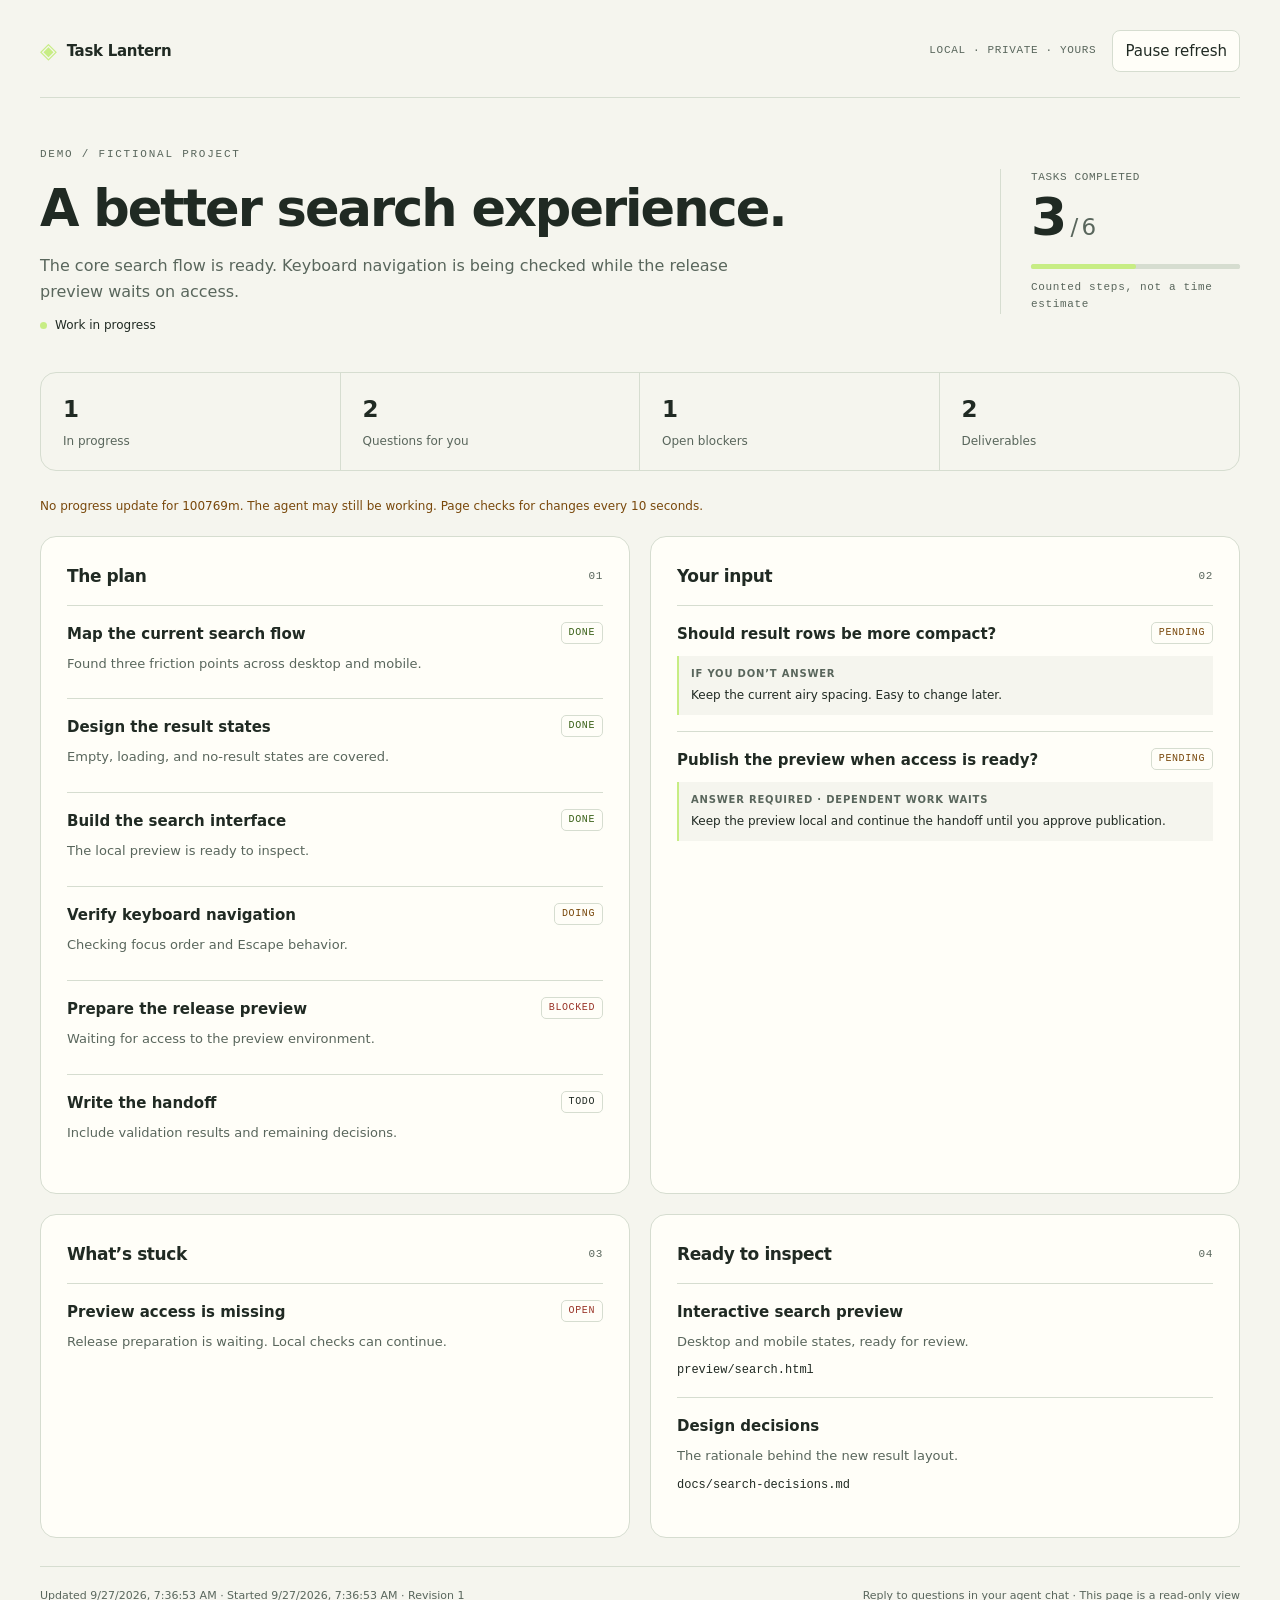
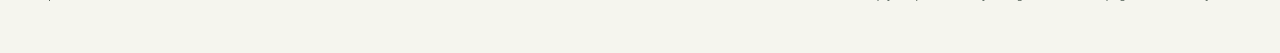
==== examples/demo-light.html @ 05ed86a5 "Initial Task Lantern release" ====
<!doctype html>
<html lang="en">
<head>
<meta charset="utf-8">
<meta name="viewport" content="width=device-width, initial-scale=1">
<meta http-equiv="Content-Security-Policy" content="default-src 'none'; script-src 'unsafe-inline'; style-src 'unsafe-inline'; base-uri 'none'; form-action 'none'">
<title>A better search experience. · Task Lantern</title>
<style>
:root{color-scheme:dark;--bg:#141916;--surface:#1d2420;--fg:#eef2e9;--muted:#a6b3a9;--line:#354039;--accent:#c7ed84;--pad:26px;--radius:16px;--warn:#ffd298;--good:#c7ed84;--bad:#ffb3a7}
*{box-sizing:border-box}body{margin:0;background:var(--bg);color:var(--fg);font:15px/1.6 ui-sans-serif,system-ui,-apple-system,BlinkMacSystemFont,"Segoe UI",sans-serif}body.light{color-scheme:light;--bg:#f5f5ee;--surface:#fffef8;--fg:#202a23;--muted:#59665c;--line:#d6ddd0;--warn:#79480b;--good:#3a6118;--bad:#9a3529}body.dense{--pad:17px;font-size:14px}button{font:inherit;color:var(--fg);background:var(--surface);border:1px solid var(--line);border-radius:8px;padding:8px 12px;cursor:pointer}button:focus-visible{outline:3px solid var(--accent);outline-offset:3px}main{max-width:1280px;margin:auto;padding:30px 40px 48px}.topbar{display:flex;align-items:center;justify-content:space-between;gap:20px;padding-bottom:25px;border-bottom:1px solid var(--line)}.brand{display:flex;align-items:center;gap:10px;font-weight:650;letter-spacing:-.3px}.mark{color:var(--accent);font-size:22px}.top-actions{display:flex;align-items:center;gap:16px}.small,.eyebrow,.badge,.index{font:11px/1.6 ui-monospace,SFMono-Regular,Consolas,monospace;letter-spacing:.06em}.small{color:var(--muted)}.hero{display:grid;grid-template-columns:1fr 240px;gap:48px;padding:48px 0 36px}.eyebrow{color:var(--muted);letter-spacing:.16em}h1{font-size:clamp(30px,4vw,51px);font-weight:550;letter-spacing:-2px;line-height:1.13;max-width:800px;margin:16px 0}p{margin:8px 0;color:var(--muted);overflow-wrap:anywhere}.summary{max-width:700px;font-size:16px}.phase{display:inline-flex;align-items:center;gap:8px;color:var(--fg);font-size:12px}.dot{width:7px;height:7px;border-radius:50%;background:var(--accent)}.progress-card{align-self:center;border-left:1px solid var(--line);padding-left:30px}.progress-value{font-size:52px;line-height:1.2;letter-spacing:-2px;font-weight:450}.progress-value span{font-size:23px;color:var(--muted)}progress{appearance:none;border:none;width:100%;height:5px;background:var(--line);border-radius:5px;margin:15px 0 6px}progress::-webkit-progress-bar{background:var(--line);border-radius:5px}progress::-webkit-progress-value{background:var(--accent);border-radius:5px}progress::-moz-progress-bar{background:var(--accent)}.metrics{display:grid;grid-template-columns:repeat(4,1fr);border:1px solid var(--line);border-radius:var(--radius);margin:0 0 26px;overflow:hidden}.metric{padding:18px 22px;border-right:1px solid var(--line)}.metric:last-child{border:0}.metric b{font-size:23px;font-weight:550;display:block}.metric span{color:var(--muted);font-size:12px}.panels{display:grid;grid-template-columns:1fr 1fr;gap:20px}.panels.brief{grid-template-columns:1fr}.panel{padding:var(--pad);border:1px solid var(--line);border-radius:var(--radius);background:var(--surface);min-width:0}.panel-head{display:flex;justify-content:space-between;align-items:center;gap:12px;margin-bottom:14px}h2{font-size:17px;font-weight:600;letter-spacing:-.4px;margin:0}.index{color:var(--muted)}.row{padding:16px 0;border-top:1px solid var(--line)}.row-top{display:flex;align-items:flex-start;justify-content:space-between;gap:16px}.row-title{font-weight:550;overflow-wrap:anywhere;min-width:0}.row p{font-size:13px}.badge{border:1px solid var(--line);border-radius:5px;padding:2px 7px;white-space:nowrap;flex-shrink:0;text-transform:uppercase;font-size:10px}.done,.resolved,.answered{color:var(--good)}.doing,.pending{color:var(--warn)}.blocked,.open,.required{color:var(--bad)}.default{padding:10px 12px;margin-top:10px;border-left:2px solid var(--accent);background:var(--bg);font-size:12px;overflow-wrap:anywhere}.default strong{display:block;font-size:10px;text-transform:uppercase;letter-spacing:.08em;color:var(--muted);margin-bottom:4px}.path{font:12px/1.7 ui-monospace,SFMono-Regular,Consolas,monospace;overflow-wrap:anywhere;color:var(--fg)}.empty{font-size:13px;padding:14px 0;color:var(--muted)}footer{display:flex;justify-content:space-between;gap:20px;flex-wrap:wrap;margin-top:28px;padding-top:20px;border-top:1px solid var(--line);font-size:11px;color:var(--muted)}#freshness{margin-bottom:20px;font-size:12px;color:var(--muted)}#freshness.stale{color:var(--warn)}noscript{display:block;padding:20px;color:var(--warn)}
@media(max-width:760px){main{padding:20px}.hero{grid-template-columns:1fr;gap:24px;padding:32px 0}.progress-card{border:0;padding:0}.progress-value{font-size:38px}.panels{grid-template-columns:1fr}.metrics{grid-template-columns:repeat(2,1fr)}.metric:nth-child(2){border-right:0}.metric:nth-child(-n+2){border-bottom:1px solid var(--line)}.top-actions .small{display:none}h1{letter-spacing:-1px}.row-top{flex-wrap:wrap;gap:8px}}
@media(prefers-reduced-motion:reduce){*{scroll-behavior:auto!important}}
@media print{button{display:none}.panels{display:block}.panel{break-inside:avoid;margin-bottom:15px}main{padding:0}}

</style>
</head>
<body>
<noscript>Enable JavaScript to view this offline dashboard. The original data is in state.json beside this file.</noscript>
<main>
  <header class="topbar"><div class="brand"><span class="mark" aria-hidden="true">◈</span> Task Lantern</div><div class="top-actions"><span class="small">LOCAL · PRIVATE · YOURS</span><button id="refresh" type="button" aria-pressed="false">Pause refresh</button></div></header>
  <section class="hero" aria-label="Task overview"><div><div class="eyebrow" id="eyebrow"></div><h1 id="title"></h1><p class="summary" id="summary"></p><div class="phase"><span class="dot" aria-hidden="true"></span><span id="phase"></span></div></div><div class="progress-card"><div class="small">TASKS COMPLETED</div><div class="progress-value" id="completion"></div><progress id="progress" aria-label="Tasks completed"></progress><div class="small" id="progress-note"></div></div></section>
  <div class="metrics" id="metrics"></div>
  <div id="freshness" role="status"></div>
  <div class="panels" id="panels"></div>
  <footer><span id="updated"></span><span>Reply to questions in your agent chat · This page is a read-only view</span></footer>
</main>
<script id="state" type="application/json">{"version": 1, "run": "20260927-073653-86ef0066", "revision": 1, "started_at": "2026-09-27T07:36:53+00:00", "updated_at": "2026-09-27T07:36:53+00:00", "style": {"theme": "light", "density": "airy", "accent": "#c7ed84"}, "snapshot": {"title": "A better search experience.", "summary": "The core search flow is ready. Keyboard navigation is being checked while the release preview waits on access.", "phase": "active", "tasks": [{"id": "audit", "title": "Map the current search flow", "status": "done", "detail": "Found three friction points across desktop and mobile."}, {"id": "design", "title": "Design the result states", "status": "done", "detail": "Empty, loading, and no-result states are covered."}, {"id": "build", "title": "Build the search interface", "status": "done", "detail": "The local preview is ready to inspect."}, {"id": "keyboard", "title": "Verify keyboard navigation", "status": "doing", "detail": "Checking focus order and Escape behavior."}, {"id": "release", "title": "Prepare the release preview", "status": "blocked", "detail": "Waiting for access to the preview environment."}, {"id": "handoff", "title": "Write the handoff", "status": "todo", "detail": "Include validation results and remaining decisions."}], "questions": [{"id": "density", "question": "Should result rows be more compact?", "status": "pending", "requires_answer": false, "default": "Keep the current airy spacing. Easy to change later.", "answer": ""}, {"id": "publish", "question": "Publish the preview when access is ready?", "status": "pending", "requires_answer": true, "default": "Keep the preview local and continue the handoff until you approve publication.", "answer": ""}], "blockers": [{"id": "access", "title": "Preview access is missing", "status": "open", "detail": "Release preparation is waiting. Local checks can continue."}], "deliverables": [{"id": "preview", "title": "Interactive search preview", "path": "preview/search.html", "detail": "Desktop and mobile states, ready for review."}, {"id": "notes", "title": "Design decisions", "path": "docs/search-decisions.md", "detail": "The rationale behind the new result layout."}]}, "presentation": {"eyebrow": "DEMO / FICTIONAL PROJECT", "order": ["tasks", "questions", "blockers", "deliverables"], "layout": "board"}}</script>
<script>
'use strict';
const state = JSON.parse(document.getElementById('state').textContent);
const data = state.snapshot;
const $ = id => document.getElementById(id);
const node = (tag, content, cls) => {const el=document.createElement(tag);if(content!==undefined)el.textContent=content;if(cls)el.className=cls;return el;};
document.body.classList.add(state.style.theme,state.style.density);
document.documentElement.style.setProperty('--accent',state.style.accent);
$('title').textContent=data.title;
$('summary').textContent=data.summary;
$('eyebrow').textContent=state.presentation.eyebrow;
$('phase').textContent={active:'Work in progress',blocked:'Waiting on a blocker',paused:'Work paused',complete:'Work complete'}[data.phase];
const done=data.tasks.filter(t=>t.status==='done').length;
const skipped=data.tasks.filter(t=>t.status==='skipped').length;
$('completion').append(node('strong',String(done)),node('span',' / '+data.tasks.length));
$('progress').max=Math.max(1,data.tasks.length);$('progress').value=done;
$('progress-note').textContent=skipped ? skipped+' skipped · counts, not a time estimate' : 'Counted steps, not a time estimate';
const pending=data.questions.filter(q=>q.status==='pending').length;
const blocked=data.blockers.filter(b=>b.status==='open').length;
for(const [number,label] of [[data.tasks.filter(t=>t.status==='doing').length,'In progress'],[pending,'Questions for you'],[blocked,'Open blockers'],[data.deliverables.length,'Deliverables']]){const el=node('div',undefined,'metric');el.append(node('b',String(number)),node('span',label));$('metrics').append(el);}
const labels={tasks:'The plan',questions:'Your input',blockers:'What’s stuck',deliverables:'Ready to inspect'};
const empty={tasks:'The agent has not recorded a plan yet.',questions:'No questions waiting on you.',blockers:'No blockers reported.',deliverables:'Deliverables will appear here as they are ready.'};
$('panels').classList.add(state.presentation.layout);
for(const [index,key] of state.presentation.order.entries()){
  const panel=node('section',undefined,'panel');panel.id=key;panel.setAttribute('aria-labelledby',key+'-title');
  const head=node('div',undefined,'panel-head');const heading=node('h2',labels[key]);heading.id=key+'-title';head.append(heading,node('span',String(index+1).padStart(2,'0'),'index'));panel.append(head);
  if(!data[key].length)panel.append(node('p',empty[key],'empty'));
  for(const item of data[key]){
    const row=node('article',undefined,'row'),top=node('div',undefined,'row-top');
    top.append(node('div',item.title||item.question,'row-title'));
    if(item.status)top.append(node('span',item.status,'badge '+item.status));
    row.append(top);
    if(item.detail)row.append(node('p',item.detail));
    if(key==='questions'){
      const box=node('div',undefined,'default');
      if(item.status==='answered'){box.append(node('strong','Your answer'),node('span',item.answer));}
      else{box.append(node('strong',item.requires_answer?'Answer required · dependent work waits':item.status==='defaulted'?'Default applied':'If you don’t answer'),node('span',item.default));}
      row.append(box);
    }
    if(key==='deliverables')row.append(node('div',item.path,'path'));
    panel.append(row);
  }
  $('panels').append(panel);
}
const updated=new Date(state.updated_at),started=new Date(state.started_at);
$('updated').textContent='Updated '+updated.toLocaleString()+' · Started '+started.toLocaleString()+' · Revision '+state.revision;
let paused=false;
try{paused=sessionStorage.getItem('lantern-paused:'+state.run)==='true';}catch{}
const terminal=['complete','paused'].includes(data.phase);
function refreshLabel(){const button=$('refresh');button.textContent=terminal?'Refresh now':paused?'Resume refresh':'Pause refresh';button.setAttribute('aria-pressed',String(paused));}
$('refresh').addEventListener('click',()=>{if(terminal){location.reload();return;}paused=!paused;try{sessionStorage.setItem('lantern-paused:'+state.run,String(paused));}catch{}refreshLabel();freshness();});
function freshness(){const seconds=Math.max(0,Math.floor((Date.now()-updated.getTime())/1000));const age=seconds<60?seconds+'s':Math.floor(seconds/60)+'m';const stale=seconds>120&&!terminal;$('freshness').classList.toggle('stale',stale);$('freshness').textContent=(stale?'No progress update for '+age+'. The agent may still be working.':'Last progress update '+age+' ago.')+(terminal?' Automatic refresh stopped.':paused?' Refresh paused.':' Page checks for changes every 10 seconds.');}
refreshLabel();freshness();setInterval(freshness,1000);
setInterval(()=>{if(!paused&&!terminal)location.reload();},10000);
</script>
</body>
</html>
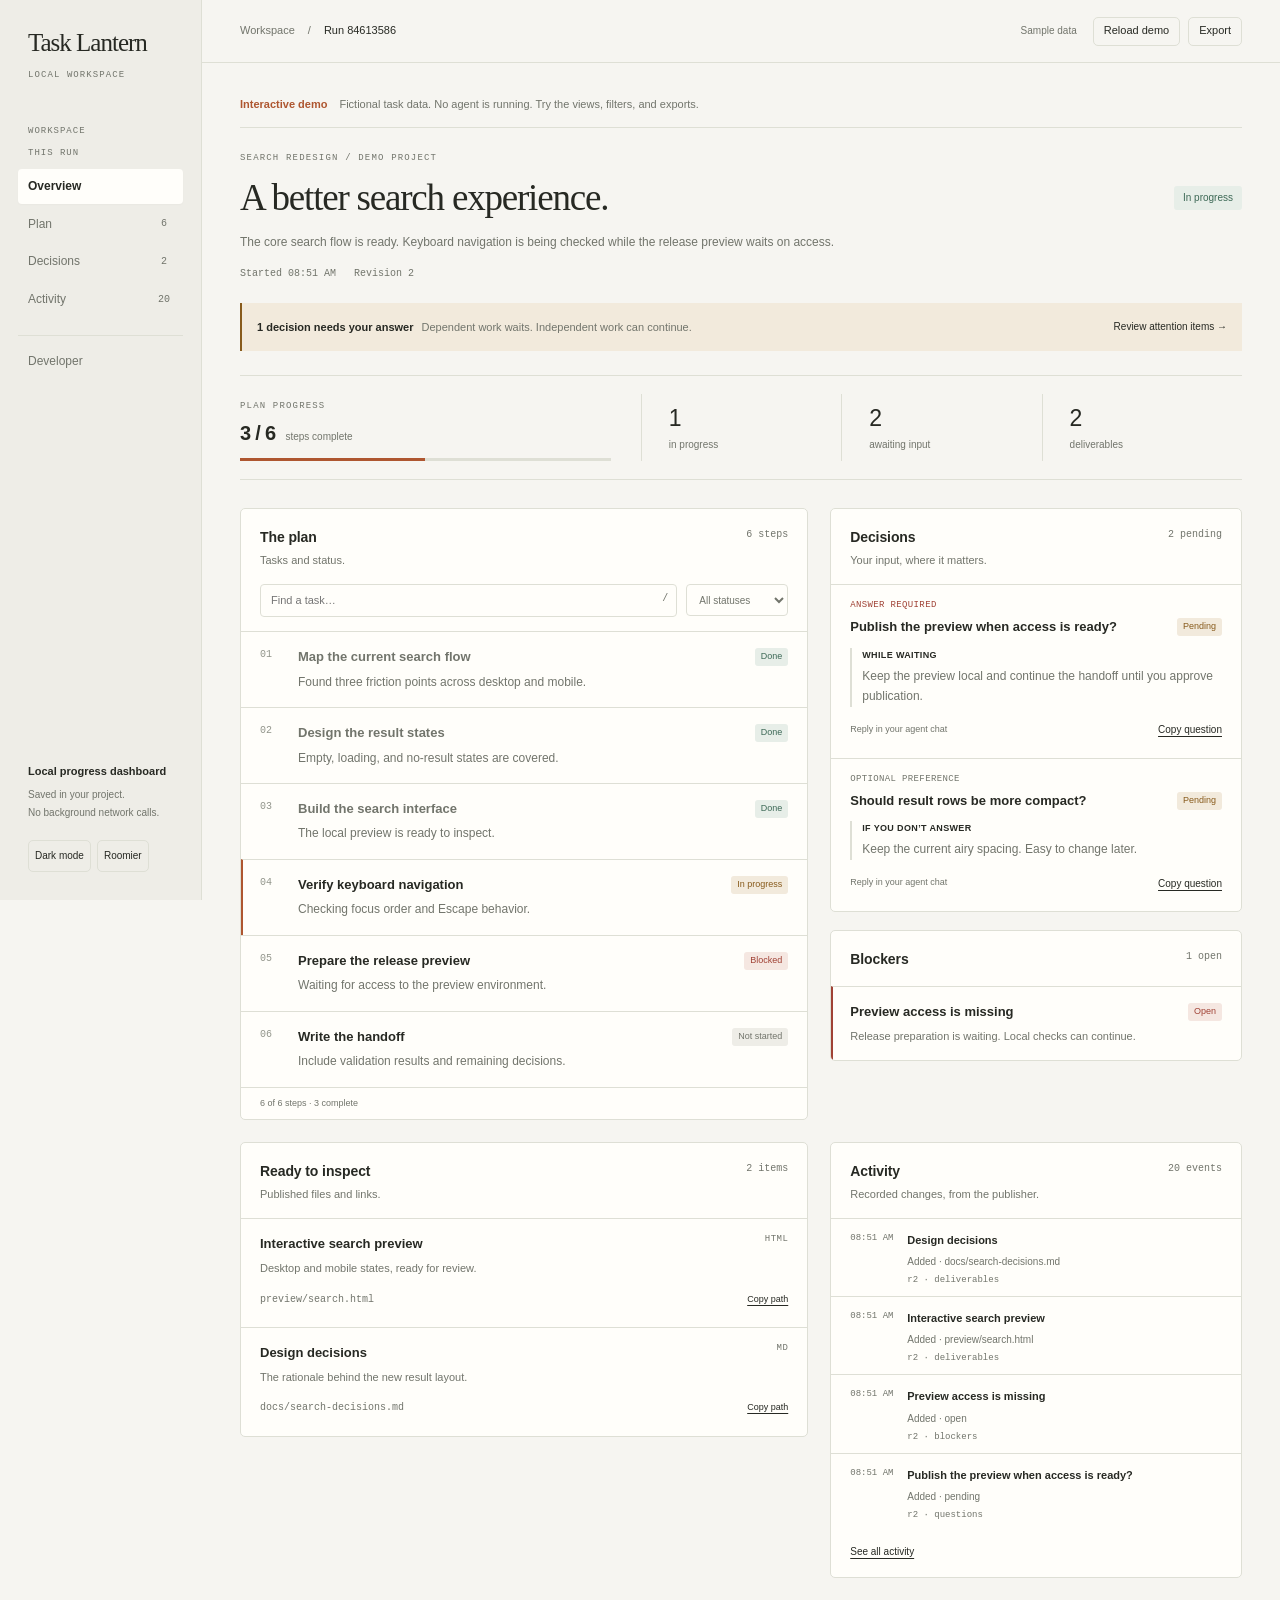
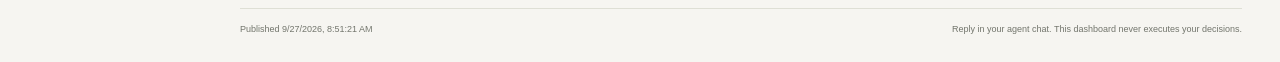
==== commit c4d6b33d: "Polish branding, demo onboarding, and install verification" ====
--- a/examples/demo-light.html
+++ b/examples/demo-light.html
@@ -1,84 +1,2270 @@
 <!doctype html>
 <html lang="en">
-<head>
-<meta charset="utf-8">
-<meta name="viewport" content="width=device-width, initial-scale=1">
-<meta http-equiv="Content-Security-Policy" content="default-src 'none'; script-src 'unsafe-inline'; style-src 'unsafe-inline'; base-uri 'none'; form-action 'none'">
-<title>A better search experience. · Task Lantern</title>
-<style>
-:root{color-scheme:dark;--bg:#141916;--surface:#1d2420;--fg:#eef2e9;--muted:#a6b3a9;--line:#354039;--accent:#c7ed84;--pad:26px;--radius:16px;--warn:#ffd298;--good:#c7ed84;--bad:#ffb3a7}
-*{box-sizing:border-box}body{margin:0;background:var(--bg);color:var(--fg);font:15px/1.6 ui-sans-serif,system-ui,-apple-system,BlinkMacSystemFont,"Segoe UI",sans-serif}body.light{color-scheme:light;--bg:#f5f5ee;--surface:#fffef8;--fg:#202a23;--muted:#59665c;--line:#d6ddd0;--warn:#79480b;--good:#3a6118;--bad:#9a3529}body.dense{--pad:17px;font-size:14px}button{font:inherit;color:var(--fg);background:var(--surface);border:1px solid var(--line);border-radius:8px;padding:8px 12px;cursor:pointer}button:focus-visible{outline:3px solid var(--accent);outline-offset:3px}main{max-width:1280px;margin:auto;padding:30px 40px 48px}.topbar{display:flex;align-items:center;justify-content:space-between;gap:20px;padding-bottom:25px;border-bottom:1px solid var(--line)}.brand{display:flex;align-items:center;gap:10px;font-weight:650;letter-spacing:-.3px}.mark{color:var(--accent);font-size:22px}.top-actions{display:flex;align-items:center;gap:16px}.small,.eyebrow,.badge,.index{font:11px/1.6 ui-monospace,SFMono-Regular,Consolas,monospace;letter-spacing:.06em}.small{color:var(--muted)}.hero{display:grid;grid-template-columns:1fr 240px;gap:48px;padding:48px 0 36px}.eyebrow{color:var(--muted);letter-spacing:.16em}h1{font-size:clamp(30px,4vw,51px);font-weight:550;letter-spacing:-2px;line-height:1.13;max-width:800px;margin:16px 0}p{margin:8px 0;color:var(--muted);overflow-wrap:anywhere}.summary{max-width:700px;font-size:16px}.phase{display:inline-flex;align-items:center;gap:8px;color:var(--fg);font-size:12px}.dot{width:7px;height:7px;border-radius:50%;background:var(--accent)}.progress-card{align-self:center;border-left:1px solid var(--line);padding-left:30px}.progress-value{font-size:52px;line-height:1.2;letter-spacing:-2px;font-weight:450}.progress-value span{font-size:23px;color:var(--muted)}progress{appearance:none;border:none;width:100%;height:5px;background:var(--line);border-radius:5px;margin:15px 0 6px}progress::-webkit-progress-bar{background:var(--line);border-radius:5px}progress::-webkit-progress-value{background:var(--accent);border-radius:5px}progress::-moz-progress-bar{background:var(--accent)}.metrics{display:grid;grid-template-columns:repeat(4,1fr);border:1px solid var(--line);border-radius:var(--radius);margin:0 0 26px;overflow:hidden}.metric{padding:18px 22px;border-right:1px solid var(--line)}.metric:last-child{border:0}.metric b{font-size:23px;font-weight:550;display:block}.metric span{color:var(--muted);font-size:12px}.panels{display:grid;grid-template-columns:1fr 1fr;gap:20px}.panels.brief{grid-template-columns:1fr}.panel{padding:var(--pad);border:1px solid var(--line);border-radius:var(--radius);background:var(--surface);min-width:0}.panel-head{display:flex;justify-content:space-between;align-items:center;gap:12px;margin-bottom:14px}h2{font-size:17px;font-weight:600;letter-spacing:-.4px;margin:0}.index{color:var(--muted)}.row{padding:16px 0;border-top:1px solid var(--line)}.row-top{display:flex;align-items:flex-start;justify-content:space-between;gap:16px}.row-title{font-weight:550;overflow-wrap:anywhere;min-width:0}.row p{font-size:13px}.badge{border:1px solid var(--line);border-radius:5px;padding:2px 7px;white-space:nowrap;flex-shrink:0;text-transform:uppercase;font-size:10px}.done,.resolved,.answered{color:var(--good)}.doing,.pending{color:var(--warn)}.blocked,.open,.required{color:var(--bad)}.default{padding:10px 12px;margin-top:10px;border-left:2px solid var(--accent);background:var(--bg);font-size:12px;overflow-wrap:anywhere}.default strong{display:block;font-size:10px;text-transform:uppercase;letter-spacing:.08em;color:var(--muted);margin-bottom:4px}.path{font:12px/1.7 ui-monospace,SFMono-Regular,Consolas,monospace;overflow-wrap:anywhere;color:var(--fg)}.empty{font-size:13px;padding:14px 0;color:var(--muted)}footer{display:flex;justify-content:space-between;gap:20px;flex-wrap:wrap;margin-top:28px;padding-top:20px;border-top:1px solid var(--line);font-size:11px;color:var(--muted)}#freshness{margin-bottom:20px;font-size:12px;color:var(--muted)}#freshness.stale{color:var(--warn)}noscript{display:block;padding:20px;color:var(--warn)}
-@media(max-width:760px){main{padding:20px}.hero{grid-template-columns:1fr;gap:24px;padding:32px 0}.progress-card{border:0;padding:0}.progress-value{font-size:38px}.panels{grid-template-columns:1fr}.metrics{grid-template-columns:repeat(2,1fr)}.metric:nth-child(2){border-right:0}.metric:nth-child(-n+2){border-bottom:1px solid var(--line)}.top-actions .small{display:none}h1{letter-spacing:-1px}.row-top{flex-wrap:wrap;gap:8px}}
-@media(prefers-reduced-motion:reduce){*{scroll-behavior:auto!important}}
-@media print{button{display:none}.panels{display:block}.panel{break-inside:avoid;margin-bottom:15px}main{padding:0}}
+  <head>
+    <meta charset="utf-8" />
+    <meta name="viewport" content="width=device-width, initial-scale=1" />
+    <meta
+      http-equiv="Content-Security-Policy"
+      content="default-src 'none'; script-src 'unsafe-inline'; style-src 'unsafe-inline'; base-uri 'none'; form-action 'none'"
+    />
+    <title>A better search experience. · Task Lantern</title>
+    <style>
+      :root {
+  color-scheme: light;
+  --bg: #f6f5f1;
+  --surface: #fffefa;
+  --sidebar: #eeede7;
+  --text: #272923;
+  --muted: #72756c;
+  --faint: #92958b;
+  --line: #dedfd5;
+  --accent: #ae5630;
+  --accent-bg: #eee0d7;
+  --green: #3d6956;
+  --green-bg: #e7eee8;
+  --amber: #885b1c;
+  --amber-bg: #f2eadc;
+  --red: #a04235;
+  --red-bg: #f5e7e1;
+  --code: #eeeee8;
+  --row: 15px;
+  --radius: 5px;
+}
+* {
+  box-sizing: border-box;
+}
+body {
+  margin: 0;
+  background: var(--bg);
+  color: var(--text);
+  font:
+    13px/1.55 -apple-system,
+    BlinkMacSystemFont,
+    "Segoe UI",
+    sans-serif;
+  -webkit-font-smoothing: antialiased;
+}
+body.dark {
+  color-scheme: dark;
+  --bg: #1c1e1b;
+  --surface: #232620;
+  --sidebar: #171a16;
+  --text: #e8eadf;
+  --muted: #a4a99b;
+  --faint: #858d7b;
+  --line: #383e31;
+  --accent-bg: #3b3026;
+  --green: #a7c2aa;
+  --green-bg: #29372b;
+  --amber: #dabc83;
+  --amber-bg: #393324;
+  --red: #dcaa99;
+  --red-bg: #3c2e28;
+  --code: #1b2019;
+}
+body.airy {
+  --row: 22px;
+}
+button,
+input,
+select,
+textarea {
+  font: inherit;
+}
+button,
+a,
+input,
+select,
+textarea {
+  -webkit-tap-highlight-color: transparent;
+}
+button {
+  color: var(--text);
+  border: 1px solid var(--line);
+  border-radius: var(--radius);
+  background: transparent;
+  padding: 6px 11px;
+  cursor: pointer;
+}
+button:hover {
+  background: var(--sidebar);
+}
+button:focus-visible,
+a:focus-visible,
+input:focus-visible,
+select:focus-visible,
+textarea:focus-visible,
+pre:focus-visible {
+  outline: 2px solid var(--accent);
+  outline-offset: 3px;
+}
+a {
+  color: inherit;
+  text-underline-offset: 3px;
+}
+button,
+select {
+  min-height: 32px;
+}
+p {
+  margin: 0;
+  color: var(--muted);
+}
+[hidden] {
+  display: none !important;
+}
+h1,
+h2,
+h3 {
+  margin: 0;
+}
+h2 {
+  font-size: 14px;
+  font-weight: 650;
+  letter-spacing: -0.1px;
+}
+h3 {
+  font-size: 13px;
+  font-weight: 600;
+}
+pre,
+code,
+kbd,
+.mono,
+.overline,
+.eyebrow,
+.count-label,
+.side-label {
+  font-family: ui-monospace, SFMono-Regular, Consolas, monospace;
+}
+pre {
+  margin: 0;
+  font-size: 11px;
+  line-height: 1.8;
+  white-space: pre-wrap;
+  overflow-wrap: anywhere;
+  color: var(--text);
+}
+.shell {
+  display: grid;
+  grid-template-columns: 202px minmax(0, 1fr);
+  min-height: 100vh;
+}
+.sidebar {
+  background: var(--sidebar);
+  border-right: 1px solid var(--line);
+  padding: 28px 18px;
+  position: sticky;
+  top: 0;
+  height: 100vh;
+  display: flex;
+  flex-direction: column;
+}
+.brand {
+  font:
+    25px/1.2 Georgia,
+    "Times New Roman",
+    serif;
+  letter-spacing: -1px;
+  margin-bottom: 42px;
+  padding-left: 10px;
+}
+.brand span {
+  display: block;
+  font:
+    9px/1.8 ui-monospace,
+    monospace;
+  letter-spacing: 0.12em;
+  color: var(--muted);
+  margin-top: 9px;
+}
+.side-label {
+  font-size: 9px;
+  letter-spacing: 0.11em;
+  color: var(--muted);
+  padding-left: 10px;
+  margin: 0 0 8px;
+}
+.all-runs {
+  display: flex;
+  justify-content: space-between;
+  text-decoration: none;
+  padding: 7px 10px;
+  margin-bottom: 26px;
+  font-size: 12px;
+}
+.all-runs:hover {
+  text-decoration: underline;
+}
+nav {
+  display: flex;
+  flex-direction: column;
+  gap: 3px;
+}
+nav button {
+  display: flex;
+  justify-content: space-between;
+  align-items: center;
+  text-align: left;
+  border: 0;
+  padding: 8px 10px;
+  font-size: 12px;
+  color: var(--muted);
+  border-radius: 4px;
+}
+nav button[aria-current="page"] {
+  background: var(--surface);
+  color: var(--text);
+  box-shadow: 0 1px 2px #00000006;
+  font-weight: 600;
+}
+nav button span {
+  font:
+    10px ui-monospace,
+    monospace;
+  min-width: 18px;
+  text-align: center;
+  color: var(--muted);
+}
+nav .dev-nav {
+  margin-top: 16px;
+  border-top: 1px solid var(--line);
+  border-radius: 0;
+  padding-top: 16px;
+}
+.side-bottom {
+  margin-top: auto;
+  padding: 32px 10px 0;
+}
+.local-label {
+  font-size: 11px;
+  font-weight: 600;
+  margin-bottom: 6px;
+}
+.side-bottom p {
+  font-size: 10px;
+  line-height: 1.8;
+}
+.side-controls {
+  display: flex;
+  gap: 6px;
+  margin-top: 18px;
+}
+.side-controls button {
+  font-size: 10px;
+  padding: 5px 6px;
+  white-space: nowrap;
+}
+.topbar {
+  height: 63px;
+  display: flex;
+  justify-content: space-between;
+  align-items: center;
+  border-bottom: 1px solid var(--line);
+  padding: 0 38px;
+  gap: 15px;
+  background: var(--bg);
+}
+.breadcrumb,
+.top-actions {
+  display: flex;
+  align-items: center;
+  gap: 13px;
+}
+.breadcrumb {
+  font-size: 11px;
+  color: var(--muted);
+  min-width: 0;
+}
+.breadcrumb span:last-child {
+  color: var(--text);
+  overflow: hidden;
+  text-overflow: ellipsis;
+  white-space: nowrap;
+}
+.top-actions {
+  gap: 8px;
+  flex-shrink: 0;
+}
+.top-actions button {
+  font-size: 11px;
+  min-height: 29px;
+  padding: 4px 10px;
+}
+#freshness {
+  font-size: 10px;
+  color: var(--muted);
+  margin-right: 8px;
+}
+#freshness.stale {
+  color: var(--amber);
+}
+.page {
+  max-width: 1370px;
+  padding: 33px 38px 25px;
+  margin: auto;
+}
+.run-heading {
+  margin-bottom: 24px;
+}
+.eyebrow,
+.overline {
+  font-size: 9px;
+  letter-spacing: 0.13em;
+  color: var(--muted);
+}
+.eyebrow {
+  margin-bottom: 10px;
+}
+.title-row {
+  display: flex;
+  align-items: center;
+  justify-content: space-between;
+  gap: 20px;
+}
+h1 {
+  font:
+    37px/1.18 Georgia,
+    "Times New Roman",
+    serif;
+  letter-spacing: -1.2px;
+}
+.summary {
+  margin-top: 12px;
+  max-width: 850px;
+  font-size: 12px;
+  line-height: 1.8;
+}
+.run-meta {
+  display: flex;
+  gap: 18px;
+  flex-wrap: wrap;
+  margin-top: 15px;
+  font:
+    10px ui-monospace,
+    monospace;
+  color: var(--muted);
+}
+.phase {
+  font-size: 10px;
+  padding: 4px 9px;
+  background: var(--green-bg);
+  color: var(--green);
+  border-radius: 3px;
+  white-space: nowrap;
+}
+.phase.blocked {
+  background: var(--red-bg);
+  color: var(--red);
+}
+.phase.paused {
+  background: var(--amber-bg);
+  color: var(--amber);
+}
+.attention {
+  display: flex;
+  align-items: center;
+  gap: 20px;
+  justify-content: space-between;
+  padding: 11px 15px;
+  margin-bottom: 24px;
+  background: var(--amber-bg);
+  border-left: 2px solid var(--amber);
+  font-size: 11px;
+  color: var(--text);
+}
+.attention strong {
+  font-weight: 600;
+}
+.attention .attention-meta {
+  margin-left: 8px;
+  color: var(--muted);
+}
+.attention button {
+  border: 0;
+  font-size: 10px;
+  color: var(--text);
+  white-space: nowrap;
+  min-height: 26px;
+  padding: 3px 0;
+}
+.overview-strip {
+  display: grid;
+  grid-template-columns: minmax(200px, 2fr) repeat(3, 1fr);
+  border-top: 1px solid var(--line);
+  border-bottom: 1px solid var(--line);
+  padding: 18px 0;
+  margin-bottom: 28px;
+}
+.progress-group {
+  padding-right: 30px;
+}
+.progress-line {
+  display: flex;
+  align-items: baseline;
+  gap: 10px;
+  margin: 4px 0;
+}
+.progress-line strong {
+  font-size: 20px;
+  font-weight: 550;
+  letter-spacing: -0.7px;
+}
+.progress-line span {
+  font-size: 10px;
+  color: var(--muted);
+}
+progress {
+  appearance: none;
+  border: 0;
+  display: block;
+  width: 100%;
+  height: 3px;
+  background: var(--line);
+  margin-top: 9px;
+}
+progress::-webkit-progress-bar {
+  background: var(--line);
+}
+progress::-webkit-progress-value {
+  background: var(--accent);
+}
+progress::-moz-progress-bar {
+  background: var(--accent);
+}
+.strip-metric {
+  display: flex;
+  flex-direction: column;
+  justify-content: center;
+  border-left: 1px solid var(--line);
+  padding-left: 27px;
+}
+.strip-metric strong {
+  font-size: 23px;
+  line-height: 1.3;
+  font-weight: 450;
+}
+.strip-metric span {
+  font-size: 10px;
+  color: var(--muted);
+  margin-top: 3px;
+}
+.workspace-grid {
+  display: grid;
+  grid-template-columns: minmax(0, 1.38fr) minmax(0, 1fr);
+  gap: 22px;
+  align-items: start;
+}
+.workspace-grid.brief {
+  grid-template-columns: 1fr;
+}
+.panel {
+  border: 1px solid var(--line);
+  background: var(--surface);
+  border-radius: var(--radius);
+  min-width: 0;
+  overflow: hidden;
+}
+.section-head {
+  padding: 18px 19px 15px;
+  display: flex;
+  align-items: flex-start;
+  justify-content: space-between;
+  gap: 12px;
+}
+.section-caption {
+  font-size: 11px;
+  color: var(--muted);
+  display: block;
+  margin-top: 3px;
+}
+.count-label {
+  font-size: 10px;
+  color: var(--muted);
+  white-space: nowrap;
+}
+.task-tools {
+  padding: 0 19px 14px;
+  display: flex;
+  gap: 9px;
+}
+.search-box {
+  display: flex;
+  position: relative;
+  min-width: 0;
+  flex: 1;
+}
+.search-box input {
+  width: 100%;
+  border: 1px solid var(--line);
+  border-radius: 4px;
+  padding: 7px 29px 7px 10px;
+  background: transparent;
+  color: var(--text);
+  font-size: 11px;
+  min-width: 0;
+}
+.search-box kbd {
+  position: absolute;
+  right: 9px;
+  top: 7px;
+  color: var(--muted);
+  font-size: 10px;
+}
+.task-tools select {
+  border: 1px solid var(--line);
+  border-radius: 4px;
+  padding: 4px 20px 4px 8px;
+  background: var(--surface);
+  color: var(--muted);
+  font-size: 10px;
+  max-width: 132px;
+}
+.task-row {
+  display: grid;
+  grid-template-columns: 28px minmax(0, 1fr) auto;
+  gap: 10px;
+  padding: var(--row) 19px;
+  border-top: 1px solid var(--line);
+  align-items: start;
+}
+.task-number {
+  font:
+    10px ui-monospace,
+    monospace;
+  color: var(--faint);
+  padding-top: 2px;
+}
+.task-title {
+  font-size: 13px;
+  line-height: 1.5;
+  font-weight: 550;
+}
+.task-row.done .task-title {
+  color: var(--muted);
+}
+.task-row.doing {
+  border-left: 2px solid var(--accent);
+  padding-left: 17px;
+}
+.task-row p {
+  font-size: 12px;
+  line-height: 1.7;
+  margin-top: 5px;
+}
+.badge {
+  font-size: 9px;
+  font-weight: 500;
+  white-space: nowrap;
+  border-radius: 3px;
+  padding: 2px 6px;
+  background: var(--sidebar);
+  color: var(--muted);
+  margin-top: 1px;
+}
+.badge.done,
+.badge.resolved,
+.badge.answered {
+  color: var(--green);
+  background: var(--green-bg);
+}
+.badge.doing,
+.badge.pending {
+  color: var(--amber);
+  background: var(--amber-bg);
+}
+.badge.blocked,
+.badge.open {
+  color: var(--red);
+  background: var(--red-bg);
+}
+.section-foot {
+  padding: 9px 19px;
+  font-size: 9px;
+  color: var(--muted);
+  border-top: 1px solid var(--line);
+}
+.right-column {
+  display: flex;
+  flex-direction: column;
+  gap: 18px;
+}
+.decision-row,
+.blocker-row,
+.deliverable-row {
+  padding: var(--row) 19px;
+  border-top: 1px solid var(--line);
+}
+.decision-top,
+.artifact-top,
+.row-top {
+  display: flex;
+  gap: 10px;
+  justify-content: space-between;
+  align-items: flex-start;
+}
+.decision-row h3 {
+  font-size: 13px;
+  line-height: 1.5;
+}
+.decision-row .decision-kind {
+  display: block;
+  font:
+    9px ui-monospace,
+    monospace;
+  color: var(--muted);
+  margin-bottom: 7px;
+  letter-spacing: 0.04em;
+}
+.decision-row.required .decision-kind {
+  color: var(--red);
+}
+.decision-default {
+  margin-top: 11px;
+  border-left: 2px solid var(--line);
+  padding-left: 10px;
+  font-size: 12px;
+  color: var(--muted);
+  line-height: 1.7;
+}
+.decision-default strong {
+  display: block;
+  font-size: 9px;
+  text-transform: uppercase;
+  letter-spacing: 0.04em;
+  color: var(--text);
+  font-weight: 600;
+  margin-bottom: 3px;
+}
+.decision-action {
+  display: flex;
+  justify-content: space-between;
+  align-items: center;
+  margin-top: 11px;
+}
+.decision-action span {
+  font-size: 9px;
+  color: var(--muted);
+}
+.text-button {
+  border: 0;
+  background: none;
+  border-radius: 0;
+  min-height: 25px;
+  padding: 3px 0;
+  font-size: 10px;
+  color: var(--text);
+  text-decoration: underline;
+  text-underline-offset: 3px;
+}
+.text-button:hover {
+  background: none;
+  color: var(--accent);
+}
+.blocker-row p,
+.deliverable-row p {
+  font-size: 11px;
+  line-height: 1.7;
+  margin-top: 5px;
+}
+.blocker-row.open {
+  border-left: 2px solid var(--red);
+  padding-left: 17px;
+}
+.path-line {
+  display: flex;
+  align-items: center;
+  gap: 10px;
+  margin-top: 9px;
+}
+.path {
+  font:
+    10px/1.6 ui-monospace,
+    monospace;
+  overflow-wrap: anywhere;
+  min-width: 0;
+  color: var(--muted);
+  flex: 1;
+}
+.path-line button,
+.path-line a {
+  font-size: 9px;
+  flex-shrink: 0;
+}
+.artifact-label {
+  font:
+    9px ui-monospace,
+    monospace;
+  color: var(--muted);
+  text-transform: uppercase;
+  letter-spacing: 0.05em;
+}
+.activity-row {
+  display: grid;
+  grid-template-columns: 45px minmax(0, 1fr);
+  gap: 12px;
+  padding: 11px 19px;
+  border-top: 1px solid var(--line);
+}
+.activity-time {
+  font:
+    9px ui-monospace,
+    monospace;
+  color: var(--muted);
+  padding-top: 3px;
+}
+.activity-row strong {
+  font-size: 11px;
+  font-weight: 550;
+}
+.activity-row p {
+  font-size: 10px;
+  line-height: 1.7;
+  margin-top: 3px;
+}
+.activity-row .event-meta {
+  font:
+    9px ui-monospace,
+    monospace;
+  color: var(--muted);
+  margin-top: 5px;
+}
+.activity-panel > button {
+  margin: 9px 19px 12px;
+}
+.empty {
+  padding: 22px 19px;
+  font-size: 11px;
+  color: var(--muted);
+  line-height: 1.8;
+}
+.empty strong {
+  display: block;
+  color: var(--text);
+  font-size: 12px;
+  font-weight: 500;
+  margin-bottom: 3px;
+}
+.view-heading {
+  margin: 28px 0 18px;
+}
+.view-heading h2 {
+  font:
+    25px Georgia,
+    serif;
+}
+.view-heading p {
+  font-size: 11px;
+  margin-top: 6px;
+}
+.workspace-grid.single {
+  grid-template-columns: 1fr;
+}
+.dev-stats {
+  display: grid;
+  grid-template-columns: repeat(4, 1fr);
+  gap: 16px;
+  margin-bottom: 22px;
+}
+.dev-stat {
+  border-bottom: 1px solid var(--line);
+  padding: 0 0 12px;
+}
+.dev-stat span {
+  font-size: 9px;
+  color: var(--muted);
+  display: block;
+  text-transform: uppercase;
+  letter-spacing: 0.05em;
+}
+.dev-stat strong {
+  font:
+    13px ui-monospace,
+    monospace;
+  display: block;
+  margin-top: 7px;
+  overflow-wrap: anywhere;
+}
+.dev-grid {
+  display: grid;
+  grid-template-columns: 1.2fr 1fr;
+  gap: 22px;
+  margin-bottom: 22px;
+}
+.dev-intro {
+  padding: 0 19px 15px;
+  font-size: 11px;
+  line-height: 1.8;
+}
+.command {
+  padding: 13px 19px;
+  border-top: 1px solid var(--line);
+}
+.command-head {
+  display: flex;
+  justify-content: space-between;
+  align-items: center;
+  margin-bottom: 7px;
+  font-size: 10px;
+}
+.command code {
+  font-size: 10px;
+  line-height: 1.8;
+  overflow-wrap: anywhere;
+  display: block;
+  color: var(--muted);
+}
+.command-note {
+  padding: 12px 19px;
+  border-top: 1px solid var(--line);
+  font-size: 10px;
+}
+.dev-grid pre {
+  margin: 0 19px 18px;
+  background: var(--code);
+  padding: 14px;
+}
+.snapshot-panel pre {
+  padding: 20px;
+  border-top: 1px solid var(--line);
+  max-height: 520px;
+  overflow: auto;
+}
+footer {
+  display: flex;
+  flex-wrap: wrap;
+  gap: 12px;
+  justify-content: space-between;
+  margin-top: 30px;
+  border-top: 1px solid var(--line);
+  padding-top: 14px;
+  font-size: 9px;
+  color: var(--muted);
+}
+.skip {
+  position: fixed;
+  top: -100px;
+  left: 20px;
+  z-index: 10;
+  background: var(--surface);
+  padding: 10px;
+}
+.skip:focus {
+  top: 10px;
+}
+.sr-only {
+  position: absolute;
+  width: 1px;
+  height: 1px;
+  padding: 0;
+  overflow: hidden;
+  clip: rect(0, 0, 0, 0);
+  white-space: nowrap;
+  border: 0;
+}
+#toast {
+  position: fixed;
+  bottom: 24px;
+  left: 50%;
+  transform: translateX(-50%);
+  background: var(--text);
+  color: var(--bg);
+  padding: 10px 18px;
+  border-radius: 5px;
+  font-size: 12px;
+  z-index: 20;
+  max-width: 90vw;
+}
+dialog {
+  background: var(--surface);
+  color: var(--text);
+  border: 1px solid var(--line);
+  border-radius: 8px;
+  padding: 25px;
+  width: 470px;
+  max-width: calc(100vw - 32px);
+}
+dialog::backdrop {
+  background: #10181075;
+}
+.dialog-head {
+  display: flex;
+  align-items: center;
+  justify-content: space-between;
+  gap: 20px;
+  margin-bottom: 18px;
+}
+.dialog-head h2 {
+  font:
+    26px Georgia,
+    serif;
+  margin-top: 6px;
+}
+.dialog-head button {
+  font-size: 11px;
+}
+dialog > p {
+  font-size: 12px;
+  line-height: 1.8;
+  margin-bottom: 18px;
+}
+.export-choice {
+  display: block;
+  width: 100%;
+  text-align: left;
+  padding: 14px;
+  margin-top: 9px;
+}
+.export-choice strong {
+  font-size: 12px;
+  display: block;
+}
+.export-choice span {
+  font-size: 11px;
+  color: var(--muted);
+  display: block;
+  margin-top: 4px;
+}
+#copy-text {
+  width: 100%;
+  height: 180px;
+  border: 1px solid var(--line);
+  padding: 12px;
+  background: var(--code);
+  color: var(--text);
+  font:
+    11px/1.7 ui-monospace,
+    monospace;
+}
+@media (min-width: 1450px) {
+  .page {
+    padding-top: 42px;
+  }
+  .workspace-grid {
+    gap: 28px;
+  }
+  .section-head {
+    padding-top: 22px;
+  }
+}
+@media (max-width: 1150px) {
+  .shell {
+    grid-template-columns: 172px minmax(0, 1fr);
+  }
+  .sidebar {
+    padding: 25px 12px;
+  }
+  .brand {
+    font-size: 23px;
+  }
+  .page {
+    padding: 27px 25px;
+  }
+  .topbar {
+    padding: 0 25px;
+  }
+  .task-row {
+    grid-template-columns: 20px minmax(0, 1fr);
+  }
+  .task-row .badge {
+    grid-column: 2;
+    justify-self: start;
+  }
+  .workspace-grid {
+    grid-template-columns: 1.2fr 1fr;
+    gap: 16px;
+  }
+  .strip-metric {
+    padding-left: 18px;
+  }
+  .title-row {
+    align-items: flex-start;
+  }
+  h1 {
+    font-size: 33px;
+  }
+  .progress-line {
+    flex-wrap: wrap;
+    gap: 3px 8px;
+  }
+}
+@media (max-width: 850px) {
+  .shell {
+    display: block;
+  }
+  .sidebar {
+    position: static;
+    height: auto;
+    border-right: 0;
+    border-bottom: 1px solid var(--line);
+    padding: 16px 20px;
+  }
+  .brand {
+    font-size: 22px;
+    margin: 0;
+  }
+  .brand span,
+  .side-label,
+  .all-runs,
+  .side-bottom p,
+  .local-label {
+    display: none;
+  }
+  .sidebar nav {
+    flex-direction: row;
+    overflow: auto;
+    margin-top: 16px;
+    gap: 4px;
+    padding-bottom: 1px;
+  }
+  nav button {
+    white-space: nowrap;
+    gap: 8px;
+    padding: 7px 10px;
+  }
+  nav .dev-nav {
+    margin: 0;
+    border: 0;
+    padding: 7px 10px;
+    border-radius: 4px;
+  }
+  .side-bottom {
+    position: absolute;
+    right: 20px;
+    top: 15px;
+    padding: 0;
+  }
+  .side-controls {
+    margin: 0;
+  }
+  .side-controls button {
+    padding: 5px 8px;
+  }
+  .topbar {
+    height: 48px;
+    padding: 0 20px;
+  }
+  .page {
+    padding: 25px 20px;
+  }
+  .breadcrumb {
+    font-size: 10px;
+  }
+  .top-actions {
+    gap: 6px;
+  }
+  #freshness {
+    font-size: 9px;
+  }
+  .workspace-grid {
+    grid-template-columns: minmax(0, 1.2fr) minmax(0, 1fr);
+  }
+  .dev-grid {
+    grid-template-columns: 1fr;
+  }
+  .run-meta {
+    font-size: 9px;
+    gap: 12px;
+  }
+  .attention {
+    gap: 10px;
+  }
+  .attention .attention-meta {
+    display: none;
+  }
+}
+@media (max-width: 600px) {
+  .workspace-grid {
+    grid-template-columns: 1fr;
+  }
+  .sidebar {
+    padding-left: 16px;
+    padding-right: 16px;
+  }
+  .page {
+    padding: 22px 16px;
+  }
+  .topbar {
+    padding: 0 16px;
+  }
+  .breadcrumb {
+    max-width: 95px;
+  }
+  .breadcrumb span:first-child,
+  .breadcrumb span:nth-child(2) {
+    display: none;
+  }
+  h1 {
+    font-size: 31px;
+    letter-spacing: -0.8px;
+  }
+  .title-row {
+    display: block;
+  }
+  .phase {
+    display: inline-block;
+    margin-top: 13px;
+  }
+  .summary {
+    font-size: 12px;
+  }
+  .overview-strip {
+    grid-template-columns: repeat(3, 1fr);
+    gap: 18px 0;
+  }
+  .progress-group {
+    grid-column: 1/-1;
+    padding: 0;
+  }
+  .strip-metric {
+    padding: 0 14px;
+  }
+  .strip-metric:nth-child(2) {
+    border: 0;
+    padding-left: 0;
+  }
+  .strip-metric strong {
+    font-size: 20px;
+  }
+  .attention {
+    font-size: 10px;
+    padding: 10px 12px;
+  }
+  .attention button {
+    font-size: 10px;
+  }
+  .task-row {
+    grid-template-columns: 24px minmax(0, 1fr) auto;
+    gap: 8px;
+  }
+  .task-row .badge {
+    grid-column: auto;
+  }
+  .dev-stats {
+    grid-template-columns: repeat(2, 1fr);
+  }
+  .run-meta {
+    row-gap: 9px;
+  }
+  .top-actions button {
+    min-height: 30px;
+  }
+  footer {
+    line-height: 1.7;
+  }
+  .section-head {
+    padding: 16px;
+  }
+  .task-tools {
+    padding: 0 16px 12px;
+  }
+  .task-row,
+  .decision-row,
+  .blocker-row,
+  .deliverable-row {
+    padding: var(--row) 16px;
+  }
+  .task-row.doing,
+  .blocker-row.open {
+    padding-left: 14px;
+  }
+}
+@media (prefers-reduced-motion: reduce) {
+  * {
+    scroll-behavior: auto !important;
+  }
+}
+@media print {
+  .sidebar,
+  .topbar,
+  .task-tools,
+  .text-button,
+  .attention button {
+    display: none !important;
+  }
+  .shell {
+    display: block;
+  }
+  .page {
+    padding: 0;
+  }
+  .workspace-grid {
+    display: block;
+  }
+  .panel {
+    break-inside: avoid;
+    margin-bottom: 16px;
+  }
+  .right-column {
+    display: block;
+  }
+  body {
+    --bg: white;
+    --surface: white;
+    --text: black;
+    --muted: #555;
+    --line: #ddd;
+  }
+  .run-heading {
+    margin-top: 0;
+  }
+}
 
-</style>
-</head>
-<body>
-<noscript>Enable JavaScript to view this offline dashboard. The original data is in state.json beside this file.</noscript>
-<main>
-  <header class="topbar"><div class="brand"><span class="mark" aria-hidden="true">◈</span> Task Lantern</div><div class="top-actions"><span class="small">LOCAL · PRIVATE · YOURS</span><button id="refresh" type="button" aria-pressed="false">Pause refresh</button></div></header>
-  <section class="hero" aria-label="Task overview"><div><div class="eyebrow" id="eyebrow"></div><h1 id="title"></h1><p class="summary" id="summary"></p><div class="phase"><span class="dot" aria-hidden="true"></span><span id="phase"></span></div></div><div class="progress-card"><div class="small">TASKS COMPLETED</div><div class="progress-value" id="completion"></div><progress id="progress" aria-label="Tasks completed"></progress><div class="small" id="progress-note"></div></div></section>
-  <div class="metrics" id="metrics"></div>
-  <div id="freshness" role="status"></div>
-  <div class="panels" id="panels"></div>
-  <footer><span id="updated"></span><span>Reply to questions in your agent chat · This page is a read-only view</span></footer>
-</main>
-<script id="state" type="application/json">{"version": 1, "run": "20260927-073653-86ef0066", "revision": 1, "started_at": "2026-09-27T07:36:53+00:00", "updated_at": "2026-09-27T07:36:53+00:00", "style": {"theme": "light", "density": "airy", "accent": "#c7ed84"}, "snapshot": {"title": "A better search experience.", "summary": "The core search flow is ready. Keyboard navigation is being checked while the release preview waits on access.", "phase": "active", "tasks": [{"id": "audit", "title": "Map the current search flow", "status": "done", "detail": "Found three friction points across desktop and mobile."}, {"id": "design", "title": "Design the result states", "status": "done", "detail": "Empty, loading, and no-result states are covered."}, {"id": "build", "title": "Build the search interface", "status": "done", "detail": "The local preview is ready to inspect."}, {"id": "keyboard", "title": "Verify keyboard navigation", "status": "doing", "detail": "Checking focus order and Escape behavior."}, {"id": "release", "title": "Prepare the release preview", "status": "blocked", "detail": "Waiting for access to the preview environment."}, {"id": "handoff", "title": "Write the handoff", "status": "todo", "detail": "Include validation results and remaining decisions."}], "questions": [{"id": "density", "question": "Should result rows be more compact?", "status": "pending", "requires_answer": false, "default": "Keep the current airy spacing. Easy to change later.", "answer": ""}, {"id": "publish", "question": "Publish the preview when access is ready?", "status": "pending", "requires_answer": true, "default": "Keep the preview local and continue the handoff until you approve publication.", "answer": ""}], "blockers": [{"id": "access", "title": "Preview access is missing", "status": "open", "detail": "Release preparation is waiting. Local checks can continue."}], "deliverables": [{"id": "preview", "title": "Interactive search preview", "path": "preview/search.html", "detail": "Desktop and mobile states, ready for review."}, {"id": "notes", "title": "Design decisions", "path": "docs/search-decisions.md", "detail": "The rationale behind the new result layout."}]}, "presentation": {"eyebrow": "DEMO / FICTIONAL PROJECT", "order": ["tasks", "questions", "blockers", "deliverables"], "layout": "board"}}</script>
-<script>
-'use strict';
-const state = JSON.parse(document.getElementById('state').textContent);
-const data = state.snapshot;
-const $ = id => document.getElementById(id);
-const node = (tag, content, cls) => {const el=document.createElement(tag);if(content!==undefined)el.textContent=content;if(cls)el.className=cls;return el;};
-document.body.classList.add(state.style.theme,state.style.density);
-document.documentElement.style.setProperty('--accent',state.style.accent);
-$('title').textContent=data.title;
-$('summary').textContent=data.summary;
-$('eyebrow').textContent=state.presentation.eyebrow;
-$('phase').textContent={active:'Work in progress',blocked:'Waiting on a blocker',paused:'Work paused',complete:'Work complete'}[data.phase];
-const done=data.tasks.filter(t=>t.status==='done').length;
-const skipped=data.tasks.filter(t=>t.status==='skipped').length;
-$('completion').append(node('strong',String(done)),node('span',' / '+data.tasks.length));
-$('progress').max=Math.max(1,data.tasks.length);$('progress').value=done;
-$('progress-note').textContent=skipped ? skipped+' skipped · counts, not a time estimate' : 'Counted steps, not a time estimate';
-const pending=data.questions.filter(q=>q.status==='pending').length;
-const blocked=data.blockers.filter(b=>b.status==='open').length;
-for(const [number,label] of [[data.tasks.filter(t=>t.status==='doing').length,'In progress'],[pending,'Questions for you'],[blocked,'Open blockers'],[data.deliverables.length,'Deliverables']]){const el=node('div',undefined,'metric');el.append(node('b',String(number)),node('span',label));$('metrics').append(el);}
-const labels={tasks:'The plan',questions:'Your input',blockers:'What’s stuck',deliverables:'Ready to inspect'};
-const empty={tasks:'The agent has not recorded a plan yet.',questions:'No questions waiting on you.',blockers:'No blockers reported.',deliverables:'Deliverables will appear here as they are ready.'};
-$('panels').classList.add(state.presentation.layout);
-for(const [index,key] of state.presentation.order.entries()){
-  const panel=node('section',undefined,'panel');panel.id=key;panel.setAttribute('aria-labelledby',key+'-title');
-  const head=node('div',undefined,'panel-head');const heading=node('h2',labels[key]);heading.id=key+'-title';head.append(heading,node('span',String(index+1).padStart(2,'0'),'index'));panel.append(head);
-  if(!data[key].length)panel.append(node('p',empty[key],'empty'));
-  for(const item of data[key]){
-    const row=node('article',undefined,'row'),top=node('div',undefined,'row-top');
-    top.append(node('div',item.title||item.question,'row-title'));
-    if(item.status)top.append(node('span',item.status,'badge '+item.status));
-    row.append(top);
-    if(item.detail)row.append(node('p',item.detail));
-    if(key==='questions'){
-      const box=node('div',undefined,'default');
-      if(item.status==='answered'){box.append(node('strong','Your answer'),node('span',item.answer));}
-      else{box.append(node('strong',item.requires_answer?'Answer required · dependent work waits':item.status==='defaulted'?'Default applied':'If you don’t answer'),node('span',item.default));}
-      row.append(box);
-    }
-    if(key==='deliverables')row.append(node('div',item.path,'path'));
-    panel.append(row);
-  }
-  $('panels').append(panel);
-}
-const updated=new Date(state.updated_at),started=new Date(state.started_at);
-$('updated').textContent='Updated '+updated.toLocaleString()+' · Started '+started.toLocaleString()+' · Revision '+state.revision;
-let paused=false;
-try{paused=sessionStorage.getItem('lantern-paused:'+state.run)==='true';}catch{}
-const terminal=['complete','paused'].includes(data.phase);
-function refreshLabel(){const button=$('refresh');button.textContent=terminal?'Refresh now':paused?'Resume refresh':'Pause refresh';button.setAttribute('aria-pressed',String(paused));}
-$('refresh').addEventListener('click',()=>{if(terminal){location.reload();return;}paused=!paused;try{sessionStorage.setItem('lantern-paused:'+state.run,String(paused));}catch{}refreshLabel();freshness();});
-function freshness(){const seconds=Math.max(0,Math.floor((Date.now()-updated.getTime())/1000));const age=seconds<60?seconds+'s':Math.floor(seconds/60)+'m';const stale=seconds>120&&!terminal;$('freshness').classList.toggle('stale',stale);$('freshness').textContent=(stale?'No progress update for '+age+'. The agent may still be working.':'Last progress update '+age+' ago.')+(terminal?' Automatic refresh stopped.':paused?' Refresh paused.':' Page checks for changes every 10 seconds.');}
-refreshLabel();freshness();setInterval(freshness,1000);
-setInterval(()=>{if(!paused&&!terminal)location.reload();},10000);
-</script>
-</body>
+@media (max-width: 600px) {
+  .sidebar nav {
+    gap: 2px;
+  }
+  .sidebar nav button {
+    font-size: 11px;
+    padding: 7px 6px;
+    gap: 4px;
+  }
+  .sidebar nav button span {
+    display: none;
+  }
+  .sidebar nav {
+    justify-content: space-between;
+  }
+  .side-controls button {
+    font-size: 10px;
+  }
+  .brand {
+    font-size: 21px;
+  }
+}
+
+.demo-note {
+  display: flex;
+  flex-wrap: wrap;
+  align-items: baseline;
+  gap: 4px 12px;
+  margin-bottom: 24px;
+  padding-bottom: 14px;
+  border-bottom: 1px solid var(--line);
+  font-size: 11px;
+  color: var(--muted);
+}
+.demo-note strong {
+  color: var(--accent);
+  font-weight: 600;
+}
+
+
+    </style>
+  </head>
+  <body>
+    <a class="skip" href="#main">Skip to work</a>
+    <noscript
+      >Enable JavaScript to view this offline dashboard. The source data is in
+      state.json beside this file.</noscript
+    >
+    <div class="shell">
+      <aside class="sidebar">
+        <div class="brand">Task Lantern<span>LOCAL WORKSPACE</span></div>
+        <div class="side-label">WORKSPACE</div>
+        <a id="all-runs" class="all-runs" href="../index.html"
+          >All runs <span aria-hidden="true">↗</span></a
+        >
+        <div class="side-label">THIS RUN</div>
+        <nav id="navigation" aria-label="Run views">
+          <button data-view="overview" aria-current="page">Overview</button>
+          <button data-view="plan">Plan <span id="nav-tasks"></span></button>
+          <button data-view="decisions">
+            Decisions <span id="nav-decisions"></span>
+          </button>
+          <button data-view="activity">
+            Activity <span id="nav-activity"></span>
+          </button>
+          <button data-view="developer" class="dev-nav">Developer</button>
+        </nav>
+        <div class="side-bottom">
+          <div class="local-label">Local progress dashboard</div>
+          <p>Saved in your project.<br />No background network calls.</p>
+          <div class="side-controls">
+            <button id="theme" aria-label="Switch color theme">Dark mode</button
+            ><button id="density" aria-label="Toggle row density">
+              Roomier
+            </button>
+          </div>
+        </div>
+      </aside>
+      <main id="main" tabindex="-1">
+        <header class="topbar">
+          <div class="breadcrumb">
+            <span>Workspace</span><span aria-hidden="true">/</span
+            ><span id="run-short"></span>
+          </div>
+          <div class="top-actions">
+            <span id="freshness" role="status"></span
+            ><button id="refresh" aria-pressed="false">Pause</button
+            ><button id="export">Export</button>
+          </div>
+        </header>
+        <div class="page">
+          <aside
+            id="demo-note"
+            class="demo-note"
+            aria-label="About this demo"
+            hidden
+          >
+            <strong>Interactive demo</strong>
+            <span
+              >Fictional task data. No agent is running. Try the views, filters,
+              and exports.</span
+            >
+          </aside>
+          <section class="run-heading">
+            <div class="eyebrow" id="eyebrow"></div>
+            <div class="title-row">
+              <h1 id="title"></h1>
+              <span id="phase" class="phase"></span>
+            </div>
+            <p id="summary" class="summary"></p>
+            <div class="run-meta">
+              <span id="started"></span><span id="revision"></span
+              ><span id="duration"></span>
+            </div>
+          </section>
+          <section
+            class="attention"
+            id="attention"
+            aria-label="Attention needed"
+          ></section>
+          <div class="overview-strip" id="overview-strip">
+            <div class="progress-group">
+              <span class="overline">PLAN PROGRESS</span>
+              <div class="progress-line">
+                <strong id="completion"></strong
+                ><span id="progress-note"></span>
+              </div>
+              <progress id="progress" aria-label="Tasks completed"></progress>
+            </div>
+            <div class="strip-metric">
+              <strong id="doing-count"></strong><span>in progress</span>
+            </div>
+            <div class="strip-metric">
+              <strong id="question-count"></strong><span>awaiting input</span>
+            </div>
+            <div class="strip-metric">
+              <strong id="artifact-count"></strong><span>deliverables</span>
+            </div>
+          </div>
+          <div class="view-heading" id="view-heading" hidden>
+            <h2 id="view-title"></h2>
+            <p id="view-description"></p>
+          </div>
+          <div class="workspace-grid" id="workspace-grid">
+            <section
+              class="panel task-panel"
+              id="tasks"
+              aria-labelledby="tasks-title"
+            >
+              <div class="section-head">
+                <div>
+                  <h2 id="tasks-title">The plan</h2>
+                  <span class="section-caption">Tasks and status.</span>
+                </div>
+                <span id="task-total" class="count-label"></span>
+              </div>
+              <div class="task-tools">
+                <label class="search-box"
+                  ><span class="sr-only">Search tasks</span
+                  ><input
+                    id="task-search"
+                    type="search"
+                    placeholder="Find a task…"
+                    autocomplete="off"
+                  /><kbd>/</kbd></label
+                ><label
+                  ><span class="sr-only">Filter task status</span
+                  ><select id="task-filter">
+                    <option value="all">All statuses</option>
+                    <option value="open">Unfinished</option>
+                    <option value="doing">In progress</option>
+                    <option value="blocked">Blocked</option>
+                    <option value="done">Completed</option>
+                    <option value="todo">Not started</option>
+                    <option value="skipped">Skipped</option>
+                  </select></label
+                >
+              </div>
+              <div id="task-list"></div>
+              <div id="task-empty" class="empty" hidden>
+                No tasks match. Try another search or status.
+              </div>
+              <div
+                id="task-result"
+                class="section-foot"
+                aria-live="polite"
+              ></div>
+            </section>
+            <div class="right-column" id="right-column">
+              <section
+                class="panel decisions-panel"
+                id="questions"
+                aria-labelledby="questions-title"
+              >
+                <div class="section-head">
+                  <div>
+                    <h2 id="questions-title">Decisions</h2>
+                    <span class="section-caption"
+                      >Your input, where it matters.</span
+                    >
+                  </div>
+                  <span id="decision-total" class="count-label"></span>
+                </div>
+                <div id="question-list"></div>
+              </section>
+              <section
+                class="panel blocker-panel"
+                id="blockers"
+                aria-labelledby="blockers-title"
+              >
+                <div class="section-head">
+                  <h2 id="blockers-title">Blockers</h2>
+                  <span id="blocker-total" class="count-label"></span>
+                </div>
+                <div id="blocker-list"></div>
+              </section>
+            </div>
+            <section
+              class="panel deliverable-panel"
+              id="deliverables"
+              aria-labelledby="deliverables-title"
+            >
+              <div class="section-head">
+                <div>
+                  <h2 id="deliverables-title">Ready to inspect</h2>
+                  <span class="section-caption"
+                    >Published files and links.</span
+                  >
+                </div>
+                <span id="deliverable-total" class="count-label"></span>
+              </div>
+              <div id="deliverable-list"></div>
+            </section>
+            <section
+              class="panel activity-panel"
+              id="activity"
+              aria-labelledby="activity-title"
+            >
+              <div class="section-head">
+                <div>
+                  <h2 id="activity-title">Activity</h2>
+                  <span class="section-caption"
+                    >Recorded changes, from the publisher.</span
+                  >
+                </div>
+                <span class="count-label" id="activity-total"></span>
+              </div>
+              <div id="activity-list"></div>
+              <button class="text-button" id="all-activity">
+                See all activity
+              </button>
+            </section>
+          </div>
+          <section id="developer" hidden>
+            <div class="dev-stats" id="dev-stats"></div>
+            <div class="dev-grid">
+              <section class="panel">
+                <div class="section-head">
+                  <h2>Work with this run</h2>
+                  <span class="count-label">CLI</span>
+                </div>
+                <p class="dev-intro">
+                  Run these commands in your terminal. Publishing still requires
+                  the current revision.
+                </p>
+                <div id="commands"></div>
+                <p class="command-note">
+                  Commands use POSIX shell quoting. On Windows, use Git Bash or
+                  WSL. Patch accepts complete rows by ID; omitted rows stay
+                  intact.
+                </p>
+              </section>
+              <section class="panel">
+                <div class="section-head">
+                  <h2>Patch example</h2>
+                  <button id="copy-patch" class="text-button">Copy JSON</button>
+                </div>
+                <p class="dev-intro">
+                  Save as <code>patch.json</code>, edit the values, then use the
+                  patch command. Copying never changes the run.
+                </p>
+                <pre id="patch-example" tabindex="0"></pre>
+              </section>
+            </div>
+            <section class="panel snapshot-panel">
+              <div class="section-head">
+                <div>
+                  <h2>Current snapshot</h2>
+                  <span class="section-caption"
+                    >Exact published source. Read-only.</span
+                  >
+                </div>
+                <button id="copy-snapshot" class="text-button">
+                  Copy JSON
+                </button>
+              </div>
+              <pre id="snapshot-json" tabindex="0"></pre>
+            </section>
+          </section>
+          <footer>
+            <span id="updated"></span
+            ><span
+              >Reply in your agent chat. This dashboard never executes your
+              decisions.</span
+            >
+          </footer>
+        </div>
+      </main>
+    </div>
+    <div id="toast" role="status" aria-live="polite" hidden></div>
+    <dialog id="export-dialog" aria-labelledby="export-title">
+      <div class="dialog-head">
+        <div>
+          <div class="overline">TAKE THE WORK WITH YOU</div>
+          <h2 id="export-title">Export this run</h2>
+        </div>
+        <button id="close-export" aria-label="Close export dialog">
+          Close
+        </button>
+      </div>
+      <p>
+        A snapshot of the published state. Review task details before sharing.
+      </p>
+      <button id="export-markdown" class="export-choice">
+        <strong>Markdown handoff</strong
+        ><span>Plan, decisions, blockers, and deliverables.</span></button
+      ><button id="export-json" class="export-choice">
+        <strong>Full state · JSON</strong
+        ><span
+          >Current snapshot and the recorded activity journal.</span
+        ></button
+      ><button id="copy-summary" class="export-choice">
+        <strong>Copy a short update</strong
+        ><span>Paste a concise status into your own message.</span>
+      </button>
+    </dialog>
+    <dialog id="copy-dialog" aria-labelledby="copy-title">
+      <div class="dialog-head">
+        <h2 id="copy-title">Copy this text</h2>
+        <button id="close-copy">Close</button>
+      </div>
+      <p>
+        Your browser blocked automatic clipboard access. Select and copy the
+        text below.
+      </p>
+      <textarea id="copy-text" readonly aria-label="Text to copy"></textarea>
+    </dialog>
+    <script id="state" type="application/json">
+      {"version": 2, "run": "20260927-085121-84613586", "revision": 2, "started_at": "2026-09-27T08:51:21+00:00", "updated_at": "2026-09-27T08:51:21+00:00", "history": [{"revision": 1, "at": "2026-09-27T08:51:21+00:00", "panel": "run", "label": "title", "before": "Task Lantern demo", "after": "A better search experience.", "kind": "updated"}, {"revision": 1, "at": "2026-09-27T08:51:21+00:00", "panel": "run", "label": "summary", "before": "Preparing the plan.", "after": "Mapping the search flow and planning the implementation.", "kind": "updated"}, {"revision": 1, "at": "2026-09-27T08:51:21+00:00", "panel": "tasks", "label": "Map the current search flow", "before": "", "after": "todo", "kind": "added"}, {"revision": 1, "at": "2026-09-27T08:51:21+00:00", "panel": "tasks", "label": "Design the result states", "before": "", "after": "todo", "kind": "added"}, {"revision": 1, "at": "2026-09-27T08:51:21+00:00", "panel": "tasks", "label": "Build the search interface", "before": "", "after": "todo", "kind": "added"}, {"revision": 1, "at": "2026-09-27T08:51:21+00:00", "panel": "tasks", "label": "Verify keyboard navigation", "before": "", "after": "todo", "kind": "added"}, {"revision": 1, "at": "2026-09-27T08:51:21+00:00", "panel": "tasks", "label": "Prepare the release preview", "before": "", "after": "todo", "kind": "added"}, {"revision": 1, "at": "2026-09-27T08:51:21+00:00", "panel": "tasks", "label": "Write the handoff", "before": "", "after": "todo", "kind": "added"}, {"revision": 2, "at": "2026-09-27T08:51:21+00:00", "panel": "run", "label": "summary", "before": "Mapping the search flow and planning the implementation.", "after": "The core search flow is ready. Keyboard navigation is being checked while the release preview waits on access.", "kind": "updated"}, {"revision": 2, "at": "2026-09-27T08:51:21+00:00", "panel": "tasks", "label": "Map the current search flow", "before": "todo", "after": "done", "kind": "status"}, {"revision": 2, "at": "2026-09-27T08:51:21+00:00", "panel": "tasks", "label": "Design the result states", "before": "todo", "after": "done", "kind": "status"}, {"revision": 2, "at": "2026-09-27T08:51:21+00:00", "panel": "tasks", "label": "Build the search interface", "before": "todo", "after": "done", "kind": "status"}, {"revision": 2, "at": "2026-09-27T08:51:21+00:00", "panel": "tasks", "label": "Verify keyboard navigation", "before": "todo", "after": "doing", "kind": "status"}, {"revision": 2, "at": "2026-09-27T08:51:21+00:00", "panel": "tasks", "label": "Prepare the release preview", "before": "todo", "after": "blocked", "kind": "status"}, {"revision": 2, "at": "2026-09-27T08:51:21+00:00", "panel": "tasks", "label": "Write the handoff", "before": "", "after": "Details changed", "kind": "updated"}, {"revision": 2, "at": "2026-09-27T08:51:21+00:00", "panel": "questions", "label": "Should result rows be more compact?", "before": "", "after": "pending", "kind": "added"}, {"revision": 2, "at": "2026-09-27T08:51:21+00:00", "panel": "questions", "label": "Publish the preview when access is ready?", "before": "", "after": "pending", "kind": "added"}, {"revision": 2, "at": "2026-09-27T08:51:21+00:00", "panel": "blockers", "label": "Preview access is missing", "before": "", "after": "open", "kind": "added"}, {"revision": 2, "at": "2026-09-27T08:51:21+00:00", "panel": "deliverables", "label": "Interactive search preview", "before": "", "after": "preview/search.html", "kind": "added"}, {"revision": 2, "at": "2026-09-27T08:51:21+00:00", "panel": "deliverables", "label": "Design decisions", "before": "", "after": "docs/search-decisions.md", "kind": "added"}], "style": {"theme": "light", "density": "dense", "accent": "#ae5630"}, "snapshot": {"title": "A better search experience.", "summary": "The core search flow is ready. Keyboard navigation is being checked while the release preview waits on access.", "phase": "active", "tasks": [{"id": "audit", "title": "Map the current search flow", "status": "done", "detail": "Found three friction points across desktop and mobile."}, {"id": "design", "title": "Design the result states", "status": "done", "detail": "Empty, loading, and no-result states are covered."}, {"id": "build", "title": "Build the search interface", "status": "done", "detail": "The local preview is ready to inspect."}, {"id": "keyboard", "title": "Verify keyboard navigation", "status": "doing", "detail": "Checking focus order and Escape behavior."}, {"id": "release", "title": "Prepare the release preview", "status": "blocked", "detail": "Waiting for access to the preview environment."}, {"id": "handoff", "title": "Write the handoff", "status": "todo", "detail": "Include validation results and remaining decisions."}], "questions": [{"id": "density", "question": "Should result rows be more compact?", "status": "pending", "requires_answer": false, "default": "Keep the current airy spacing. Easy to change later.", "answer": ""}, {"id": "publish", "question": "Publish the preview when access is ready?", "status": "pending", "requires_answer": true, "default": "Keep the preview local and continue the handoff until you approve publication.", "answer": ""}], "blockers": [{"id": "access", "title": "Preview access is missing", "status": "open", "detail": "Release preparation is waiting. Local checks can continue."}], "deliverables": [{"id": "preview", "title": "Interactive search preview", "path": "preview/search.html", "detail": "Desktop and mobile states, ready for review."}, {"id": "notes", "title": "Design decisions", "path": "docs/search-decisions.md", "detail": "The rationale behind the new result layout."}]}, "home_href": "", "demo": true, "presentation": {"eyebrow": "SEARCH REDESIGN / DEMO PROJECT", "order": ["tasks", "questions", "blockers", "deliverables"], "layout": "board"}, "commands": {"status": "python3 /path/to/dashboard.py --project /path/to/project status 20260927-085121-84613586", "patch": "python3 /path/to/dashboard.py --project /path/to/project patch 20260927-085121-84613586 --input patch.json --expected-revision 2", "render": "python3 /path/to/dashboard.py --project /path/to/project render 20260927-085121-84613586"}}
+    </script>
+    <script>
+      "use strict";
+const state = JSON.parse(document.getElementById("state").textContent);
+const isDemo = state.demo === true;
+const data = state.snapshot,
+  history = state.history || [];
+const $ = (id) => document.getElementById(id);
+const el = (tag, content, cls) => {
+  const item = document.createElement(tag);
+  if (content !== undefined) item.textContent = content;
+  if (cls) item.className = cls;
+  return item;
+};
+const labels = {
+  todo: "Not started",
+  doing: "In progress",
+  done: "Done",
+  blocked: "Blocked",
+  skipped: "Skipped",
+  pending: "Pending",
+  answered: "Answered",
+  defaulted: "Default used",
+  open: "Open",
+  resolved: "Resolved",
+};
+const key = "lantern-ui:" + state.run;
+function browserStorage(name) {
+  try {
+    return window[name];
+  } catch {
+    return null;
+  }
+}
+const sessionStore = browserStorage("sessionStorage"),
+  localStore = browserStorage("localStorage");
+function readStore(storage, name, fallback) {
+  try {
+    return JSON.parse(storage.getItem(name)) || fallback;
+  } catch {
+    return fallback;
+  }
+}
+function writeStore(storage, name, value) {
+  try {
+    storage.setItem(name, JSON.stringify(value));
+  } catch {}
+}
+let ui = readStore(sessionStore, key, {});
+const views = ["overview", "plan", "decisions", "activity", "developer"];
+if (!views.includes(ui.view)) ui.view = "overview";
+let theme = readStore(localStore, "lantern-theme", state.style.theme),
+  density = readStore(localStore, "lantern-density", state.style.density);
+if (!["light", "dark"].includes(theme)) theme = state.style.theme;
+if (!["dense", "airy"].includes(density)) density = state.style.density;
+function save() {
+  writeStore(sessionStore, key, ui);
+}
+function appearance() {
+  document.body.classList.toggle("dark", theme === "dark");
+  document.body.classList.toggle("airy", density === "airy");
+  $("theme").textContent = theme === "dark" ? "Light mode" : "Dark mode";
+  $("density").textContent = density === "dense" ? "Roomier" : "Compact";
+}
+$("theme").addEventListener("click", () => {
+  theme = theme === "dark" ? "light" : "dark";
+  writeStore(localStore, "lantern-theme", theme);
+  appearance();
+});
+$("density").addEventListener("click", () => {
+  density = density === "dense" ? "airy" : "dense";
+  writeStore(localStore, "lantern-density", density);
+  appearance();
+});
+appearance();
+document.documentElement.style.setProperty("--accent", state.style.accent);
+$("demo-note").hidden = !isDemo;
+$("title").textContent = data.title;
+$("summary").textContent = data.summary;
+$("eyebrow").textContent = state.presentation.eyebrow;
+$("run-short").textContent = "Run " + state.run.slice(-8);
+$("revision").textContent = "Revision " + state.revision;
+$("phase").textContent = {
+  active: "In progress",
+  blocked: "Blocked",
+  paused: "Paused",
+  complete: "Complete",
+}[data.phase];
+$("phase").classList.add(data.phase);
+const started = new Date(state.started_at),
+  updated = new Date(state.updated_at);
+$("started").textContent =
+  "Started " +
+  started.toLocaleTimeString([], { hour: "2-digit", minute: "2-digit" });
+$("updated").textContent = "Published " + updated.toLocaleString();
+if (state.home_href) {
+  $("all-runs").href = state.home_href;
+} else {
+  $("all-runs").hidden = true;
+}
+const done = data.tasks.filter((t) => t.status === "done").length,
+  skipped = data.tasks.filter((t) => t.status === "skipped").length;
+const pending = data.questions.filter((q) => q.status === "pending"),
+  required = pending.filter((q) => q.requires_answer),
+  blockers = data.blockers.filter((b) => b.status === "open");
+$("completion").textContent = done + " / " + data.tasks.length;
+$("progress-note").textContent =
+  "steps complete" + (skipped ? " · " + skipped + " skipped" : "");
+$("progress").max = Math.max(1, data.tasks.length);
+$("progress").value = done;
+$("doing-count").textContent = data.tasks.filter(
+  (t) => t.status === "doing",
+).length;
+$("question-count").textContent = pending.length;
+$("artifact-count").textContent = data.deliverables.length;
+$("nav-tasks").textContent = data.tasks.length;
+$("nav-decisions").textContent = pending.length;
+$("nav-activity").textContent = history.length;
+$("task-total").textContent = data.tasks.length + " steps";
+$("decision-total").textContent = pending.length + " pending";
+$("blocker-total").textContent = blockers.length + " open";
+$("deliverable-total").textContent = data.deliverables.length + " items";
+if (required.length || blockers.length) {
+  const text = el("div");
+  text.append(
+    el(
+      "strong",
+      required.length
+        ? required.length +
+            " decision" +
+            (required.length === 1 ? " needs" : "s need") +
+            " your answer"
+        : blockers.length +
+            " blocker" +
+            (blockers.length === 1 ? " needs" : "s need") +
+            " attention",
+    ),
+  );
+  text.append(
+    el(
+      "span",
+      required.length
+        ? "Dependent work waits. Independent work can continue."
+        : "The rest of the plan can still move forward.",
+      "attention-meta",
+    ),
+  );
+  const button = el("button", "Review attention items →");
+  button.addEventListener("click", () => setView("decisions"));
+  $("attention").append(text, button);
+} else {
+  $("attention").hidden = true;
+}
+function badge(status) {
+  return el("span", labels[status] || status, "badge " + status);
+}
+function empty(container, title, description) {
+  const item = el("div", undefined, "empty");
+  item.append(el("strong", title), el("span", description));
+  container.append(item);
+}
+let toastTimer;
+function toast(message) {
+  $("toast").textContent = message;
+  $("toast").hidden = false;
+  clearTimeout(toastTimer);
+  toastTimer = setTimeout(() => {
+    $("toast").hidden = true;
+  }, 2600);
+}
+async function copy(text) {
+  try {
+    await navigator.clipboard.writeText(text);
+    toast("Copied to clipboard");
+  } catch {
+    $("copy-text").value = text;
+    $("copy-dialog").showModal();
+    $("copy-text").focus();
+    $("copy-text").select();
+  }
+}
+$("close-copy").addEventListener("click", () => $("copy-dialog").close());
+function copyButton(label, text) {
+  const button = el("button", label, "text-button");
+  button.addEventListener("click", () => copy(text));
+  return button;
+}
+const taskRows = [];
+for (const [index, task] of data.tasks.entries()) {
+  const row = el("article", undefined, "row task-row " + task.status);
+  row.dataset.status = task.status;
+  const content = el("div");
+  content.append(el("h3", task.title, "task-title"));
+  if (task.detail) content.append(el("p", task.detail));
+  row.append(
+    el("span", String(index + 1).padStart(2, "0"), "task-number"),
+    content,
+    badge(task.status),
+  );
+  $("task-list").append(row);
+  taskRows.push({ row, task });
+}
+if (!data.tasks.length)
+  empty(
+    $("task-list"),
+    "The plan is taking shape.",
+    "Steps appear when the agent publishes its first plan.",
+  );
+$("task-search").value = typeof ui.query === "string" ? ui.query : "";
+$("task-filter").value = [
+  "all",
+  "open",
+  "doing",
+  "blocked",
+  "done",
+  "todo",
+  "skipped",
+].includes(ui.filter)
+  ? ui.filter
+  : "all";
+function filterTasks() {
+  const query = $("task-search").value.toLowerCase().trim(),
+    filter = $("task-filter").value;
+  let visible = 0;
+  for (const { row, task } of taskRows) {
+    const status =
+      filter === "all" ||
+      (filter === "open"
+        ? !["done", "skipped"].includes(task.status)
+        : task.status === filter);
+    const match =
+      status &&
+      (task.title + " " + task.detail + " " + task.id)
+        .toLowerCase()
+        .includes(query);
+    row.hidden = !match;
+    if (match) visible++;
+  }
+  $("task-empty").hidden = visible > 0 || !data.tasks.length;
+  $("task-result").textContent =
+    visible + " of " + data.tasks.length + " steps · " + done + " complete";
+  ui.query = $("task-search").value;
+  ui.filter = filter;
+  save();
+}
+$("task-search").addEventListener("input", filterTasks);
+$("task-filter").addEventListener("change", filterTasks);
+filterTasks();
+const questions = [...data.questions].sort(
+  (a, b) =>
+    (a.status === "pending" ? 0 : 2) +
+    (a.requires_answer ? 0 : 1) -
+    ((b.status === "pending" ? 0 : 2) + (b.requires_answer ? 0 : 1)),
+);
+for (const question of questions) {
+  const row = el(
+    "article",
+    undefined,
+    "row decision-row" + (question.requires_answer ? " required" : ""),
+  );
+  row.append(
+    el(
+      "span",
+      question.requires_answer ? "ANSWER REQUIRED" : "OPTIONAL PREFERENCE",
+      "decision-kind",
+    ),
+  );
+  const top = el("div", undefined, "decision-top");
+  top.append(el("h3", question.question), badge(question.status));
+  row.append(top);
+  const box = el("div", undefined, "decision-default");
+  box.append(
+    el(
+      "strong",
+      question.status === "answered"
+        ? "Your answer"
+        : question.requires_answer
+          ? "While waiting"
+          : question.status === "defaulted"
+            ? "Default applied"
+            : "If you don’t answer",
+    ),
+    el(
+      "span",
+      question.status === "answered" ? question.answer : question.default,
+    ),
+  );
+  row.append(box);
+  const action = el("div", undefined, "decision-action");
+  action.append(
+    el(
+      "span",
+      question.status === "pending"
+        ? "Reply in your agent chat"
+        : "Recorded in this run",
+    ),
+    copyButton(
+      "Copy question",
+      "Question " + question.id + ": " + question.question + "\nMy answer: ",
+    ),
+  );
+  row.append(action);
+  $("question-list").append(row);
+}
+if (!questions.length)
+  empty(
+    $("question-list"),
+    "No decisions waiting.",
+    "The agent has what it needs to keep working.",
+  );
+for (const blocker of [...data.blockers].sort((a, b) =>
+  a.status === b.status ? 0 : a.status === "open" ? -1 : 1,
+)) {
+  const row = el("article", undefined, "row blocker-row " + blocker.status),
+    top = el("div", undefined, "row-top");
+  top.append(el("h3", blocker.title), badge(blocker.status));
+  row.append(top);
+  if (blocker.detail) row.append(el("p", blocker.detail));
+  $("blocker-list").append(row);
+}
+if (!data.blockers.length)
+  empty(
+    $("blocker-list"),
+    "Nothing is blocked.",
+    "No blockers have been reported for this run.",
+  );
+function safeWebLink(value) {
+  try {
+    const url = new URL(value);
+    return ["https:", "http:"].includes(url.protocol) &&
+      !url.username &&
+      !url.password
+      ? url.href
+      : null;
+  } catch {
+    return null;
+  }
+}
+for (const artifact of data.deliverables) {
+  const row = el("article", undefined, "row deliverable-row"),
+    top = el("div", undefined, "artifact-top");
+  const extension = artifact.path.split(".").pop().split(/[?#]/)[0];
+  top.append(
+    el("h3", artifact.title),
+    el("span", extension.length < 8 ? extension : "FILE", "artifact-label"),
+  );
+  row.append(top);
+  if (artifact.detail) row.append(el("p", artifact.detail));
+  const line = el("div", undefined, "path-line");
+  line.append(
+    el("code", artifact.path, "path"),
+    copyButton("Copy path", artifact.path),
+  );
+  const href = safeWebLink(artifact.path);
+  if (href) {
+    const link = el("a", "Open ↗");
+    link.href = href;
+    link.target = "_blank";
+    link.rel = "noopener noreferrer";
+    line.append(link);
+  }
+  row.append(line);
+  $("deliverable-list").append(row);
+}
+if (!data.deliverables.length)
+  empty(
+    $("deliverable-list"),
+    "The work will land here.",
+    "Files and links appear as the agent records deliverables.",
+  );
+function drawActivity(all) {
+  $("activity-list").replaceChildren();
+  const events = [...history].reverse();
+  $("activity-total").textContent = history.length + " events";
+  if (!events.length)
+    empty(
+      $("activity-list"),
+      "No changes recorded yet.",
+      "Activity is recorded on each publish. Older runs begin recording on their next update.",
+    );
+  for (const event of all ? events : events.slice(0, 4)) {
+    const row = el("article", undefined, "activity-row"),
+      time = new Date(event.at),
+      content = el("div");
+    const label =
+      {
+        added: "Added",
+        removed: "Removed",
+        status: "Status changed",
+        updated: "Updated",
+        confirmed: "Checked",
+      }[event.kind] || "Updated";
+    row.append(
+      el(
+        "time",
+        time.toLocaleTimeString([], { hour: "2-digit", minute: "2-digit" }),
+        "activity-time",
+      ),
+    );
+    content.append(
+      el("strong", event.label),
+      el(
+        "p",
+        event.kind === "status"
+          ? labels[event.before] + " → " + labels[event.after]
+          : label + (event.after ? " · " + event.after : ""),
+      ),
+      el("div", "r" + event.revision + " · " + event.panel, "event-meta"),
+    );
+    row.append(content);
+    $("activity-list").append(row);
+  }
+  $("all-activity").hidden = all || history.length <= 4;
+}
+$("all-activity").addEventListener("click", () => setView("activity"));
+for (const [label, value] of [
+  ["Schema", "v" + state.version],
+  ["Revision", String(state.revision)],
+  ["Journal", history.length + " / 100 events"],
+  ["Storage", "Local file"],
+]) {
+  const item = el("div", undefined, "dev-stat");
+  item.append(el("span", label), el("strong", value));
+  $("dev-stats").append(item);
+}
+for (const [name, command] of Object.entries(state.commands || {})) {
+  const row = el("div", undefined, "command"),
+    head = el("div", undefined, "command-head");
+  head.append(
+    el(
+      "strong",
+      {
+        status: "Inspect state",
+        patch: "Apply a patch",
+        render: "Rebuild this view",
+      }[name],
+    ),
+    copyButton("Copy", command),
+  );
+  row.append(head, el("code", command));
+  $("commands").append(row);
+}
+const patchExample = JSON.stringify(
+  data.tasks.length
+    ? {
+        tasks: [
+          {
+            ...(data.tasks.find((t) => t.status === "doing") || data.tasks[0]),
+            status: "done",
+          },
+        ],
+      }
+    : { summary: "Describe the latest verified progress." },
+  null,
+  2,
+);
+$("patch-example").textContent = patchExample;
+$("copy-patch").addEventListener("click", () => copy(patchExample));
+const snapshotJSON = JSON.stringify(data, null, 2);
+$("snapshot-json").textContent = snapshotJSON;
+$("copy-snapshot").addEventListener("click", () => copy(snapshotJSON));
+const viewMeta = {
+  plan: [
+    "The plan",
+    "Find the next step, check completed work, or isolate what is blocked.",
+  ],
+  decisions: [
+    "Decisions & blockers",
+    "What needs an answer, what can wait, and what happens next.",
+  ],
+  activity: [
+    "Activity journal",
+    "The latest 100 changes recorded at publication time.",
+  ],
+  developer: [
+    "Developer workspace",
+    "Inspect the source, make precise updates, and hand work between sessions.",
+  ],
+};
+function setView(view, initial = false) {
+  ui.view = views.includes(view) ? view : "overview";
+  save();
+  for (const button of document.querySelectorAll("[data-view]")) {
+    if (button.dataset.view === ui.view)
+      button.setAttribute("aria-current", "page");
+    else button.removeAttribute("aria-current");
+  }
+  const overview = ui.view === "overview";
+  $("overview-strip").hidden = !overview;
+  $("view-heading").hidden = overview;
+  if (!overview) {
+    $("view-title").textContent = viewMeta[ui.view][0];
+    $("view-description").textContent = viewMeta[ui.view][1];
+  }
+  $("workspace-grid").hidden = ui.view === "developer";
+  $("workspace-grid").classList.toggle("single", !overview);
+  $("tasks").hidden = !overview && ui.view !== "plan";
+  $("right-column").hidden = !overview && ui.view !== "decisions";
+  $("deliverables").hidden = !overview;
+  $("activity").hidden = !overview && ui.view !== "activity";
+  $("developer").hidden = ui.view !== "developer";
+  drawActivity(ui.view === "activity");
+  if (!initial) window.scrollTo({ top: 0, behavior: "instant" });
+}
+for (const button of document.querySelectorAll("[data-view]"))
+  button.addEventListener("click", () => setView(button.dataset.view));
+$("workspace-grid").classList.toggle(
+  "brief",
+  state.presentation.layout === "brief",
+);
+const order = state.presentation.order;
+$("tasks").style.order = order.indexOf("tasks");
+$("right-column").style.order = Math.min(
+  order.indexOf("questions"),
+  order.indexOf("blockers"),
+);
+$("questions").style.order = order.indexOf("questions");
+$("blockers").style.order = order.indexOf("blockers");
+$("deliverables").style.order = order.indexOf("deliverables");
+$("activity").style.order = 4;
+setView(ui.view, true);
+document.addEventListener("keydown", (event) => {
+  const input = ["INPUT", "TEXTAREA", "SELECT"].includes(
+    document.activeElement.tagName,
+  );
+  if (event.key === "/" && !input && !document.querySelector("dialog[open]")) {
+    event.preventDefault();
+    setView("plan");
+    $("task-search").focus();
+  }
+  if (event.key === "Escape" && document.activeElement === $("task-search")) {
+    $("task-search").value = "";
+    filterTasks();
+    $("task-search").blur();
+  }
+});
+function markdown() {
+  const lines = [
+    "# " + data.title,
+    "",
+    data.summary,
+    "",
+    "Status: " + data.phase + " · Revision " + state.revision,
+    "Published: " + state.updated_at,
+    "",
+    "## Plan",
+    "",
+  ];
+  for (const task of data.tasks)
+    lines.push(
+      "- [" +
+        (task.status === "done" ? "x" : " ") +
+        "] " +
+        task.title +
+        " (" +
+        task.status +
+        ")" +
+        (task.detail ? " — " + task.detail : ""),
+    );
+  lines.push("", "## Decisions", "");
+  for (const q of data.questions)
+    lines.push(
+      "- " + q.question + " [" + q.status + "]",
+      "  " +
+        (q.status === "answered"
+          ? "Answer: " + q.answer
+          : (q.requires_answer ? "While waiting: " : "Default: ") + q.default),
+    );
+  lines.push("", "## Blockers", "");
+  for (const b of data.blockers)
+    lines.push("- " + b.title + " [" + b.status + "] — " + b.detail);
+  lines.push("", "## Deliverables", "");
+  for (const a of data.deliverables)
+    lines.push(
+      "- " + a.title + ": " + a.path + (a.detail ? " — " + a.detail : ""),
+    );
+  if (isDemo)
+    lines.splice(2, 0, "_Demo: fictional task data. No agent is running._", "");
+  return lines.join("\n") + "\n";
+}
+function download(name, text, type) {
+  const url = URL.createObjectURL(new Blob([text], { type })),
+    link = el("a");
+  link.href = url;
+  link.download = name;
+  document.body.append(link);
+  link.click();
+  link.remove();
+  setTimeout(() => URL.revokeObjectURL(url), 1000);
+  toast("Export prepared");
+}
+$("export").addEventListener("click", () => $("export-dialog").showModal());
+$("close-export").addEventListener("click", () => $("export-dialog").close());
+$("export-markdown").addEventListener("click", () =>
+  download("task-lantern-" + state.run + ".md", markdown(), "text/markdown"),
+);
+$("export-json").addEventListener("click", () => {
+  const { presentation, commands, home_href, ...source } = state;
+  download(
+    "task-lantern-" + state.run + ".json",
+    JSON.stringify(source, null, 2),
+    "application/json",
+  );
+});
+$("copy-summary").addEventListener("click", () =>
+  copy(
+    (isDemo ? "Demo: fictional task data.\n" : "") +
+      data.title +
+      "\n" +
+      data.summary +
+      "\n" +
+      done +
+      "/" +
+      data.tasks.length +
+      " steps complete · " +
+      pending.length +
+      " pending decisions · " +
+      blockers.length +
+      " open blockers\nPublished " +
+      state.updated_at +
+      " (revision " +
+      state.revision +
+      ")",
+  ),
+);
+const terminal = ["complete", "paused"].includes(data.phase);
+function refreshLabel() {
+  $("refresh").textContent = isDemo
+    ? "Reload demo"
+    : terminal
+      ? "Refresh now"
+      : ui.paused
+        ? "Resume"
+        : "Pause";
+  $("refresh").setAttribute("aria-pressed", String(!!ui.paused));
+}
+$("refresh").addEventListener("click", () => {
+  if (terminal || isDemo) {
+    location.reload();
+    return;
+  }
+  ui.paused = !ui.paused;
+  save();
+  refreshLabel();
+  freshness();
+});
+function freshness() {
+  if (isDemo) {
+    $("freshness").textContent = "Sample data";
+    $("freshness").title =
+      "This fictional demo is static. Real runs refresh after the agent publishes updates.";
+    $("duration").hidden = true;
+    return;
+  }
+  const seconds = Math.max(
+    0,
+    Math.floor((Date.now() - updated.getTime()) / 1000),
+  );
+  const age = seconds < 60 ? seconds + "s" : Math.floor(seconds / 60) + "m";
+  const stale = seconds > 120 && !terminal;
+  $("freshness").classList.toggle("stale", stale);
+  $("freshness").textContent = terminal
+    ? "Saved " + age + " ago"
+    : ui.paused
+      ? "Refresh paused"
+      : stale
+        ? "No update for " + age
+        : "Updated " + age + " ago";
+  $("freshness").title =
+    "Last published " +
+    updated.toLocaleString() +
+    ". Refreshing does not prove the agent is still running.";
+  const elapsed = Math.max(
+    0,
+    Math.floor(
+      ((terminal ? updated.getTime() : Date.now()) - started.getTime()) / 60000,
+    ),
+  );
+  $("duration").textContent =
+    elapsed < 1 ? "Started just now" : elapsed + "m since start";
+}
+refreshLabel();
+freshness();
+setInterval(freshness, 1000);
+window.addEventListener(
+  "scroll",
+  () => {
+    ui.scroll = window.scrollY;
+    save();
+  },
+  { passive: true },
+);
+if (ui.scroll) requestAnimationFrame(() => window.scrollTo(0, ui.scroll));
+setInterval(() => {
+  if (
+    !ui.paused &&
+    !terminal &&
+    !isDemo &&
+    !document.querySelector("dialog[open]") &&
+    !["INPUT", "TEXTAREA", "SELECT"].includes(document.activeElement.tagName)
+  ) {
+    save();
+    location.reload();
+  }
+}, 10000);
+
+    </script>
+  </body>
 </html>
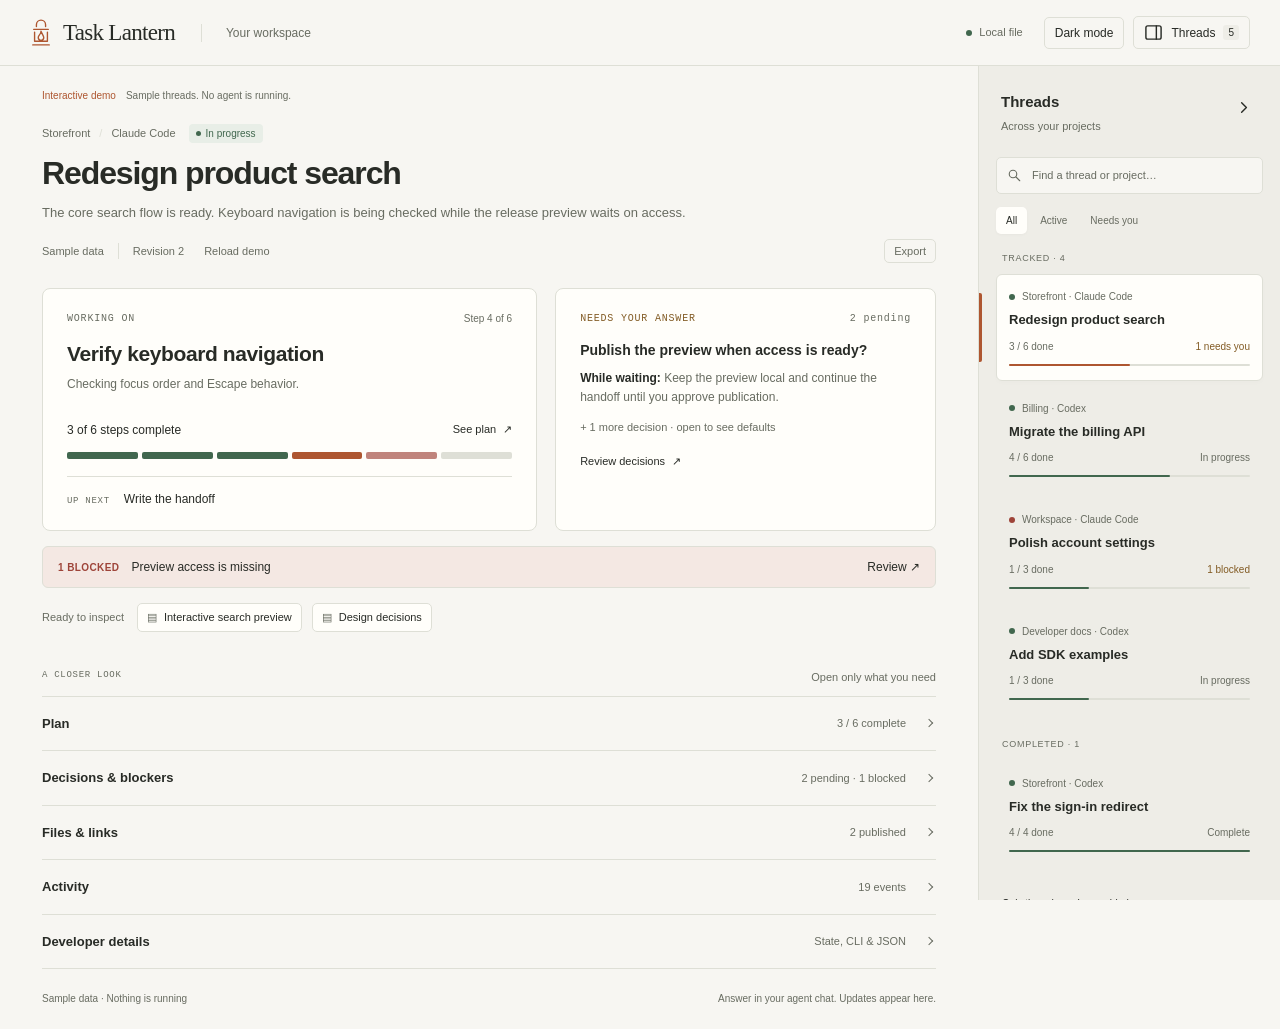
==== commit 8ab598ac: "Build one workspace across tracked threads with inline details" ====
--- a/examples/demo-light.html
+++ b/examples/demo-light.html
@@ -7,28 +7,27 @@
       http-equiv="Content-Security-Policy"
       content="default-src 'none'; script-src 'unsafe-inline'; style-src 'unsafe-inline'; base-uri 'none'; form-action 'none'"
     />
-    <title>A better search experience. · Task Lantern</title>
+    <title>Task Lantern · Workspace</title>
     <style>
       :root {
   color-scheme: light;
-  --bg: #f6f5f1;
+  --bg: #f7f6f2;
   --surface: #fffefa;
   --sidebar: #eeede7;
-  --text: #272923;
-  --muted: #72756c;
-  --faint: #92958b;
-  --line: #dedfd5;
+  --text: #282b26;
+  --muted: #686c61;
+  --line: #dedfd6;
   --accent: #ae5630;
-  --accent-bg: #eee0d7;
-  --green: #3d6956;
-  --green-bg: #e7eee8;
-  --amber: #885b1c;
-  --amber-bg: #f2eadc;
-  --red: #a04235;
-  --red-bg: #f5e7e1;
-  --code: #eeeee8;
+  --accent-bg: #f3e7de;
+  --green: #41674e;
+  --green-bg: #e8eee7;
+  --amber: #825b24;
+  --amber-bg: #f5eddd;
+  --red: #9e4439;
+  --red-bg: #f4e8e3;
+  --code: #f0f0e9;
   --row: 15px;
-  --radius: 5px;
+  --radius: 8px;
 }
 * {
   box-sizing: border-box;
@@ -38,7 +37,7 @@
   background: var(--bg);
   color: var(--text);
   font:
-    13px/1.55 -apple-system,
+    14px/1.5 -apple-system,
     BlinkMacSystemFont,
     "Segoe UI",
     sans-serif;
@@ -46,45 +45,65 @@
 }
 body.dark {
   color-scheme: dark;
-  --bg: #1c1e1b;
-  --surface: #232620;
-  --sidebar: #171a16;
-  --text: #e8eadf;
-  --muted: #a4a99b;
-  --faint: #858d7b;
-  --line: #383e31;
+  --bg: #1c1f1b;
+  --surface: #242821;
+  --sidebar: #191c17;
+  --text: #eceee5;
+  --muted: #aeb5a4;
+  --line: #3a4033;
   --accent-bg: #3b3026;
-  --green: #a7c2aa;
-  --green-bg: #29372b;
-  --amber: #dabc83;
-  --amber-bg: #393324;
-  --red: #dcaa99;
-  --red-bg: #3c2e28;
-  --code: #1b2019;
+  --green: #accbad;
+  --green-bg: #2c3b2d;
+  --amber: #e0c693;
+  --amber-bg: #3b3527;
+  --red: #edb3a3;
+  --red-bg: #402e28;
+  --code: #1a1e17;
 }
 body.airy {
   --row: 22px;
+}
+[hidden] {
+  display: none !important;
+}
+h1,
+h2,
+h3,
+p {
+  margin: 0;
+}
+h1 {
+  font-size: 32px;
+  line-height: 1.18;
+  font-weight: 620;
+  letter-spacing: -1.1px;
+  overflow-wrap: anywhere;
+}
+h2 {
+  font-size: 15px;
+  font-weight: 650;
+}
+h3 {
+  font-size: 14px;
+  font-weight: 600;
+}
+p {
+  color: var(--muted);
 }
 button,
 input,
 select,
 textarea {
   font: inherit;
-}
-button,
-a,
-input,
-select,
-textarea {
-  -webkit-tap-highlight-color: transparent;
+  color: inherit;
 }
 button {
-  color: var(--text);
+  cursor: pointer;
   border: 1px solid var(--line);
-  border-radius: var(--radius);
+  border-radius: 5px;
+  padding: 6px 10px;
   background: transparent;
-  padding: 6px 11px;
-  cursor: pointer;
+  min-height: 32px;
 }
 button:hover {
   background: var(--sidebar);
@@ -94,7 +113,8 @@
 input:focus-visible,
 select:focus-visible,
 textarea:focus-visible,
-pre:focus-visible {
+pre:focus-visible,
+summary:focus-visible {
   outline: 2px solid var(--accent);
   outline-offset: 3px;
 }
@@ -102,465 +122,553 @@
   color: inherit;
   text-underline-offset: 3px;
 }
-button,
-select {
-  min-height: 32px;
-}
-p {
-  margin: 0;
-  color: var(--muted);
-}
-[hidden] {
-  display: none !important;
-}
-h1,
-h2,
-h3 {
-  margin: 0;
-}
-h2 {
-  font-size: 14px;
-  font-weight: 650;
-  letter-spacing: -0.1px;
-}
-h3 {
-  font-size: 13px;
-  font-weight: 600;
+svg {
+  fill: none;
+  stroke: currentColor;
+  stroke-width: 1.5;
+  stroke-linecap: round;
+  stroke-linejoin: round;
+  width: 19px;
+  height: 19px;
+  flex-shrink: 0;
+}
+button svg {
+  vertical-align: middle;
 }
 pre,
 code,
 kbd,
-.mono,
-.overline,
 .eyebrow,
-.count-label,
-.side-label {
+.card-label,
+.detail-heading,
+.up-next > span {
   font-family: ui-monospace, SFMono-Regular, Consolas, monospace;
 }
 pre {
   margin: 0;
-  font-size: 11px;
-  line-height: 1.8;
+  background: var(--code);
+  padding: 20px;
+  font-size: 12px;
+  line-height: 1.7;
   white-space: pre-wrap;
   overflow-wrap: anywhere;
+}
+code {
+  overflow-wrap: anywhere;
+}
+input {
+  min-width: 0;
+}
+input::placeholder {
+  color: var(--muted);
+  opacity: 1;
+}
+.app-header {
+  height: 66px;
+  border-bottom: 1px solid var(--line);
+  display: flex;
+  align-items: center;
+  padding: 0 30px;
+  gap: 26px;
+  background: var(--bg);
+  position: relative;
+  z-index: 4;
+}
+.brand {
+  display: flex;
+  gap: 11px;
+  align-items: center;
+  text-decoration: none;
+  white-space: nowrap;
+  font:
+    23px Georgia,
+    serif;
+  letter-spacing: -0.7px;
+}
+.brand svg {
+  width: 22px;
+  height: 28px;
+  color: var(--accent);
+}
+.workspace-label {
+  font-size: 12px;
+  color: var(--muted);
+  border-left: 1px solid var(--line);
+  padding-left: 24px;
+}
+.header-actions {
+  margin-left: auto;
+  display: flex;
+  align-items: center;
+  gap: 9px;
+}
+.header-actions button {
+  font-size: 12px;
+  display: flex;
+  align-items: center;
+  gap: 8px;
+}
+.local-indicator {
+  font-size: 11px;
+  color: var(--muted);
+  display: flex;
+  align-items: center;
+  gap: 7px;
+  margin-right: 12px;
+}
+.local-indicator i {
+  width: 6px;
+  height: 6px;
+  border-radius: 50%;
+  background: var(--green);
+}
+#thread-count {
+  font-size: 10px;
+  background: var(--sidebar);
+  border-radius: 3px;
+  padding: 0 5px;
+}
+.workspace {
+  display: grid;
+  grid-template-columns: minmax(0, 1fr) 302px;
+  align-items: start;
+  min-height: calc(100vh - 66px);
+}
+.workspace.sidebar-closed {
+  grid-template-columns: minmax(0, 1fr);
+}
+.workspace.sidebar-closed .thread-sidebar {
+  display: none;
+}
+main {
+  min-width: 0;
+}
+.page {
+  max-width: 1130px;
+  margin: auto;
+  padding: 32px 42px 22px;
+}
+.thread-heading {
+  margin-bottom: 25px;
+}
+.heading-meta {
+  display: flex;
+  align-items: center;
+  gap: 9px;
+  font-size: 11px;
+  color: var(--muted);
+  margin-bottom: 12px;
+}
+.meta-divider {
+  color: var(--line);
+}
+.phase {
+  display: inline-flex;
+  align-items: center;
+  gap: 5px;
+  font-size: 10px;
+  padding: 2px 7px;
+  border-radius: 4px;
+  background: var(--green-bg);
+  color: var(--green);
+  margin-left: 4px;
+}
+.phase:before {
+  content: "";
+  width: 5px;
+  height: 5px;
+  border-radius: 50%;
+  background: currentColor;
+}
+.phase.blocked {
+  background: var(--red-bg);
+  color: var(--red);
+}
+.phase.paused {
+  background: var(--amber-bg);
+  color: var(--amber);
+}
+.summary {
+  margin-top: 10px;
+  max-width: 870px;
+  font-size: 13px;
+  line-height: 1.6;
+}
+.run-meta {
+  display: flex;
+  align-items: center;
+  gap: 14px;
+  color: var(--muted);
+  font-size: 11px;
+  margin-top: 15px;
+  flex-wrap: wrap;
+}
+.run-meta button {
+  font-size: 11px;
+  min-height: 24px;
+  padding: 2px 6px;
+  border: 0;
+}
+.run-meta #export {
+  margin-left: auto;
+  border: 1px solid var(--line);
+  padding: 3px 9px;
+}
+.run-meta #revision {
+  border-left: 1px solid var(--line);
+  padding-left: 14px;
+}
+#freshness.stale {
+  color: var(--amber);
+}
+.at-a-glance {
+  display: grid;
+  grid-template-columns: minmax(0, 1.3fr) minmax(0, 1fr);
+  gap: 18px;
+}
+.current-card,
+.attention-card {
+  border: 1px solid var(--line);
+  border-radius: var(--radius);
+  background: var(--surface);
+  padding: 22px 24px;
+  min-width: 0;
+}
+.current-card {
+  display: flex;
+  flex-direction: column;
+}
+.card-label {
+  display: flex;
+  justify-content: space-between;
+  gap: 12px;
+  font-size: 10px;
+  letter-spacing: 0.08em;
+  color: var(--muted);
+  margin-bottom: 14px;
+}
+.card-label #step-position {
+  letter-spacing: 0;
+  font-family: -apple-system, BlinkMacSystemFont, "Segoe UI", sans-serif;
+}
+.current-task {
+  border: 0;
+  border-radius: 0;
+  padding: 0;
+  font-size: 21px;
+  line-height: 1.3;
+  letter-spacing: -0.4px;
+  text-align: left;
+  font-weight: 600;
+  min-height: 0;
+  align-self: flex-start;
+}
+.current-task:hover {
+  background: none;
+  text-decoration: underline;
+  text-underline-offset: 5px;
+}
+#current-detail {
+  font-size: 12px;
+  margin: 8px 0 23px;
+  line-height: 1.6;
+}
+.progress-caption {
+  display: flex;
+  align-items: center;
+  justify-content: space-between;
+  font-size: 12px;
+  margin-top: auto;
+}
+.progress-caption strong {
+  font-weight: 500;
+}
+.text-button {
+  background: none;
+  border: 0;
+  padding: 2px 0;
+  min-height: 24px;
+  font-size: 11px;
+  font-weight: 500;
+  display: inline-flex;
+  align-items: center;
+  gap: 7px;
+}
+.text-button:hover {
+  background: none;
+  text-decoration: underline;
+  text-underline-offset: 4px;
+}
+.segments {
+  display: flex;
+  gap: 4px;
+  margin: 10px 0 17px;
+}
+.segment {
+  height: 7px;
+  min-height: 7px;
+  flex: 1;
+  border: 0;
+  border-radius: 2px;
+  padding: 0;
+  background: var(--line);
+  position: relative;
+}
+.segment.done {
+  background: var(--green);
+}
+.segment.doing {
+  background: var(--accent);
+}
+.segment.blocked {
+  background: var(--red);
+  opacity: 0.65;
+}
+.segment.skipped {
+  background: repeating-linear-gradient(
+    45deg,
+    var(--line),
+    var(--line) 2px,
+    var(--surface) 2px,
+    var(--surface) 4px
+  );
+}
+.up-next {
+  border-top: 1px solid var(--line);
+  padding-top: 13px;
+  display: flex;
+  gap: 14px;
+  align-items: baseline;
+}
+.up-next > span {
+  font-size: 9px;
+  letter-spacing: 0.08em;
+  color: var(--muted);
+  flex-shrink: 0;
+}
+.up-next strong {
+  font-size: 12px;
+  font-weight: 500;
+}
+.attention-card #attention-label {
+  color: var(--amber);
+}
+.attention-question {
+  font-size: 14px;
+  font-weight: 600;
+  line-height: 1.45;
+  margin-bottom: 9px;
+}
+.attention-default {
+  font-size: 12px;
+  line-height: 1.55;
+  color: var(--muted);
+}
+.attention-default strong {
+  font-weight: 550;
   color: var(--text);
 }
-.shell {
-  display: grid;
-  grid-template-columns: 202px minmax(0, 1fr);
-  min-height: 100vh;
-}
-.sidebar {
-  background: var(--sidebar);
-  border-right: 1px solid var(--line);
-  padding: 28px 18px;
-  position: sticky;
-  top: 0;
-  height: 100vh;
-  display: flex;
-  flex-direction: column;
-}
-.brand {
-  font:
-    25px/1.2 Georgia,
-    "Times New Roman",
-    serif;
-  letter-spacing: -1px;
-  margin-bottom: 42px;
-  padding-left: 10px;
-}
-.brand span {
-  display: block;
-  font:
-    9px/1.8 ui-monospace,
-    monospace;
-  letter-spacing: 0.12em;
-  color: var(--muted);
-  margin-top: 9px;
-}
-.side-label {
-  font-size: 9px;
-  letter-spacing: 0.11em;
-  color: var(--muted);
-  padding-left: 10px;
-  margin: 0 0 8px;
-}
-.all-runs {
-  display: flex;
-  justify-content: space-between;
-  text-decoration: none;
-  padding: 7px 10px;
-  margin-bottom: 26px;
+#review-decisions {
+  margin-top: 14px;
+}
+.attention-extra {
+  font-size: 11px;
+  color: var(--muted);
+  margin-top: 12px;
+}
+.clear-state {
+  font-size: 18px;
+  letter-spacing: -0.3px;
+  margin-bottom: 7px;
+}
+.blocker-preview {
+  width: 100%;
+  text-align: left;
+  display: flex;
+  align-items: center;
+  gap: 12px;
+  border: 1px solid var(--line);
+  border-radius: 6px;
+  margin-top: 15px;
+  padding: 11px 15px;
   font-size: 12px;
-}
-.all-runs:hover {
-  text-decoration: underline;
-}
-nav {
-  display: flex;
-  flex-direction: column;
-  gap: 3px;
-}
-nav button {
-  display: flex;
-  justify-content: space-between;
+  line-height: 1.5;
+  background: var(--red-bg);
+}
+.blocker-preview > strong {
+  color: var(--red);
+  font-size: 10px;
+  white-space: nowrap;
+  text-transform: uppercase;
+  letter-spacing: 0.04em;
+}
+.blocker-preview > span:last-child {
+  margin-left: auto;
+}
+.deliverables-preview {
+  display: flex;
   align-items: center;
-  text-align: left;
-  border: 0;
-  padding: 8px 10px;
-  font-size: 12px;
-  color: var(--muted);
-  border-radius: 4px;
-}
-nav button[aria-current="page"] {
+  gap: 10px;
+  flex-wrap: wrap;
+  padding: 15px 0;
+  font-size: 11px;
+}
+.deliverables-preview > span {
+  color: var(--muted);
+  margin-right: 3px;
+}
+.file-chip {
+  font-size: 11px;
   background: var(--surface);
-  color: var(--text);
-  box-shadow: 0 1px 2px #00000006;
-  font-weight: 600;
-}
-nav button span {
-  font:
-    10px ui-monospace,
-    monospace;
-  min-width: 18px;
-  text-align: center;
-  color: var(--muted);
-}
-nav .dev-nav {
-  margin-top: 16px;
-  border-top: 1px solid var(--line);
-  border-radius: 0;
-  padding-top: 16px;
-}
-.side-bottom {
-  margin-top: auto;
-  padding: 32px 10px 0;
-}
-.local-label {
-  font-size: 11px;
-  font-weight: 600;
-  margin-bottom: 6px;
-}
-.side-bottom p {
-  font-size: 10px;
-  line-height: 1.8;
-}
-.side-controls {
-  display: flex;
-  gap: 6px;
-  margin-top: 18px;
-}
-.side-controls button {
-  font-size: 10px;
-  padding: 5px 6px;
-  white-space: nowrap;
-}
-.topbar {
-  height: 63px;
-  display: flex;
-  justify-content: space-between;
-  align-items: center;
-  border-bottom: 1px solid var(--line);
-  padding: 0 38px;
-  gap: 15px;
-  background: var(--bg);
-}
-.breadcrumb,
-.top-actions {
-  display: flex;
-  align-items: center;
-  gap: 13px;
-}
-.breadcrumb {
-  font-size: 11px;
-  color: var(--muted);
-  min-width: 0;
-}
-.breadcrumb span:last-child {
-  color: var(--text);
+  padding: 4px 9px;
+  min-height: 29px;
+  max-width: 100%;
   overflow: hidden;
   text-overflow: ellipsis;
   white-space: nowrap;
 }
-.top-actions {
-  gap: 8px;
+.file-chip:before {
+  content: "▤";
+  color: var(--muted);
+  margin-right: 7px;
+}
+.detail-heading {
+  display: flex;
+  justify-content: space-between;
+  gap: 15px;
+  color: var(--muted);
+  font-size: 9px;
+  letter-spacing: 0.08em;
+  margin: 22px 0 10px;
+}
+.detail-heading span:last-child {
+  font-family: -apple-system, BlinkMacSystemFont, "Segoe UI", sans-serif;
+  letter-spacing: 0;
+  font-size: 11px;
+}
+.detail-stack {
+  border-top: 1px solid var(--line);
+}
+.detail-stack > details {
+  border-bottom: 1px solid var(--line);
+}
+summary {
+  cursor: pointer;
+  list-style: none;
+  display: flex;
+  align-items: center;
+  gap: 12px;
+  padding: 17px 0;
+  font-size: 13px;
+  min-height: 52px;
+}
+summary::-webkit-details-marker {
+  display: none;
+}
+.detail-name {
+  font-weight: 550;
+}
+.detail-meta {
+  margin-left: auto;
+  color: var(--muted);
+  font-size: 11px;
+}
+.chevron {
+  width: 6px;
+  height: 6px;
+  border-right: 1.5px solid var(--muted);
+  border-bottom: 1.5px solid var(--muted);
+  transform: rotate(-45deg);
+  margin: 0 4px 0 8px;
   flex-shrink: 0;
 }
-.top-actions button {
-  font-size: 11px;
-  min-height: 29px;
-  padding: 4px 10px;
-}
-#freshness {
-  font-size: 10px;
-  color: var(--muted);
-  margin-right: 8px;
-}
-#freshness.stale {
-  color: var(--amber);
-}
-.page {
-  max-width: 1370px;
-  padding: 33px 38px 25px;
-  margin: auto;
-}
-.run-heading {
-  margin-bottom: 24px;
-}
-.eyebrow,
-.overline {
-  font-size: 9px;
-  letter-spacing: 0.13em;
-  color: var(--muted);
-}
-.eyebrow {
-  margin-bottom: 10px;
-}
-.title-row {
-  display: flex;
-  align-items: center;
-  justify-content: space-between;
-  gap: 20px;
-}
-h1 {
-  font:
-    37px/1.18 Georgia,
-    "Times New Roman",
-    serif;
-  letter-spacing: -1.2px;
-}
-.summary {
-  margin-top: 12px;
-  max-width: 850px;
-  font-size: 12px;
-  line-height: 1.8;
-}
-.run-meta {
-  display: flex;
-  gap: 18px;
-  flex-wrap: wrap;
-  margin-top: 15px;
-  font:
-    10px ui-monospace,
-    monospace;
-  color: var(--muted);
-}
-.phase {
-  font-size: 10px;
-  padding: 4px 9px;
-  background: var(--green-bg);
-  color: var(--green);
-  border-radius: 3px;
-  white-space: nowrap;
-}
-.phase.blocked {
-  background: var(--red-bg);
-  color: var(--red);
-}
-.phase.paused {
-  background: var(--amber-bg);
-  color: var(--amber);
-}
-.attention {
-  display: flex;
-  align-items: center;
-  gap: 20px;
-  justify-content: space-between;
-  padding: 11px 15px;
-  margin-bottom: 24px;
-  background: var(--amber-bg);
-  border-left: 2px solid var(--amber);
-  font-size: 11px;
-  color: var(--text);
-}
-.attention strong {
-  font-weight: 600;
-}
-.attention .attention-meta {
-  margin-left: 8px;
-  color: var(--muted);
-}
-.attention button {
-  border: 0;
-  font-size: 10px;
-  color: var(--text);
-  white-space: nowrap;
-  min-height: 26px;
-  padding: 3px 0;
-}
-.overview-strip {
-  display: grid;
-  grid-template-columns: minmax(200px, 2fr) repeat(3, 1fr);
-  border-top: 1px solid var(--line);
+details[open] > summary .chevron {
+  transform: rotate(45deg);
+}
+details[open] > summary {
+  color: var(--accent);
+}
+.detail-body {
+  background: var(--surface);
+  border: 1px solid var(--line);
+  border-radius: 6px;
+  margin-bottom: 18px;
+  overflow: hidden;
+}
+.detail-stack > details {
+  scroll-margin-top: 18px;
+}
+.task-tools {
+  display: flex;
+  gap: 10px;
+  padding: 14px 17px;
   border-bottom: 1px solid var(--line);
-  padding: 18px 0;
-  margin-bottom: 28px;
-}
-.progress-group {
-  padding-right: 30px;
-}
-.progress-line {
-  display: flex;
-  align-items: baseline;
-  gap: 10px;
-  margin: 4px 0;
-}
-.progress-line strong {
-  font-size: 20px;
-  font-weight: 550;
-  letter-spacing: -0.7px;
-}
-.progress-line span {
-  font-size: 10px;
-  color: var(--muted);
-}
-progress {
-  appearance: none;
-  border: 0;
-  display: block;
-  width: 100%;
-  height: 3px;
-  background: var(--line);
-  margin-top: 9px;
-}
-progress::-webkit-progress-bar {
-  background: var(--line);
-}
-progress::-webkit-progress-value {
-  background: var(--accent);
-}
-progress::-moz-progress-bar {
-  background: var(--accent);
-}
-.strip-metric {
-  display: flex;
-  flex-direction: column;
-  justify-content: center;
-  border-left: 1px solid var(--line);
-  padding-left: 27px;
-}
-.strip-metric strong {
-  font-size: 23px;
-  line-height: 1.3;
-  font-weight: 450;
-}
-.strip-metric span {
-  font-size: 10px;
-  color: var(--muted);
-  margin-top: 3px;
-}
-.workspace-grid {
-  display: grid;
-  grid-template-columns: minmax(0, 1.38fr) minmax(0, 1fr);
-  gap: 22px;
-  align-items: start;
-}
-.workspace-grid.brief {
-  grid-template-columns: 1fr;
-}
-.panel {
-  border: 1px solid var(--line);
-  background: var(--surface);
-  border-radius: var(--radius);
+}
+.search-box {
+  position: relative;
+  display: flex;
+  flex: 1;
   min-width: 0;
-  overflow: hidden;
-}
-.section-head {
-  padding: 18px 19px 15px;
-  display: flex;
-  align-items: flex-start;
-  justify-content: space-between;
-  gap: 12px;
-}
-.section-caption {
-  font-size: 11px;
-  color: var(--muted);
-  display: block;
-  margin-top: 3px;
-}
-.count-label {
-  font-size: 10px;
-  color: var(--muted);
-  white-space: nowrap;
-}
-.task-tools {
-  padding: 0 19px 14px;
-  display: flex;
-  gap: 9px;
-}
-.search-box {
-  display: flex;
-  position: relative;
-  min-width: 0;
-  flex: 1;
 }
 .search-box input {
   width: 100%;
   border: 1px solid var(--line);
+  background: transparent;
   border-radius: 4px;
   padding: 7px 29px 7px 10px;
-  background: transparent;
-  color: var(--text);
-  font-size: 11px;
-  min-width: 0;
+  font-size: 12px;
 }
 .search-box kbd {
   position: absolute;
-  right: 9px;
-  top: 7px;
-  color: var(--muted);
-  font-size: 10px;
-}
-.task-tools select {
+  right: 10px;
+  top: 8px;
+  color: var(--muted);
+  font-size: 11px;
+}
+select {
   border: 1px solid var(--line);
   border-radius: 4px;
-  padding: 4px 20px 4px 8px;
   background: var(--surface);
-  color: var(--muted);
-  font-size: 10px;
-  max-width: 132px;
+  padding: 4px 8px;
+  font-size: 11px;
+  max-width: 135px;
+}
+.row {
+  padding: var(--row) 18px;
+  border-bottom: 1px solid var(--line);
+}
+.row:last-child {
+  border-bottom: 0;
+}
+.row p {
+  font-size: 12px;
+  line-height: 1.6;
+  margin-top: 5px;
 }
 .task-row {
   display: grid;
-  grid-template-columns: 28px minmax(0, 1fr) auto;
-  gap: 10px;
-  padding: var(--row) 19px;
-  border-top: 1px solid var(--line);
-  align-items: start;
+  grid-template-columns: 20px minmax(0, 1fr) auto;
+  gap: 12px;
 }
 .task-number {
-  font:
-    10px ui-monospace,
-    monospace;
-  color: var(--faint);
+  color: var(--muted);
+  font-size: 11px;
   padding-top: 2px;
 }
-.task-title {
-  font-size: 13px;
-  line-height: 1.5;
-  font-weight: 550;
-}
-.task-row.done .task-title {
-  color: var(--muted);
-}
 .task-row.doing {
-  border-left: 2px solid var(--accent);
-  padding-left: 17px;
-}
-.task-row p {
-  font-size: 12px;
-  line-height: 1.7;
-  margin-top: 5px;
+  background: var(--accent-bg);
+}
+.task-row.done h3 {
+  color: var(--muted);
 }
 .badge {
-  font-size: 9px;
-  font-weight: 500;
+  font-size: 10px;
+  padding: 2px 7px;
+  border-radius: 3px;
+  background: var(--sidebar);
+  color: var(--muted);
+  height: max-content;
   white-space: nowrap;
-  border-radius: 3px;
-  padding: 2px 6px;
-  background: var(--sidebar);
-  color: var(--muted);
-  margin-top: 1px;
 }
 .badge.done,
 .badge.resolved,
@@ -578,972 +686,985 @@
   color: var(--red);
   background: var(--red-bg);
 }
-.section-foot {
-  padding: 9px 19px;
-  font-size: 9px;
-  color: var(--muted);
-  border-top: 1px solid var(--line);
-}
-.right-column {
-  display: flex;
-  flex-direction: column;
-  gap: 18px;
-}
-.decision-row,
-.blocker-row,
-.deliverable-row {
-  padding: var(--row) 19px;
-  border-top: 1px solid var(--line);
-}
+.decision-kind {
+  font-size: 10px;
+  color: var(--muted);
+  display: block;
+  margin-bottom: 8px;
+}
+.required .decision-kind {
+  color: var(--amber);
+}
+.row-top,
 .decision-top,
-.artifact-top,
-.row-top {
-  display: flex;
-  gap: 10px;
+.artifact-top {
+  display: flex;
   justify-content: space-between;
-  align-items: flex-start;
-}
-.decision-row h3 {
-  font-size: 13px;
-  line-height: 1.5;
-}
-.decision-row .decision-kind {
-  display: block;
-  font:
-    9px ui-monospace,
-    monospace;
-  color: var(--muted);
-  margin-bottom: 7px;
-  letter-spacing: 0.04em;
-}
-.decision-row.required .decision-kind {
-  color: var(--red);
+  gap: 16px;
 }
 .decision-default {
   margin-top: 11px;
-  border-left: 2px solid var(--line);
-  padding-left: 10px;
+  background: var(--bg);
+  border-radius: 4px;
+  padding: 10px 12px;
   font-size: 12px;
   color: var(--muted);
-  line-height: 1.7;
 }
 .decision-default strong {
   display: block;
-  font-size: 9px;
-  text-transform: uppercase;
-  letter-spacing: 0.04em;
   color: var(--text);
+  font-size: 10px;
+  margin-bottom: 3px;
   font-weight: 600;
-  margin-bottom: 3px;
-}
-.decision-action {
-  display: flex;
+}
+.decision-action,
+.path-line {
+  display: flex;
+  align-items: center;
   justify-content: space-between;
-  align-items: center;
-  margin-top: 11px;
-}
-.decision-action span {
-  font-size: 9px;
-  color: var(--muted);
-}
-.text-button {
-  border: 0;
-  background: none;
-  border-radius: 0;
-  min-height: 25px;
-  padding: 3px 0;
+  gap: 12px;
+  margin-top: 10px;
+  font-size: 11px;
+  color: var(--muted);
+}
+.path-line code {
+  flex: 1;
+}
+.section-foot {
+  padding: 9px 18px;
   font-size: 10px;
-  color: var(--text);
-  text-decoration: underline;
-  text-underline-offset: 3px;
-}
-.text-button:hover {
-  background: none;
-  color: var(--accent);
-}
-.blocker-row p,
-.deliverable-row p {
-  font-size: 11px;
-  line-height: 1.7;
-  margin-top: 5px;
-}
-.blocker-row.open {
-  border-left: 2px solid var(--red);
-  padding-left: 17px;
-}
-.path-line {
-  display: flex;
-  align-items: center;
-  gap: 10px;
-  margin-top: 9px;
-}
-.path {
-  font:
-    10px/1.6 ui-monospace,
-    monospace;
-  overflow-wrap: anywhere;
-  min-width: 0;
-  color: var(--muted);
-  flex: 1;
-}
-.path-line button,
-.path-line a {
-  font-size: 9px;
-  flex-shrink: 0;
+  color: var(--muted);
+  border-top: 1px solid var(--line);
 }
 .artifact-label {
   font:
-    9px ui-monospace,
+    10px ui-monospace,
     monospace;
   color: var(--muted);
   text-transform: uppercase;
-  letter-spacing: 0.05em;
 }
 .activity-row {
   display: grid;
-  grid-template-columns: 45px minmax(0, 1fr);
-  gap: 12px;
-  padding: 11px 19px;
-  border-top: 1px solid var(--line);
-}
-.activity-time {
-  font:
-    9px ui-monospace,
-    monospace;
-  color: var(--muted);
-  padding-top: 3px;
+  grid-template-columns: 66px minmax(0, 1fr);
+  gap: 14px;
+  padding: 14px 18px;
+  border-bottom: 1px solid var(--line);
+}
+.activity-time,
+.event-meta {
+  font-size: 10px;
+  color: var(--muted);
 }
 .activity-row strong {
-  font-size: 11px;
-  font-weight: 550;
-}
-.activity-row p {
-  font-size: 10px;
-  line-height: 1.7;
-  margin-top: 3px;
-}
-.activity-row .event-meta {
-  font:
-    9px ui-monospace,
-    monospace;
-  color: var(--muted);
-  margin-top: 5px;
-}
-.activity-panel > button {
-  margin: 9px 19px 12px;
-}
-.empty {
-  padding: 22px 19px;
-  font-size: 11px;
-  color: var(--muted);
-  line-height: 1.8;
-}
-.empty strong {
-  display: block;
-  color: var(--text);
   font-size: 12px;
   font-weight: 500;
-  margin-bottom: 3px;
-}
-.view-heading {
-  margin: 28px 0 18px;
-}
-.view-heading h2 {
-  font:
-    25px Georgia,
-    serif;
-}
-.view-heading p {
+}
+.activity-row p {
   font-size: 11px;
-  margin-top: 6px;
-}
-.workspace-grid.single {
-  grid-template-columns: 1fr;
+  margin-top: 3px;
+}
+.event-meta {
+  margin-top: 3px;
 }
 .dev-stats {
   display: grid;
   grid-template-columns: repeat(4, 1fr);
-  gap: 16px;
-  margin-bottom: 22px;
+  padding: 18px;
+  gap: 15px;
+  border-bottom: 1px solid var(--line);
 }
 .dev-stat {
-  border-bottom: 1px solid var(--line);
-  padding: 0 0 12px;
-}
-.dev-stat span {
-  font-size: 9px;
-  color: var(--muted);
-  display: block;
-  text-transform: uppercase;
-  letter-spacing: 0.05em;
+  display: flex;
+  flex-direction: column;
+  gap: 6px;
+  font-size: 11px;
+  color: var(--muted);
 }
 .dev-stat strong {
   font:
     13px ui-monospace,
     monospace;
-  display: block;
-  margin-top: 7px;
-  overflow-wrap: anywhere;
-}
-.dev-grid {
-  display: grid;
-  grid-template-columns: 1.2fr 1fr;
-  gap: 22px;
-  margin-bottom: 22px;
-}
-.dev-intro {
-  padding: 0 19px 15px;
-  font-size: 11px;
-  line-height: 1.8;
+  color: var(--text);
+}
+.section-title {
+  padding: 18px 18px 4px;
+  font-size: 13px;
 }
 .command {
-  padding: 13px 19px;
-  border-top: 1px solid var(--line);
+  padding: 14px 18px;
+  border-bottom: 1px solid var(--line);
 }
 .command-head {
   display: flex;
   justify-content: space-between;
   align-items: center;
+  font-size: 12px;
   margin-bottom: 7px;
+}
+.command code {
+  font-size: 11px;
+  display: block;
+  color: var(--muted);
+  line-height: 1.7;
+}
+.command-note {
+  padding: 14px 18px;
+  font-size: 11px;
+  line-height: 1.6;
+}
+.nested-detail {
+  border-top: 1px solid var(--line);
+}
+.nested-detail > summary {
+  padding: 14px 18px;
+  font-size: 12px;
+}
+.nested-detail > summary:before {
+  content: "+";
+  color: var(--muted);
+  width: 12px;
+}
+.nested-detail[open] > summary:before {
+  content: "−";
+}
+.code-head {
+  display: flex;
+  justify-content: space-between;
+  align-items: center;
+  gap: 12px;
+  padding: 8px 18px;
+  font-size: 11px;
+  color: var(--muted);
+}
+.code-head button {
+  font-size: 11px;
+}
+footer {
+  display: flex;
+  justify-content: space-between;
+  gap: 15px;
+  color: var(--muted);
   font-size: 10px;
-}
-.command code {
+  margin: 22px 0 0;
+  line-height: 1.6;
+  flex-wrap: wrap;
+}
+.thread-sidebar {
+  position: sticky;
+  top: 0;
+  height: 100vh;
+  height: calc(100dvh - 66px);
+  background: var(--sidebar);
+  border-left: 1px solid var(--line);
+  padding: 25px 17px 18px;
+  display: flex;
+  flex-direction: column;
+  overflow: auto;
+  min-width: 0;
+}
+.sidebar-heading {
+  display: flex;
+  justify-content: space-between;
+  align-items: flex-start;
+  gap: 12px;
+  padding: 0 5px;
+}
+.sidebar-heading h2 {
+  font-size: 15px;
+}
+.sidebar-heading p {
+  font-size: 11px;
+  margin-top: 4px;
+}
+.sidebar-heading button {
+  border: 0;
+  min-width: 28px;
+  padding: 3px;
+}
+.thread-search {
+  display: flex;
+  align-items: center;
+  gap: 8px;
+  border: 1px solid var(--line);
+  border-radius: 5px;
+  padding: 8px 10px;
+  margin-top: 23px;
+  background: var(--bg);
+}
+.thread-search svg {
+  width: 15px;
+  height: 15px;
+  color: var(--muted);
+}
+.thread-search input {
+  width: 100%;
+  background: none;
+  border: 0;
+  outline: none;
+  font-size: 11px;
+}
+.thread-search:focus-within {
+  outline: 2px solid var(--accent);
+  outline-offset: 2px;
+}
+.thread-filters {
+  display: flex;
+  gap: 3px;
+  padding: 13px 0 18px;
+}
+.thread-filters button {
   font-size: 10px;
-  line-height: 1.8;
+  border: 0;
+  padding: 4px 10px;
+  min-height: 27px;
+  color: var(--muted);
+}
+.thread-filters button[aria-pressed="true"] {
+  color: var(--text);
+  background: var(--surface);
+  box-shadow: 0 1px 3px #00000008;
+}
+.thread-group-label {
+  font-size: 9px;
+  letter-spacing: 0.08em;
+  color: var(--muted);
+  margin: 0 6px 9px;
+  text-transform: uppercase;
+}
+.thread-group-label.completed {
+  margin-top: 23px;
+}
+.thread-item {
+  display: block;
+  text-align: left;
+  width: 100%;
+  padding: 14px 12px;
+  background: transparent;
+  border: 1px solid transparent;
+  border-radius: 6px;
+  min-width: 0;
+  margin-bottom: 5px;
+  position: relative;
+}
+.thread-item:hover {
+  background: var(--bg);
+}
+.thread-item[aria-current="true"] {
+  background: var(--surface);
+  border-color: var(--line);
+  box-shadow: 0 2px 5px #27292304;
+}
+.thread-item[aria-current="true"]:before {
+  content: "";
+  position: absolute;
+  left: -18px;
+  top: 18px;
+  bottom: 18px;
+  width: 3px;
+  background: var(--accent);
+  border-radius: 0 2px 2px 0;
+}
+.thread-project {
+  display: flex;
+  align-items: center;
+  gap: 7px;
+  font-size: 10px;
+  color: var(--muted);
+  margin-bottom: 6px;
+}
+.status-dot {
+  display: inline-block;
+  width: 6px;
+  height: 6px;
+  border-radius: 50%;
+  background: var(--green);
+}
+.status-dot.blocked {
+  background: var(--red);
+}
+.status-dot.paused {
+  background: var(--amber);
+}
+.thread-title {
+  display: block;
+  font-size: 13px;
+  font-weight: 550;
+  line-height: 1.5;
   overflow-wrap: anywhere;
+}
+.thread-bottom {
+  display: flex;
+  justify-content: space-between;
+  gap: 8px;
+  font-size: 10px;
+  color: var(--muted);
+  margin-top: 9px;
+}
+.thread-alert {
+  color: var(--amber);
+}
+.thread-bar {
+  height: 2px;
+  background: var(--line);
+  margin-top: 10px;
   display: block;
-  color: var(--muted);
-}
-.command-note {
-  padding: 12px 19px;
-  border-top: 1px solid var(--line);
+  border-radius: 2px;
+}
+.thread-bar span {
+  display: block;
+  height: 100%;
+  background: var(--green);
+  border-radius: 2px;
+}
+.thread-item[aria-current="true"] .thread-bar span {
+  background: var(--accent);
+}
+.sidebar-footer {
+  padding: 24px 6px 0;
+  margin-top: auto;
+  color: var(--muted);
   font-size: 10px;
 }
-.dev-grid pre {
-  margin: 0 19px 18px;
-  background: var(--code);
-  padding: 14px;
-}
-.snapshot-panel pre {
+.scope-indicator {
+  color: var(--text);
+  font-size: 10px;
+}
+.sidebar-footer p {
+  font-size: 10px;
+  line-height: 1.65;
+  margin-top: 7px;
+}
+.sidebar-footer button {
+  margin-top: 12px;
+  font-size: 10px;
+  padding: 3px 7px;
+  min-height: 25px;
+}
+.demo-note {
+  display: flex;
+  gap: 10px;
+  align-items: center;
+  font-size: 10px;
+  color: var(--muted);
+  margin: -10px 0 21px;
+}
+.demo-note strong {
+  font-weight: 500;
+  color: var(--accent);
+}
+.workspace-warning {
+  background: var(--amber-bg);
+  padding: 10px 14px;
+  font-size: 12px;
+  margin-bottom: 20px;
+}
+.workspace-empty {
+  max-width: 550px;
+  margin: 70px auto;
+  line-height: 1.6;
+}
+.workspace-empty h1 {
+  margin: 15px 0;
+}
+.workspace-empty code {
+  display: block;
+  margin-top: 25px;
+  background: var(--surface);
+  padding: 18px;
+  border: 1px solid var(--line);
+  border-radius: 6px;
+}
+.eyebrow {
+  color: var(--muted);
+  font-size: 10px;
+  letter-spacing: 0.08em;
+}
+.empty {
+  color: var(--muted);
+  font-size: 12px;
   padding: 20px;
-  border-top: 1px solid var(--line);
-  max-height: 520px;
-  overflow: auto;
-}
-footer {
-  display: flex;
-  flex-wrap: wrap;
-  gap: 12px;
-  justify-content: space-between;
-  margin-top: 30px;
-  border-top: 1px solid var(--line);
-  padding-top: 14px;
-  font-size: 9px;
-  color: var(--muted);
-}
-.skip {
-  position: fixed;
-  top: -100px;
-  left: 20px;
-  z-index: 10;
-  background: var(--surface);
-  padding: 10px;
-}
-.skip:focus {
-  top: 10px;
-}
-.sr-only {
-  position: absolute;
-  width: 1px;
-  height: 1px;
-  padding: 0;
-  overflow: hidden;
-  clip: rect(0, 0, 0, 0);
-  white-space: nowrap;
-  border: 0;
 }
 #toast {
   position: fixed;
   bottom: 24px;
-  left: 50%;
-  transform: translateX(-50%);
+  left: 24px;
   background: var(--text);
   color: var(--bg);
-  padding: 10px 18px;
-  border-radius: 5px;
+  padding: 10px 16px;
+  border-radius: 6px;
+  z-index: 20;
   font-size: 12px;
-  z-index: 20;
-  max-width: 90vw;
 }
 dialog {
+  color: var(--text);
   background: var(--surface);
-  color: var(--text);
   border: 1px solid var(--line);
-  border-radius: 8px;
-  padding: 25px;
-  width: 470px;
-  max-width: calc(100vw - 32px);
+  border-radius: 10px;
+  padding: 26px;
+  max-width: 520px;
+  width: calc(100% - 32px);
 }
 dialog::backdrop {
-  background: #10181075;
+  background: #20231da6;
 }
 .dialog-head {
   display: flex;
+  justify-content: space-between;
   align-items: center;
-  justify-content: space-between;
-  gap: 20px;
-  margin-bottom: 18px;
+  gap: 15px;
+  margin-bottom: 15px;
 }
 .dialog-head h2 {
-  font:
-    26px Georgia,
-    serif;
-  margin-top: 6px;
-}
-.dialog-head button {
-  font-size: 11px;
-}
-dialog > p {
+  font-size: 21px;
+}
+dialog p {
   font-size: 12px;
-  line-height: 1.8;
-  margin-bottom: 18px;
+  margin-bottom: 20px;
 }
 .export-choice {
-  display: block;
+  display: flex;
+  flex-direction: column;
   width: 100%;
+  gap: 5px;
   text-align: left;
-  padding: 14px;
+  padding: 15px;
   margin-top: 9px;
 }
 .export-choice strong {
-  font-size: 12px;
-  display: block;
+  font-size: 13px;
+  font-weight: 550;
 }
 .export-choice span {
   font-size: 11px;
   color: var(--muted);
-  display: block;
-  margin-top: 4px;
-}
-#copy-text {
+}
+textarea {
   width: 100%;
-  height: 180px;
+  min-height: 180px;
+  background: var(--bg);
   border: 1px solid var(--line);
   padding: 12px;
-  background: var(--code);
-  color: var(--text);
-  font:
-    11px/1.7 ui-monospace,
-    monospace;
-}
-@media (min-width: 1450px) {
+  border-radius: 4px;
+  font-size: 12px;
+}
+.skip {
+  position: absolute;
+  left: 20px;
+  top: -60px;
+  z-index: 50;
+  background: var(--surface);
+  padding: 10px 15px;
+}
+.skip:focus {
+  top: 10px;
+}
+.sr-only {
+  position: absolute !important;
+  width: 1px !important;
+  height: 1px !important;
+  padding: 0 !important;
+  margin: -1px !important;
+  overflow: hidden !important;
+  clip: rect(0, 0, 0, 0) !important;
+  white-space: nowrap !important;
+  border: 0 !important;
+}
+#sidebar-backdrop {
+  display: none;
+}
+@media (min-width: 1600px) {
   .page {
     padding-top: 42px;
   }
-  .workspace-grid {
-    gap: 28px;
-  }
-  .section-head {
-    padding-top: 22px;
-  }
-}
-@media (max-width: 1150px) {
-  .shell {
-    grid-template-columns: 172px minmax(0, 1fr);
-  }
-  .sidebar {
-    padding: 25px 12px;
+  .current-card,
+  .attention-card {
+    padding: 26px;
+  }
+  .thread-heading {
+    margin-bottom: 30px;
+  }
+}
+@media (max-width: 1100px) {
+  .page {
+    padding: 27px 26px 22px;
+  }
+  .workspace {
+    grid-template-columns: minmax(0, 1fr) 270px;
+  }
+  .at-a-glance {
+    grid-template-columns: 1fr;
+  }
+  .current-card {
+    padding: 20px;
+  }
+  .attention-card {
+    padding: 18px 20px;
+  }
+  .attention-card .card-label {
+    margin-bottom: 9px;
+  }
+  .local-indicator {
+    display: none;
+  }
+  .thread-heading {
+    margin-bottom: 20px;
+  }
+  h1 {
+    font-size: 29px;
+  }
+}
+@media (max-width: 760px) {
+  .app-header {
+    height: 58px;
+    padding: 0 18px;
+    gap: 10px;
   }
   .brand {
-    font-size: 23px;
+    font-size: 20px;
+    gap: 8px;
+  }
+  .brand svg {
+    width: 18px;
+    height: 24px;
+  }
+  .workspace-label {
+    display: none;
+  }
+  .header-actions {
+    gap: 5px;
+  }
+  .header-actions button {
+    font-size: 10px;
+    padding: 5px 7px;
+    min-height: 31px;
+  }
+  .header-actions svg {
+    width: 16px;
+  }
+  .workspace,
+  .workspace.sidebar-closed {
+    display: block;
+    min-height: calc(100vh - 58px);
+  }
+  .thread-sidebar {
+    position: fixed;
+    right: 0;
+    top: 58px;
+    height: calc(100dvh - 58px);
+    width: min(330px, 88vw);
+    z-index: 12;
+    border-left: 1px solid var(--line);
+    box-shadow: -12px 0 35px #00000012;
+  }
+  .workspace:not(.sidebar-closed) #sidebar-backdrop {
+    display: block;
+    position: fixed;
+    inset: 58px 0 0;
+    border: 0;
+    background: #20231d66;
+    z-index: 10;
+    width: 100%;
+    height: calc(100vh - 58px);
+    border-radius: 0;
   }
   .page {
-    padding: 27px 25px;
-  }
-  .topbar {
-    padding: 0 25px;
+    padding: 26px 20px 20px;
+  }
+  .at-a-glance {
+    gap: 12px;
+  }
+  h1 {
+    font-size: 27px;
+  }
+  .current-task {
+    font-size: 20px;
+  }
+  .summary {
+    font-size: 12px;
+  }
+  .detail-heading {
+    margin-top: 19px;
+  }
+  .run-meta {
+    gap: 10px;
+  }
+  .run-meta #revision {
+    padding-left: 10px;
+  }
+  .detail-meta {
+    font-size: 10px;
   }
   .task-row {
-    grid-template-columns: 20px minmax(0, 1fr);
+    grid-template-columns: 17px minmax(0, 1fr);
+    gap: 8px;
   }
   .task-row .badge {
     grid-column: 2;
     justify-self: start;
   }
-  .workspace-grid {
-    grid-template-columns: 1.2fr 1fr;
-    gap: 16px;
-  }
-  .strip-metric {
-    padding-left: 18px;
-  }
-  .title-row {
+  .task-tools {
+    padding: 12px;
+    gap: 7px;
+  }
+  .dev-stats {
+    grid-template-columns: 1fr 1fr;
+  }
+  .decision-top,
+  .artifact-top {
+    gap: 9px;
+  }
+  .row-top {
+    flex-wrap: wrap;
+  }
+  .path-line {
+    flex-wrap: wrap;
+  }
+  .blocker-preview {
     align-items: flex-start;
   }
-  h1 {
-    font-size: 33px;
-  }
-  .progress-line {
+  .blocker-preview > strong {
+    padding-top: 2px;
+  }
+  .demo-note {
+    align-items: flex-start;
+    gap: 7px;
+    font-size: 9px;
+  }
+  .detail-name {
+    font-size: 12px;
+  }
+  .current-card,
+  .attention-card {
+    border-radius: 7px;
+  }
+  footer {
+    font-size: 9px;
+  }
+  .heading-meta {
     flex-wrap: wrap;
-    gap: 3px 8px;
-  }
-}
-@media (max-width: 850px) {
-  .shell {
-    display: block;
-  }
-  .sidebar {
-    position: static;
-    height: auto;
-    border-right: 0;
-    border-bottom: 1px solid var(--line);
-    padding: 16px 20px;
-  }
-  .brand {
-    font-size: 22px;
-    margin: 0;
-  }
-  .brand span,
-  .side-label,
-  .all-runs,
-  .side-bottom p,
-  .local-label {
-    display: none;
-  }
-  .sidebar nav {
-    flex-direction: row;
-    overflow: auto;
-    margin-top: 16px;
-    gap: 4px;
-    padding-bottom: 1px;
-  }
-  nav button {
-    white-space: nowrap;
-    gap: 8px;
-    padding: 7px 10px;
-  }
-  nav .dev-nav {
-    margin: 0;
-    border: 0;
-    padding: 7px 10px;
-    border-radius: 4px;
-  }
-  .side-bottom {
-    position: absolute;
-    right: 20px;
-    top: 15px;
-    padding: 0;
-  }
-  .side-controls {
-    margin: 0;
-  }
-  .side-controls button {
-    padding: 5px 8px;
-  }
-  .topbar {
-    height: 48px;
-    padding: 0 20px;
-  }
-  .page {
-    padding: 25px 20px;
-  }
-  .breadcrumb {
-    font-size: 10px;
-  }
-  .top-actions {
-    gap: 6px;
-  }
-  #freshness {
-    font-size: 9px;
-  }
-  .workspace-grid {
-    grid-template-columns: minmax(0, 1.2fr) minmax(0, 1fr);
-  }
-  .dev-grid {
-    grid-template-columns: 1fr;
-  }
-  .run-meta {
-    font-size: 9px;
-    gap: 12px;
-  }
-  .attention {
-    gap: 10px;
-  }
-  .attention .attention-meta {
-    display: none;
-  }
-}
-@media (max-width: 600px) {
-  .workspace-grid {
-    grid-template-columns: 1fr;
-  }
-  .sidebar {
-    padding-left: 16px;
-    padding-right: 16px;
-  }
-  .page {
-    padding: 22px 16px;
-  }
-  .topbar {
-    padding: 0 16px;
-  }
-  .breadcrumb {
-    max-width: 95px;
-  }
-  .breadcrumb span:first-child,
-  .breadcrumb span:nth-child(2) {
-    display: none;
-  }
-  h1 {
-    font-size: 31px;
-    letter-spacing: -0.8px;
-  }
-  .title-row {
-    display: block;
-  }
-  .phase {
-    display: inline-block;
-    margin-top: 13px;
-  }
-  .summary {
-    font-size: 12px;
-  }
-  .overview-strip {
-    grid-template-columns: repeat(3, 1fr);
-    gap: 18px 0;
-  }
-  .progress-group {
-    grid-column: 1/-1;
-    padding: 0;
-  }
-  .strip-metric {
-    padding: 0 14px;
-  }
-  .strip-metric:nth-child(2) {
-    border: 0;
-    padding-left: 0;
-  }
-  .strip-metric strong {
-    font-size: 20px;
-  }
-  .attention {
-    font-size: 10px;
-    padding: 10px 12px;
-  }
-  .attention button {
-    font-size: 10px;
-  }
-  .task-row {
-    grid-template-columns: 24px minmax(0, 1fr) auto;
-    gap: 8px;
-  }
-  .task-row .badge {
-    grid-column: auto;
-  }
-  .dev-stats {
-    grid-template-columns: repeat(2, 1fr);
-  }
-  .run-meta {
-    row-gap: 9px;
-  }
-  .top-actions button {
-    min-height: 30px;
-  }
-  footer {
-    line-height: 1.7;
-  }
-  .section-head {
-    padding: 16px;
-  }
-  .task-tools {
-    padding: 0 16px 12px;
-  }
-  .task-row,
-  .decision-row,
-  .blocker-row,
-  .deliverable-row {
-    padding: var(--row) 16px;
-  }
-  .task-row.doing,
-  .blocker-row.open {
-    padding-left: 14px;
+  }
+  dialog {
+    padding: 20px;
   }
 }
 @media (prefers-reduced-motion: reduce) {
   * {
     scroll-behavior: auto !important;
-  }
-}
-@media print {
-  .sidebar,
-  .topbar,
-  .task-tools,
-  .text-button,
-  .attention button {
-    display: none !important;
-  }
-  .shell {
-    display: block;
-  }
-  .page {
-    padding: 0;
-  }
-  .workspace-grid {
-    display: block;
-  }
-  .panel {
-    break-inside: avoid;
-    margin-bottom: 16px;
-  }
-  .right-column {
-    display: block;
-  }
-  body {
-    --bg: white;
-    --surface: white;
-    --text: black;
-    --muted: #555;
-    --line: #ddd;
-  }
-  .run-heading {
-    margin-top: 0;
+    transition: none !important;
+    animation: none !important;
   }
 }
 
-@media (max-width: 600px) {
-  .sidebar nav {
-    gap: 2px;
-  }
-  .sidebar nav button {
-    font-size: 11px;
-    padding: 7px 6px;
-    gap: 4px;
-  }
-  .sidebar nav button span {
-    display: none;
-  }
-  .sidebar nav {
-    justify-content: space-between;
-  }
-  .side-controls button {
-    font-size: 10px;
-  }
-  .brand {
-    font-size: 21px;
-  }
-}
-
-.demo-note {
-  display: flex;
-  flex-wrap: wrap;
-  align-items: baseline;
-  gap: 4px 12px;
-  margin-bottom: 24px;
-  padding-bottom: 14px;
-  border-bottom: 1px solid var(--line);
-  font-size: 11px;
-  color: var(--muted);
-}
-.demo-note strong {
-  color: var(--accent);
-  font-weight: 600;
-}
-
+.at-a-glance.brief {
+  grid-template-columns: 1fr;
+}
 
     </style>
+    <style id="thread-style"></style>
   </head>
   <body>
-    <a class="skip" href="#main">Skip to work</a>
+    <a class="skip" href="#main">Skip to dashboard</a>
     <noscript
-      >Enable JavaScript to view this offline dashboard. The source data is in
-      state.json beside this file.</noscript
+      >Enable JavaScript to view this offline workspace. Task state remains in
+      each project's .dashboard folder.</noscript
     >
-    <div class="shell">
-      <aside class="sidebar">
-        <div class="brand">Task Lantern<span>LOCAL WORKSPACE</span></div>
-        <div class="side-label">WORKSPACE</div>
-        <a id="all-runs" class="all-runs" href="../index.html"
-          >All runs <span aria-hidden="true">↗</span></a
+    <header class="app-header">
+      <a
+        class="brand"
+        href="#"
+        id="home"
+        aria-label="Task Lantern, back to summary"
+        ><svg viewBox="0 0 24 28" aria-hidden="true">
+          <path
+            d="M7 7V5a5 5 0 0 1 10 0v2M4 10h16M5 13v10h14V13M3 27h18M12 12c0 4-3 4-3 7a3 3 0 0 0 6 0c0-2-2-4-3-7Z"
+          /></svg
+        ><span>Task Lantern</span></a
+      >
+      <span class="workspace-label" id="workspace-label">Your workspace</span>
+      <div class="header-actions">
+        <span class="local-indicator"><i></i> Local file</span
+        ><button id="theme" aria-label="Switch color theme">Dark mode</button
+        ><button
+          id="toggle-threads"
+          aria-controls="thread-sidebar"
+          aria-expanded="true"
         >
-        <div class="side-label">THIS RUN</div>
-        <nav id="navigation" aria-label="Run views">
-          <button data-view="overview" aria-current="page">Overview</button>
-          <button data-view="plan">Plan <span id="nav-tasks"></span></button>
-          <button data-view="decisions">
-            Decisions <span id="nav-decisions"></span>
-          </button>
-          <button data-view="activity">
-            Activity <span id="nav-activity"></span>
-          </button>
-          <button data-view="developer" class="dev-nav">Developer</button>
-        </nav>
-        <div class="side-bottom">
-          <div class="local-label">Local progress dashboard</div>
-          <p>Saved in your project.<br />No background network calls.</p>
-          <div class="side-controls">
-            <button id="theme" aria-label="Switch color theme">Dark mode</button
-            ><button id="density" aria-label="Toggle row density">
-              Roomier
-            </button>
+          <svg viewBox="0 0 20 20" aria-hidden="true">
+            <rect x="2" y="3" width="16" height="14" rx="2" />
+            <path d="M13 3v14" /></svg
+          >Threads <span id="thread-count"></span>
+        </button>
+      </div>
+    </header>
+    <div class="workspace" id="workspace">
+      <main id="main" tabindex="-1">
+        <div class="page">
+          <div id="demo-note" class="demo-note" hidden>
+            <strong>Interactive demo</strong
+            ><span>Sample threads. No agent is running.</span>
+          </div>
+          <div
+            id="workspace-warning"
+            class="workspace-warning"
+            role="status"
+            hidden
+          ></div>
+          <div id="workspace-empty" class="workspace-empty" hidden>
+            <div class="eyebrow">YOUR WORK, IN VIEW</div>
+            <h1>No tracked threads yet.</h1>
+            <p>
+              Ask your coding agent to use Task Lantern on a task. Its thread
+              will appear here after the first publication.
+            </p>
+            <code>Use Task Lantern to track this task.</code>
+          </div>
+          <div id="thread-content">
+            <section class="thread-heading">
+              <div class="heading-meta">
+                <span id="project-label"></span
+                ><span class="meta-divider">/</span><span id="host-label"></span
+                ><span id="phase" class="phase"></span>
+              </div>
+              <h1 id="title"></h1>
+              <p id="summary" class="summary"></p>
+              <div class="run-meta">
+                <span id="freshness" role="status"></span
+                ><span id="revision"></span
+                ><button id="refresh" aria-pressed="false">Pause refresh</button
+                ><button id="export">Export</button>
+              </div>
+            </section>
+            <section class="at-a-glance" aria-label="Thread at a glance">
+              <div class="current-card">
+                <div class="card-label">
+                  <span id="current-label">WORKING ON</span
+                  ><span id="step-position"></span>
+                </div>
+                <button
+                  id="current-task"
+                  class="current-task"
+                  data-detail="plan"
+                ></button>
+                <p id="current-detail"></p>
+                <div class="progress-caption">
+                  <strong id="completion"></strong
+                  ><button data-detail="plan" class="text-button">
+                    See plan <span aria-hidden="true">↗</span>
+                  </button>
+                </div>
+                <div
+                  id="segments"
+                  class="segments"
+                  aria-label="Task progress"
+                ></div>
+                <progress
+                  id="progress"
+                  class="sr-only"
+                  aria-label="Tasks completed"
+                ></progress>
+                <div class="up-next">
+                  <span>UP NEXT</span><strong id="next-task"></strong>
+                </div>
+              </div>
+              <div class="attention-card">
+                <div class="card-label">
+                  <span id="attention-label">NEEDS YOU</span
+                  ><span id="attention-count"></span>
+                </div>
+                <div id="attention-preview"></div>
+                <button
+                  data-detail="decisions"
+                  id="review-decisions"
+                  class="text-button"
+                >
+                  Review decisions <span aria-hidden="true">↗</span>
+                </button>
+              </div>
+            </section>
+            <button
+              id="blocker-preview"
+              class="blocker-preview"
+              data-detail="decisions"
+              hidden
+            ></button>
+            <div class="deliverables-preview" id="deliverables-preview"></div>
+            <div class="detail-heading">
+              <span>A CLOSER LOOK</span><span>Open only what you need</span>
+            </div>
+            <div id="detail-stack" class="detail-stack">
+              <details id="plan-details" data-section="plan">
+                <summary>
+                  <span class="detail-name">Plan</span
+                  ><span id="plan-meta" class="detail-meta"></span
+                  ><span class="chevron"></span>
+                </summary>
+                <div class="detail-body" id="tasks">
+                  <div class="task-tools">
+                    <label class="search-box"
+                      ><span class="sr-only">Search tasks</span
+                      ><input
+                        id="task-search"
+                        type="search"
+                        placeholder="Find a step…"
+                        autocomplete="off"
+                      /><kbd>/</kbd></label
+                    ><label
+                      ><span class="sr-only">Filter task status</span
+                      ><select id="task-filter">
+                        <option value="all">All statuses</option>
+                        <option value="open">Unfinished</option>
+                        <option value="doing">In progress</option>
+                        <option value="blocked">Blocked</option>
+                        <option value="done">Completed</option>
+                        <option value="todo">Not started</option>
+                        <option value="skipped">Skipped</option>
+                      </select></label
+                    >
+                  </div>
+                  <div id="task-list"></div>
+                  <div id="task-empty" class="empty" hidden>
+                    No matching steps.
+                  </div>
+                  <div
+                    id="task-result"
+                    class="section-foot"
+                    aria-live="polite"
+                  ></div>
+                </div>
+              </details>
+              <details id="decisions-details" data-section="decisions">
+                <summary>
+                  <span class="detail-name">Decisions &amp; blockers</span
+                  ><span id="decisions-meta" class="detail-meta"></span
+                  ><span class="chevron"></span>
+                </summary>
+                <div class="detail-body">
+                  <div id="question-list"></div>
+                  <div id="blocker-list"></div>
+                </div>
+              </details>
+              <details id="deliverables-details" data-section="deliverables">
+                <summary>
+                  <span class="detail-name">Files &amp; links</span
+                  ><span id="deliverables-meta" class="detail-meta"></span
+                  ><span class="chevron"></span>
+                </summary>
+                <div class="detail-body" id="deliverable-list"></div>
+              </details>
+              <details id="activity-details" data-section="activity">
+                <summary>
+                  <span class="detail-name">Activity</span
+                  ><span id="activity-meta" class="detail-meta"></span
+                  ><span class="chevron"></span>
+                </summary>
+                <div class="detail-body" id="activity-list"></div>
+              </details>
+              <details id="developer-details" data-section="developer">
+                <summary>
+                  <span class="detail-name">Developer details</span
+                  ><span class="detail-meta">State, CLI &amp; JSON</span
+                  ><span class="chevron"></span>
+                </summary>
+                <div class="detail-body" id="developer">
+                  <div class="dev-stats" id="dev-stats"></div>
+                  <h2 class="section-title">Work with this thread</h2>
+                  <div id="commands"></div>
+                  <p class="command-note">
+                    Commands use POSIX quoting (Git Bash or WSL on Windows).
+                    Copying a command never executes it. Re-read the current
+                    revision before publishing.
+                  </p>
+                  <details class="nested-detail">
+                    <summary>Patch example</summary>
+                    <div class="code-head">
+                      <span>Complete rows are merged by ID.</span
+                      ><button id="copy-patch">Copy JSON</button>
+                    </div>
+                    <pre id="patch-example" tabindex="0"></pre>
+                  </details>
+                  <details class="nested-detail">
+                    <summary>Published snapshot</summary>
+                    <div class="code-head">
+                      <span>Read-only source data.</span
+                      ><button id="copy-snapshot">Copy JSON</button>
+                    </div>
+                    <pre id="snapshot-json" tabindex="0"></pre>
+                  </details>
+                </div>
+              </details>
+            </div>
+            <footer>
+              <span id="updated"></span
+              ><span>Answer in your agent chat. Updates appear here.</span>
+            </footer>
           </div>
         </div>
+      </main>
+      <button
+        id="sidebar-backdrop"
+        aria-label="Close thread sidebar"
+        hidden
+      ></button>
+      <aside
+        id="thread-sidebar"
+        class="thread-sidebar"
+        aria-label="Tracked threads"
+      >
+        <div class="sidebar-heading">
+          <div>
+            <h2>Threads</h2>
+            <p id="sidebar-caption">Across your projects</p>
+          </div>
+          <button id="close-threads" aria-label="Collapse threads">
+            <svg viewBox="0 0 20 20" aria-hidden="true">
+              <path d="m7 5 5 5-5 5" />
+            </svg>
+          </button>
+        </div>
+        <label class="thread-search"
+          ><svg viewBox="0 0 20 20" aria-hidden="true">
+            <circle cx="8" cy="8" r="5" />
+            <path d="m12 12 5 5" /></svg
+          ><span class="sr-only">Find a thread or project</span
+          ><input
+            id="thread-search"
+            type="search"
+            placeholder="Find a thread or project…"
+            autocomplete="off"
+        /></label>
+        <div class="thread-filters" aria-label="Filter threads">
+          <button data-thread-filter="all" aria-pressed="true">All</button
+          ><button data-thread-filter="active" aria-pressed="false">
+            Active</button
+          ><button data-thread-filter="attention" aria-pressed="false">
+            Needs you
+          </button>
+        </div>
+        <nav id="thread-list" aria-label="Choose a tracked thread"></nav>
+        <p id="no-threads" class="empty" hidden>No matching threads.</p>
+        <div class="sidebar-footer">
+          <span class="scope-indicator">Only threads you’ve enabled</span>
+          <p>Snapshots from your agents. No server required.</p>
+          <button id="density">Roomier rows</button>
+        </div>
       </aside>
-      <main id="main" tabindex="-1">
-        <header class="topbar">
-          <div class="breadcrumb">
-            <span>Workspace</span><span aria-hidden="true">/</span
-            ><span id="run-short"></span>
-          </div>
-          <div class="top-actions">
-            <span id="freshness" role="status"></span
-            ><button id="refresh" aria-pressed="false">Pause</button
-            ><button id="export">Export</button>
-          </div>
-        </header>
-        <div class="page">
-          <aside
-            id="demo-note"
-            class="demo-note"
-            aria-label="About this demo"
-            hidden
-          >
-            <strong>Interactive demo</strong>
-            <span
-              >Fictional task data. No agent is running. Try the views, filters,
-              and exports.</span
-            >
-          </aside>
-          <section class="run-heading">
-            <div class="eyebrow" id="eyebrow"></div>
-            <div class="title-row">
-              <h1 id="title"></h1>
-              <span id="phase" class="phase"></span>
-            </div>
-            <p id="summary" class="summary"></p>
-            <div class="run-meta">
-              <span id="started"></span><span id="revision"></span
-              ><span id="duration"></span>
-            </div>
-          </section>
-          <section
-            class="attention"
-            id="attention"
-            aria-label="Attention needed"
-          ></section>
-          <div class="overview-strip" id="overview-strip">
-            <div class="progress-group">
-              <span class="overline">PLAN PROGRESS</span>
-              <div class="progress-line">
-                <strong id="completion"></strong
-                ><span id="progress-note"></span>
-              </div>
-              <progress id="progress" aria-label="Tasks completed"></progress>
-            </div>
-            <div class="strip-metric">
-              <strong id="doing-count"></strong><span>in progress</span>
-            </div>
-            <div class="strip-metric">
-              <strong id="question-count"></strong><span>awaiting input</span>
-            </div>
-            <div class="strip-metric">
-              <strong id="artifact-count"></strong><span>deliverables</span>
-            </div>
-          </div>
-          <div class="view-heading" id="view-heading" hidden>
-            <h2 id="view-title"></h2>
-            <p id="view-description"></p>
-          </div>
-          <div class="workspace-grid" id="workspace-grid">
-            <section
-              class="panel task-panel"
-              id="tasks"
-              aria-labelledby="tasks-title"
-            >
-              <div class="section-head">
-                <div>
-                  <h2 id="tasks-title">The plan</h2>
-                  <span class="section-caption">Tasks and status.</span>
-                </div>
-                <span id="task-total" class="count-label"></span>
-              </div>
-              <div class="task-tools">
-                <label class="search-box"
-                  ><span class="sr-only">Search tasks</span
-                  ><input
-                    id="task-search"
-                    type="search"
-                    placeholder="Find a task…"
-                    autocomplete="off"
-                  /><kbd>/</kbd></label
-                ><label
-                  ><span class="sr-only">Filter task status</span
-                  ><select id="task-filter">
-                    <option value="all">All statuses</option>
-                    <option value="open">Unfinished</option>
-                    <option value="doing">In progress</option>
-                    <option value="blocked">Blocked</option>
-                    <option value="done">Completed</option>
-                    <option value="todo">Not started</option>
-                    <option value="skipped">Skipped</option>
-                  </select></label
-                >
-              </div>
-              <div id="task-list"></div>
-              <div id="task-empty" class="empty" hidden>
-                No tasks match. Try another search or status.
-              </div>
-              <div
-                id="task-result"
-                class="section-foot"
-                aria-live="polite"
-              ></div>
-            </section>
-            <div class="right-column" id="right-column">
-              <section
-                class="panel decisions-panel"
-                id="questions"
-                aria-labelledby="questions-title"
-              >
-                <div class="section-head">
-                  <div>
-                    <h2 id="questions-title">Decisions</h2>
-                    <span class="section-caption"
-                      >Your input, where it matters.</span
-                    >
-                  </div>
-                  <span id="decision-total" class="count-label"></span>
-                </div>
-                <div id="question-list"></div>
-              </section>
-              <section
-                class="panel blocker-panel"
-                id="blockers"
-                aria-labelledby="blockers-title"
-              >
-                <div class="section-head">
-                  <h2 id="blockers-title">Blockers</h2>
-                  <span id="blocker-total" class="count-label"></span>
-                </div>
-                <div id="blocker-list"></div>
-              </section>
-            </div>
-            <section
-              class="panel deliverable-panel"
-              id="deliverables"
-              aria-labelledby="deliverables-title"
-            >
-              <div class="section-head">
-                <div>
-                  <h2 id="deliverables-title">Ready to inspect</h2>
-                  <span class="section-caption"
-                    >Published files and links.</span
-                  >
-                </div>
-                <span id="deliverable-total" class="count-label"></span>
-              </div>
-              <div id="deliverable-list"></div>
-            </section>
-            <section
-              class="panel activity-panel"
-              id="activity"
-              aria-labelledby="activity-title"
-            >
-              <div class="section-head">
-                <div>
-                  <h2 id="activity-title">Activity</h2>
-                  <span class="section-caption"
-                    >Recorded changes, from the publisher.</span
-                  >
-                </div>
-                <span class="count-label" id="activity-total"></span>
-              </div>
-              <div id="activity-list"></div>
-              <button class="text-button" id="all-activity">
-                See all activity
-              </button>
-            </section>
-          </div>
-          <section id="developer" hidden>
-            <div class="dev-stats" id="dev-stats"></div>
-            <div class="dev-grid">
-              <section class="panel">
-                <div class="section-head">
-                  <h2>Work with this run</h2>
-                  <span class="count-label">CLI</span>
-                </div>
-                <p class="dev-intro">
-                  Run these commands in your terminal. Publishing still requires
-                  the current revision.
-                </p>
-                <div id="commands"></div>
-                <p class="command-note">
-                  Commands use POSIX shell quoting. On Windows, use Git Bash or
-                  WSL. Patch accepts complete rows by ID; omitted rows stay
-                  intact.
-                </p>
-              </section>
-              <section class="panel">
-                <div class="section-head">
-                  <h2>Patch example</h2>
-                  <button id="copy-patch" class="text-button">Copy JSON</button>
-                </div>
-                <p class="dev-intro">
-                  Save as <code>patch.json</code>, edit the values, then use the
-                  patch command. Copying never changes the run.
-                </p>
-                <pre id="patch-example" tabindex="0"></pre>
-              </section>
-            </div>
-            <section class="panel snapshot-panel">
-              <div class="section-head">
-                <div>
-                  <h2>Current snapshot</h2>
-                  <span class="section-caption"
-                    >Exact published source. Read-only.</span
-                  >
-                </div>
-                <button id="copy-snapshot" class="text-button">
-                  Copy JSON
-                </button>
-              </div>
-              <pre id="snapshot-json" tabindex="0"></pre>
-            </section>
-          </section>
-          <footer>
-            <span id="updated"></span
-            ><span
-              >Reply in your agent chat. This dashboard never executes your
-              decisions.</span
-            >
-          </footer>
-        </div>
-      </main>
     </div>
     <div id="toast" role="status" aria-live="polite" hidden></div>
     <dialog id="export-dialog" aria-labelledby="export-title">
       <div class="dialog-head">
-        <div>
-          <div class="overline">TAKE THE WORK WITH YOU</div>
-          <h2 id="export-title">Export this run</h2>
-        </div>
-        <button id="close-export" aria-label="Close export dialog">
-          Close
-        </button>
+        <h2 id="export-title">Export this thread</h2>
+        <button id="close-export">Close</button>
       </div>
-      <p>
-        A snapshot of the published state. Review task details before sharing.
-      </p>
+      <p>Only this thread is exported. Review its details before sharing.</p>
       <button id="export-markdown" class="export-choice">
         <strong>Markdown handoff</strong
-        ><span>Plan, decisions, blockers, and deliverables.</span></button
+        ><span>Plan, decisions, blockers, and files.</span></button
       ><button id="export-json" class="export-choice">
-        <strong>Full state · JSON</strong
-        ><span
-          >Current snapshot and the recorded activity journal.</span
-        ></button
+        <strong>Published state · JSON</strong
+        ><span>Snapshot and recorded activity.</span></button
       ><button id="copy-summary" class="export-choice">
         <strong>Copy a short update</strong
-        ><span>Paste a concise status into your own message.</span>
+        ><span>A concise status for your own message.</span>
       </button>
     </dialog>
     <dialog id="copy-dialog" aria-labelledby="copy-title">
@@ -1551,27 +1672,23 @@
         <h2 id="copy-title">Copy this text</h2>
         <button id="close-copy">Close</button>
       </div>
-      <p>
-        Your browser blocked automatic clipboard access. Select and copy the
-        text below.
-      </p>
+      <p>Automatic clipboard access is unavailable. Select and copy below.</p>
       <textarea id="copy-text" readonly aria-label="Text to copy"></textarea>
     </dialog>
     <script id="state" type="application/json">
-      {"version": 2, "run": "20260927-085121-84613586", "revision": 2, "started_at": "2026-09-27T08:51:21+00:00", "updated_at": "2026-09-27T08:51:21+00:00", "history": [{"revision": 1, "at": "2026-09-27T08:51:21+00:00", "panel": "run", "label": "title", "before": "Task Lantern demo", "after": "A better search experience.", "kind": "updated"}, {"revision": 1, "at": "2026-09-27T08:51:21+00:00", "panel": "run", "label": "summary", "before": "Preparing the plan.", "after": "Mapping the search flow and planning the implementation.", "kind": "updated"}, {"revision": 1, "at": "2026-09-27T08:51:21+00:00", "panel": "tasks", "label": "Map the current search flow", "before": "", "after": "todo", "kind": "added"}, {"revision": 1, "at": "2026-09-27T08:51:21+00:00", "panel": "tasks", "label": "Design the result states", "before": "", "after": "todo", "kind": "added"}, {"revision": 1, "at": "2026-09-27T08:51:21+00:00", "panel": "tasks", "label": "Build the search interface", "before": "", "after": "todo", "kind": "added"}, {"revision": 1, "at": "2026-09-27T08:51:21+00:00", "panel": "tasks", "label": "Verify keyboard navigation", "before": "", "after": "todo", "kind": "added"}, {"revision": 1, "at": "2026-09-27T08:51:21+00:00", "panel": "tasks", "label": "Prepare the release preview", "before": "", "after": "todo", "kind": "added"}, {"revision": 1, "at": "2026-09-27T08:51:21+00:00", "panel": "tasks", "label": "Write the handoff", "before": "", "after": "todo", "kind": "added"}, {"revision": 2, "at": "2026-09-27T08:51:21+00:00", "panel": "run", "label": "summary", "before": "Mapping the search flow and planning the implementation.", "after": "The core search flow is ready. Keyboard navigation is being checked while the release preview waits on access.", "kind": "updated"}, {"revision": 2, "at": "2026-09-27T08:51:21+00:00", "panel": "tasks", "label": "Map the current search flow", "before": "todo", "after": "done", "kind": "status"}, {"revision": 2, "at": "2026-09-27T08:51:21+00:00", "panel": "tasks", "label": "Design the result states", "before": "todo", "after": "done", "kind": "status"}, {"revision": 2, "at": "2026-09-27T08:51:21+00:00", "panel": "tasks", "label": "Build the search interface", "before": "todo", "after": "done", "kind": "status"}, {"revision": 2, "at": "2026-09-27T08:51:21+00:00", "panel": "tasks", "label": "Verify keyboard navigation", "before": "todo", "after": "doing", "kind": "status"}, {"revision": 2, "at": "2026-09-27T08:51:21+00:00", "panel": "tasks", "label": "Prepare the release preview", "before": "todo", "after": "blocked", "kind": "status"}, {"revision": 2, "at": "2026-09-27T08:51:21+00:00", "panel": "tasks", "label": "Write the handoff", "before": "", "after": "Details changed", "kind": "updated"}, {"revision": 2, "at": "2026-09-27T08:51:21+00:00", "panel": "questions", "label": "Should result rows be more compact?", "before": "", "after": "pending", "kind": "added"}, {"revision": 2, "at": "2026-09-27T08:51:21+00:00", "panel": "questions", "label": "Publish the preview when access is ready?", "before": "", "after": "pending", "kind": "added"}, {"revision": 2, "at": "2026-09-27T08:51:21+00:00", "panel": "blockers", "label": "Preview access is missing", "before": "", "after": "open", "kind": "added"}, {"revision": 2, "at": "2026-09-27T08:51:21+00:00", "panel": "deliverables", "label": "Interactive search preview", "before": "", "after": "preview/search.html", "kind": "added"}, {"revision": 2, "at": "2026-09-27T08:51:21+00:00", "panel": "deliverables", "label": "Design decisions", "before": "", "after": "docs/search-decisions.md", "kind": "added"}], "style": {"theme": "light", "density": "dense", "accent": "#ae5630"}, "snapshot": {"title": "A better search experience.", "summary": "The core search flow is ready. Keyboard navigation is being checked while the release preview waits on access.", "phase": "active", "tasks": [{"id": "audit", "title": "Map the current search flow", "status": "done", "detail": "Found three friction points across desktop and mobile."}, {"id": "design", "title": "Design the result states", "status": "done", "detail": "Empty, loading, and no-result states are covered."}, {"id": "build", "title": "Build the search interface", "status": "done", "detail": "The local preview is ready to inspect."}, {"id": "keyboard", "title": "Verify keyboard navigation", "status": "doing", "detail": "Checking focus order and Escape behavior."}, {"id": "release", "title": "Prepare the release preview", "status": "blocked", "detail": "Waiting for access to the preview environment."}, {"id": "handoff", "title": "Write the handoff", "status": "todo", "detail": "Include validation results and remaining decisions."}], "questions": [{"id": "density", "question": "Should result rows be more compact?", "status": "pending", "requires_answer": false, "default": "Keep the current airy spacing. Easy to change later.", "answer": ""}, {"id": "publish", "question": "Publish the preview when access is ready?", "status": "pending", "requires_answer": true, "default": "Keep the preview local and continue the handoff until you approve publication.", "answer": ""}], "blockers": [{"id": "access", "title": "Preview access is missing", "status": "open", "detail": "Release preparation is waiting. Local checks can continue."}], "deliverables": [{"id": "preview", "title": "Interactive search preview", "path": "preview/search.html", "detail": "Desktop and mobile states, ready for review."}, {"id": "notes", "title": "Design decisions", "path": "docs/search-decisions.md", "detail": "The rationale behind the new result layout."}]}, "home_href": "", "demo": true, "presentation": {"eyebrow": "SEARCH REDESIGN / DEMO PROJECT", "order": ["tasks", "questions", "blockers", "deliverables"], "layout": "board"}, "commands": {"status": "python3 /path/to/dashboard.py --project /path/to/project status 20260927-085121-84613586", "patch": "python3 /path/to/dashboard.py --project /path/to/project patch 20260927-085121-84613586 --input patch.json --expected-revision 2", "render": "python3 /path/to/dashboard.py --project /path/to/project render 20260927-085121-84613586"}}
+      {"workspace_version": 1, "threads": [{"version": 2, "run": "20260927-100651-6a2737c0", "revision": 2, "started_at": "2026-09-27T10:06:51+00:00", "updated_at": "2026-09-27T10:06:51+00:00", "history": [{"revision": 1, "at": "2026-09-27T10:06:51+00:00", "panel": "run", "label": "summary", "before": "Preparing the plan.", "after": "Preparing the implementation plan.", "kind": "updated"}, {"revision": 1, "at": "2026-09-27T10:06:51+00:00", "panel": "tasks", "label": "Map the current search flow", "before": "", "after": "todo", "kind": "added"}, {"revision": 1, "at": "2026-09-27T10:06:51+00:00", "panel": "tasks", "label": "Design the result states", "before": "", "after": "todo", "kind": "added"}, {"revision": 1, "at": "2026-09-27T10:06:51+00:00", "panel": "tasks", "label": "Build the search interface", "before": "", "after": "todo", "kind": "added"}, {"revision": 1, "at": "2026-09-27T10:06:51+00:00", "panel": "tasks", "label": "Verify keyboard navigation", "before": "", "after": "todo", "kind": "added"}, {"revision": 1, "at": "2026-09-27T10:06:51+00:00", "panel": "tasks", "label": "Prepare the release preview", "before": "", "after": "todo", "kind": "added"}, {"revision": 1, "at": "2026-09-27T10:06:51+00:00", "panel": "tasks", "label": "Write the handoff", "before": "", "after": "todo", "kind": "added"}, {"revision": 2, "at": "2026-09-27T10:06:51+00:00", "panel": "run", "label": "summary", "before": "Preparing the implementation plan.", "after": "The core search flow is ready. Keyboard navigation is being checked while the release preview waits on access.", "kind": "updated"}, {"revision": 2, "at": "2026-09-27T10:06:51+00:00", "panel": "tasks", "label": "Map the current search flow", "before": "todo", "after": "done", "kind": "status"}, {"revision": 2, "at": "2026-09-27T10:06:51+00:00", "panel": "tasks", "label": "Design the result states", "before": "todo", "after": "done", "kind": "status"}, {"revision": 2, "at": "2026-09-27T10:06:51+00:00", "panel": "tasks", "label": "Build the search interface", "before": "todo", "after": "done", "kind": "status"}, {"revision": 2, "at": "2026-09-27T10:06:51+00:00", "panel": "tasks", "label": "Verify keyboard navigation", "before": "todo", "after": "doing", "kind": "status"}, {"revision": 2, "at": "2026-09-27T10:06:51+00:00", "panel": "tasks", "label": "Prepare the release preview", "before": "todo", "after": "blocked", "kind": "status"}, {"revision": 2, "at": "2026-09-27T10:06:51+00:00", "panel": "tasks", "label": "Write the handoff", "before": "", "after": "Details changed", "kind": "updated"}, {"revision": 2, "at": "2026-09-27T10:06:51+00:00", "panel": "questions", "label": "Should result rows be more compact?", "before": "", "after": "pending", "kind": "added"}, {"revision": 2, "at": "2026-09-27T10:06:51+00:00", "panel": "questions", "label": "Publish the preview when access is ready?", "before": "", "after": "pending", "kind": "added"}, {"revision": 2, "at": "2026-09-27T10:06:51+00:00", "panel": "blockers", "label": "Preview access is missing", "before": "", "after": "open", "kind": "added"}, {"revision": 2, "at": "2026-09-27T10:06:51+00:00", "panel": "deliverables", "label": "Interactive search preview", "before": "", "after": "preview/search.html", "kind": "added"}, {"revision": 2, "at": "2026-09-27T10:06:51+00:00", "panel": "deliverables", "label": "Design decisions", "before": "", "after": "docs/search-decisions.md", "kind": "added"}], "host": "claude", "thread_id": null, "style": {"theme": "light", "density": "dense", "accent": "#ae5630"}, "snapshot": {"title": "Redesign product search", "summary": "The core search flow is ready. Keyboard navigation is being checked while the release preview waits on access.", "phase": "active", "tasks": [{"id": "audit", "title": "Map the current search flow", "status": "done", "detail": "Found three friction points across desktop and mobile."}, {"id": "design", "title": "Design the result states", "status": "done", "detail": "Empty, loading, and no-result states are covered."}, {"id": "build", "title": "Build the search interface", "status": "done", "detail": "The local preview is ready to inspect."}, {"id": "keyboard", "title": "Verify keyboard navigation", "status": "doing", "detail": "Checking focus order and Escape behavior."}, {"id": "release", "title": "Prepare the release preview", "status": "blocked", "detail": "Waiting for access to the preview environment."}, {"id": "handoff", "title": "Write the handoff", "status": "todo", "detail": "Include validation results and remaining decisions."}], "questions": [{"id": "density", "question": "Should result rows be more compact?", "status": "pending", "requires_answer": false, "default": "Keep the current airy spacing. Easy to change later.", "answer": ""}, {"id": "publish", "question": "Publish the preview when access is ready?", "status": "pending", "requires_answer": true, "default": "Keep the preview local and continue the handoff until you approve publication.", "answer": ""}], "blockers": [{"id": "access", "title": "Preview access is missing", "status": "open", "detail": "Release preparation is waiting. Local checks can continue."}], "deliverables": [{"id": "preview", "title": "Interactive search preview", "path": "preview/search.html", "detail": "Desktop and mobile states, ready for review."}, {"id": "notes", "title": "Design decisions", "path": "docs/search-decisions.md", "detail": "The rationale behind the new result layout."}]}, "demo": true, "project_name": "Storefront", "key": "b1b0699b10c5a0a7da98752d", "project": "Storefront", "presentation": {"eyebrow": "WORKSPACE / CURRENT RUN", "order": ["tasks", "questions", "blockers", "deliverables"], "layout": "board"}, "custom_css": "", "commands": {"status": "python3 /path/to/dashboard.py --project /path/to/project status 20260927-100651-6a2737c0", "patch": "python3 /path/to/dashboard.py --project /path/to/project patch 20260927-100651-6a2737c0 --input patch.json --expected-revision 2", "render": "python3 /path/to/dashboard.py --project /path/to/project render 20260927-100651-6a2737c0"}}, {"version": 2, "run": "20260927-100651-c1575fa1", "revision": 2, "started_at": "2026-09-27T10:06:51+00:00", "updated_at": "2026-09-27T10:06:51+00:00", "history": [{"revision": 1, "at": "2026-09-27T10:06:51+00:00", "panel": "run", "label": "summary", "before": "Preparing the plan.", "after": "Preparing the implementation plan.", "kind": "updated"}, {"revision": 1, "at": "2026-09-27T10:06:51+00:00", "panel": "tasks", "label": "Map existing endpoints", "before": "", "after": "todo", "kind": "added"}, {"revision": 1, "at": "2026-09-27T10:06:51+00:00", "panel": "tasks", "label": "Add typed request models", "before": "", "after": "todo", "kind": "added"}, {"revision": 1, "at": "2026-09-27T10:06:51+00:00", "panel": "tasks", "label": "Migrate subscription routes", "before": "", "after": "todo", "kind": "added"}, {"revision": 1, "at": "2026-09-27T10:06:51+00:00", "panel": "tasks", "label": "Update webhook handlers", "before": "", "after": "todo", "kind": "added"}, {"revision": 1, "at": "2026-09-27T10:06:51+00:00", "panel": "tasks", "label": "Check webhook retries", "before": "", "after": "todo", "kind": "added"}, {"revision": 1, "at": "2026-09-27T10:06:51+00:00", "panel": "tasks", "label": "Write the migration guide", "before": "", "after": "todo", "kind": "added"}, {"revision": 2, "at": "2026-09-27T10:06:51+00:00", "panel": "run", "label": "summary", "before": "Preparing the implementation plan.", "after": "The new endpoints are in place. Checking webhook retries before the final handoff.", "kind": "updated"}, {"revision": 2, "at": "2026-09-27T10:06:51+00:00", "panel": "tasks", "label": "Map existing endpoints", "before": "todo", "after": "done", "kind": "status"}, {"revision": 2, "at": "2026-09-27T10:06:51+00:00", "panel": "tasks", "label": "Add typed request models", "before": "todo", "after": "done", "kind": "status"}, {"revision": 2, "at": "2026-09-27T10:06:51+00:00", "panel": "tasks", "label": "Migrate subscription routes", "before": "todo", "after": "done", "kind": "status"}, {"revision": 2, "at": "2026-09-27T10:06:51+00:00", "panel": "tasks", "label": "Update webhook handlers", "before": "todo", "after": "done", "kind": "status"}, {"revision": 2, "at": "2026-09-27T10:06:51+00:00", "panel": "tasks", "label": "Check webhook retries", "before": "todo", "after": "doing", "kind": "status"}, {"revision": 2, "at": "2026-09-27T10:06:51+00:00", "panel": "tasks", "label": "Write the migration guide", "before": "", "after": "Details changed", "kind": "updated"}, {"revision": 2, "at": "2026-09-27T10:06:51+00:00", "panel": "deliverables", "label": "API migration", "before": "", "after": "src/billing/routes.ts", "kind": "added"}], "host": "codex", "thread_id": null, "style": {"theme": "light", "density": "dense", "accent": "#ae5630"}, "snapshot": {"summary": "The new endpoints are in place. Checking webhook retries before the final handoff.", "phase": "active", "tasks": [{"id": "0", "title": "Map existing endpoints", "status": "done", "detail": "Routes and consumers are documented."}, {"id": "1", "title": "Add typed request models", "status": "done", "detail": "Validated payloads cover every endpoint."}, {"id": "2", "title": "Migrate subscription routes", "status": "done", "detail": "Existing behavior is preserved."}, {"id": "3", "title": "Update webhook handlers", "status": "done", "detail": "Events use the new interface."}, {"id": "4", "title": "Check webhook retries", "status": "doing", "detail": "Verifying idempotency when the same event arrives twice."}, {"id": "5", "title": "Write the migration guide", "status": "todo", "detail": "Document changes for SDK consumers."}], "questions": [], "blockers": [], "deliverables": [{"id": "api", "title": "API migration", "path": "src/billing/routes.ts", "detail": "Updated subscription routes."}], "title": "Migrate the billing API"}, "demo": true, "project_name": "Billing", "key": "251e3744776685a59aa8c6a7", "project": "Billing", "presentation": {"eyebrow": "WORKSPACE / CURRENT RUN", "order": ["tasks", "questions", "blockers", "deliverables"], "layout": "board"}, "custom_css": "", "commands": {"status": "python3 /path/to/dashboard.py --project /path/to/project status 20260927-100651-c1575fa1", "patch": "python3 /path/to/dashboard.py --project /path/to/project patch 20260927-100651-c1575fa1 --input patch.json --expected-revision 2", "render": "python3 /path/to/dashboard.py --project /path/to/project render 20260927-100651-c1575fa1"}}, {"version": 2, "run": "20260927-100651-1e976681", "revision": 2, "started_at": "2026-09-27T10:06:51+00:00", "updated_at": "2026-09-27T10:06:51+00:00", "history": [{"revision": 1, "at": "2026-09-27T10:06:51+00:00", "panel": "run", "label": "summary", "before": "Preparing the plan.", "after": "Preparing the implementation plan.", "kind": "updated"}, {"revision": 1, "at": "2026-09-27T10:06:51+00:00", "panel": "tasks", "label": "Build profile settings", "before": "", "after": "todo", "kind": "added"}, {"revision": 1, "at": "2026-09-27T10:06:51+00:00", "panel": "tasks", "label": "Verify email changes", "before": "", "after": "todo", "kind": "added"}, {"revision": 1, "at": "2026-09-27T10:06:51+00:00", "panel": "tasks", "label": "Check all settings flows", "before": "", "after": "todo", "kind": "added"}, {"revision": 2, "at": "2026-09-27T10:06:51+00:00", "panel": "run", "label": "summary", "before": "Preparing the implementation plan.", "after": "Profile settings are ready. Email verification is waiting for test credentials.", "kind": "updated"}, {"revision": 2, "at": "2026-09-27T10:06:51+00:00", "panel": "run", "label": "phase", "before": "active", "after": "blocked", "kind": "updated"}, {"revision": 2, "at": "2026-09-27T10:06:51+00:00", "panel": "tasks", "label": "Build profile settings", "before": "todo", "after": "done", "kind": "status"}, {"revision": 2, "at": "2026-09-27T10:06:51+00:00", "panel": "tasks", "label": "Verify email changes", "before": "todo", "after": "blocked", "kind": "status"}, {"revision": 2, "at": "2026-09-27T10:06:51+00:00", "panel": "tasks", "label": "Check all settings flows", "before": "", "after": "Details changed", "kind": "updated"}, {"revision": 2, "at": "2026-09-27T10:06:51+00:00", "panel": "blockers", "label": "Email sandbox key needed", "before": "", "after": "open", "kind": "added"}], "host": "claude", "thread_id": null, "style": {"theme": "light", "density": "dense", "accent": "#ae5630"}, "snapshot": {"summary": "Profile settings are ready. Email verification is waiting for test credentials.", "phase": "blocked", "tasks": [{"id": "profile", "title": "Build profile settings", "status": "done", "detail": "Name and avatar changes are covered."}, {"id": "email", "title": "Verify email changes", "status": "blocked", "detail": "The email provider's sandbox key is missing."}, {"id": "tests", "title": "Check all settings flows", "status": "todo", "detail": "Run through save and error states."}], "questions": [], "blockers": [{"id": "key", "title": "Email sandbox key needed", "status": "open", "detail": "Add a sandbox credential in your agent session. Local UI checks can continue."}], "deliverables": [], "title": "Polish account settings"}, "demo": true, "project_name": "Workspace", "key": "acb207cae290055ab68285bc", "project": "Workspace", "presentation": {"eyebrow": "WORKSPACE / CURRENT RUN", "order": ["tasks", "questions", "blockers", "deliverables"], "layout": "board"}, "custom_css": "", "commands": {"status": "python3 /path/to/dashboard.py --project /path/to/project status 20260927-100651-1e976681", "patch": "python3 /path/to/dashboard.py --project /path/to/project patch 20260927-100651-1e976681 --input patch.json --expected-revision 2", "render": "python3 /path/to/dashboard.py --project /path/to/project render 20260927-100651-1e976681"}}, {"version": 2, "run": "20260927-100651-d3cb9359", "revision": 2, "started_at": "2026-09-27T10:06:51+00:00", "updated_at": "2026-09-27T10:06:51+00:00", "history": [{"revision": 1, "at": "2026-09-27T10:06:51+00:00", "panel": "run", "label": "summary", "before": "Preparing the plan.", "after": "Preparing the implementation plan.", "kind": "updated"}, {"revision": 1, "at": "2026-09-27T10:06:51+00:00", "panel": "tasks", "label": "Write the quickstart", "before": "", "after": "todo", "kind": "added"}, {"revision": 1, "at": "2026-09-27T10:06:51+00:00", "panel": "tasks", "label": "Add pagination examples", "before": "", "after": "todo", "kind": "added"}, {"revision": 1, "at": "2026-09-27T10:06:51+00:00", "panel": "tasks", "label": "Verify example snippets", "before": "", "after": "todo", "kind": "added"}, {"revision": 2, "at": "2026-09-27T10:06:51+00:00", "panel": "run", "label": "summary", "before": "Preparing the implementation plan.", "after": "The quickstart is ready. Adding examples for pagination and error handling.", "kind": "updated"}, {"revision": 2, "at": "2026-09-27T10:06:51+00:00", "panel": "tasks", "label": "Write the quickstart", "before": "todo", "after": "done", "kind": "status"}, {"revision": 2, "at": "2026-09-27T10:06:51+00:00", "panel": "tasks", "label": "Add pagination examples", "before": "todo", "after": "doing", "kind": "status"}, {"revision": 2, "at": "2026-09-27T10:06:51+00:00", "panel": "tasks", "label": "Verify example snippets", "before": "", "after": "Details changed", "kind": "updated"}], "host": "codex", "thread_id": null, "style": {"theme": "light", "density": "dense", "accent": "#ae5630"}, "snapshot": {"summary": "The quickstart is ready. Adding examples for pagination and error handling.", "phase": "active", "tasks": [{"id": "quickstart", "title": "Write the quickstart", "status": "done", "detail": "Setup and the first request are covered."}, {"id": "examples", "title": "Add pagination examples", "status": "doing", "detail": "Showing how to retrieve each page of results."}, {"id": "review", "title": "Verify example snippets", "status": "todo", "detail": "Execute each example before handing off."}], "questions": [], "blockers": [], "deliverables": [], "title": "Add SDK examples"}, "demo": true, "project_name": "Developer docs", "key": "86f27dea6195ac06df364e05", "project": "Developer docs", "presentation": {"eyebrow": "WORKSPACE / CURRENT RUN", "order": ["tasks", "questions", "blockers", "deliverables"], "layout": "board"}, "custom_css": "", "commands": {"status": "python3 /path/to/dashboard.py --project /path/to/project status 20260927-100651-d3cb9359", "patch": "python3 /path/to/dashboard.py --project /path/to/project patch 20260927-100651-d3cb9359 --input patch.json --expected-revision 2", "render": "python3 /path/to/dashboard.py --project /path/to/project render 20260927-100651-d3cb9359"}}, {"version": 2, "run": "20260927-100651-5492ddb3", "revision": 2, "started_at": "2026-09-27T10:06:51+00:00", "updated_at": "2026-09-27T10:06:51+00:00", "history": [{"revision": 1, "at": "2026-09-27T10:06:51+00:00", "panel": "run", "label": "summary", "before": "Preparing the plan.", "after": "Preparing the implementation plan.", "kind": "updated"}, {"revision": 1, "at": "2026-09-27T10:06:51+00:00", "panel": "tasks", "label": "Reproduce the redirect", "before": "", "after": "todo", "kind": "added"}, {"revision": 1, "at": "2026-09-27T10:06:51+00:00", "panel": "tasks", "label": "Preserve the return path", "before": "", "after": "todo", "kind": "added"}, {"revision": 1, "at": "2026-09-27T10:06:51+00:00", "panel": "tasks", "label": "Add a regression check", "before": "", "after": "todo", "kind": "added"}, {"revision": 1, "at": "2026-09-27T10:06:51+00:00", "panel": "tasks", "label": "Write the handoff", "before": "", "after": "todo", "kind": "added"}, {"revision": 2, "at": "2026-09-27T10:06:51+00:00", "panel": "run", "label": "summary", "before": "Preparing the implementation plan.", "after": "The redirect keeps the intended destination. The regression check and handoff are complete.", "kind": "updated"}, {"revision": 2, "at": "2026-09-27T10:06:51+00:00", "panel": "run", "label": "phase", "before": "active", "after": "complete", "kind": "updated"}, {"revision": 2, "at": "2026-09-27T10:06:51+00:00", "panel": "tasks", "label": "Reproduce the redirect", "before": "todo", "after": "done", "kind": "status"}, {"revision": 2, "at": "2026-09-27T10:06:51+00:00", "panel": "tasks", "label": "Preserve the return path", "before": "todo", "after": "done", "kind": "status"}, {"revision": 2, "at": "2026-09-27T10:06:51+00:00", "panel": "tasks", "label": "Add a regression check", "before": "todo", "after": "done", "kind": "status"}, {"revision": 2, "at": "2026-09-27T10:06:51+00:00", "panel": "tasks", "label": "Write the handoff", "before": "todo", "after": "done", "kind": "status"}, {"revision": 2, "at": "2026-09-27T10:06:51+00:00", "panel": "deliverables", "label": "Redirect fix", "before": "", "after": "src/auth/redirect.ts", "kind": "added"}], "host": "codex", "thread_id": null, "style": {"theme": "light", "density": "dense", "accent": "#ae5630"}, "snapshot": {"summary": "The redirect keeps the intended destination. The regression check and handoff are complete.", "phase": "complete", "tasks": [{"id": "0", "title": "Reproduce the redirect", "status": "done", "detail": "Verified in this fictional example."}, {"id": "1", "title": "Preserve the return path", "status": "done", "detail": "Verified in this fictional example."}, {"id": "2", "title": "Add a regression check", "status": "done", "detail": "Verified in this fictional example."}, {"id": "3", "title": "Write the handoff", "status": "done", "detail": "Verified in this fictional example."}], "questions": [], "blockers": [], "deliverables": [{"id": "fix", "title": "Redirect fix", "path": "src/auth/redirect.ts", "detail": "Preserves the requested destination."}], "title": "Fix the sign-in redirect"}, "demo": true, "project_name": "Storefront", "key": "76d9766cf24fde9672810dc6", "project": "Storefront", "presentation": {"eyebrow": "WORKSPACE / CURRENT RUN", "order": ["tasks", "questions", "blockers", "deliverables"], "layout": "board"}, "custom_css": "", "commands": {"status": "python3 /path/to/dashboard.py --project /path/to/project status 20260927-100651-5492ddb3", "patch": "python3 /path/to/dashboard.py --project /path/to/project patch 20260927-100651-5492ddb3 --input patch.json --expected-revision 2", "render": "python3 /path/to/dashboard.py --project /path/to/project render 20260927-100651-5492ddb3"}}], "selected": "b1b0699b10c5a0a7da98752d", "scope": "all", "demo": true, "unreadable": []}
     </script>
     <script>
       "use strict";
-const state = JSON.parse(document.getElementById("state").textContent);
-const isDemo = state.demo === true;
-const data = state.snapshot,
-  history = state.history || [];
+const workspace = JSON.parse(document.getElementById("state").textContent);
+const threads = workspace.threads || [];
+const isDemo = workspace.demo === true;
 const $ = (id) => document.getElementById(id);
-const el = (tag, content, cls) => {
-  const item = document.createElement(tag);
-  if (content !== undefined) item.textContent = content;
-  if (cls) item.className = cls;
-  return item;
+const el = (tag, text, cls) => {
+  const e = document.createElement(tag);
+  if (text !== undefined) e.textContent = text;
+  if (cls) e.className = cls;
+  return e;
 };
 const labels = {
   todo: "Not started",
@@ -1584,44 +1701,70 @@
   defaulted: "Default used",
   open: "Open",
   resolved: "Resolved",
+  active: "In progress",
+  paused: "Paused",
+  complete: "Complete",
 };
-const key = "lantern-ui:" + state.run;
-function browserStorage(name) {
+function storage(name) {
   try {
     return window[name];
   } catch {
     return null;
   }
 }
-const sessionStore = browserStorage("sessionStorage"),
-  localStore = browserStorage("localStorage");
-function readStore(storage, name, fallback) {
+const sessionStore = storage("sessionStorage"),
+  localStore = storage("localStorage");
+function readStore(store, key, fallback) {
   try {
-    return JSON.parse(storage.getItem(name)) || fallback;
+    return JSON.parse(store.getItem(key)) ?? fallback;
   } catch {
     return fallback;
   }
 }
-function writeStore(storage, name, value) {
+function writeStore(store, key, value) {
   try {
-    storage.setItem(name, JSON.stringify(value));
+    store.setItem(key, JSON.stringify(value));
   } catch {}
 }
-let ui = readStore(sessionStore, key, {});
-const views = ["overview", "plan", "decisions", "activity", "developer"];
-if (!views.includes(ui.view)) ui.view = "overview";
-let theme = readStore(localStore, "lantern-theme", state.style.theme),
-  density = readStore(localStore, "lantern-density", state.style.density);
-if (!["light", "dark"].includes(theme)) theme = state.style.theme;
-if (!["dense", "airy"].includes(density)) density = state.style.density;
+const workspaceKey = "lantern-workspace:" + location.pathname;
+const workspaceUI = readStore(sessionStore, workspaceKey, {});
+const sections = ["plan", "decisions", "deliverables", "activity", "developer"];
+let state,
+  data,
+  history,
+  ui,
+  taskRows = [],
+  patchExample = "",
+  snapshotJSON = "";
+let theme = readStore(
+  localStore,
+  "lantern-theme",
+  threads[0]?.style?.theme || "light",
+);
+let density = readStore(
+  localStore,
+  "lantern-density",
+  threads[0]?.style?.density || "dense",
+);
+if (!["light", "dark"].includes(theme)) theme = "light";
+if (!["dense", "airy"].includes(density)) density = "dense";
+const mobile = matchMedia("(max-width:760px)");
+let sidebarOpen =
+  typeof workspaceUI.sidebar === "boolean"
+    ? workspaceUI.sidebar
+    : !mobile.matches;
+function saveWorkspace() {
+  writeStore(sessionStore, workspaceKey, workspaceUI);
+}
 function save() {
-  writeStore(sessionStore, key, ui);
+  if (state) writeStore(sessionStore, "lantern-thread:" + state.key, ui);
 }
 function appearance() {
   document.body.classList.toggle("dark", theme === "dark");
   document.body.classList.toggle("airy", density === "airy");
   $("theme").textContent = theme === "dark" ? "Light mode" : "Dark mode";
-  $("density").textContent = density === "dense" ? "Roomier" : "Compact";
+  $("density").textContent =
+    density === "dense" ? "Roomier rows" : "Compact rows";
 }
 $("theme").addEventListener("click", () => {
   theme = theme === "dark" ? "light" : "dark";
@@ -1634,257 +1777,66 @@
   appearance();
 });
 appearance();
-document.documentElement.style.setProperty("--accent", state.style.accent);
+function toggleSidebar(open, returnFocus = false) {
+  sidebarOpen = open;
+  workspaceUI.sidebar = open;
+  saveWorkspace();
+  $("workspace").classList.toggle("sidebar-closed", !open);
+  $("toggle-threads").setAttribute("aria-expanded", String(open));
+  $("sidebar-backdrop").hidden = !open || !mobile.matches;
+  $("thread-sidebar").inert = !open;
+  if (open && mobile.matches) {
+    $("thread-sidebar").setAttribute("role", "dialog");
+    $("thread-sidebar").setAttribute("aria-modal", "true");
+  } else {
+    $("thread-sidebar").removeAttribute("role");
+    $("thread-sidebar").removeAttribute("aria-modal");
+  }
+  // On narrow screens the drawer is modal: keep background controls out of the tab order.
+  $("main").inert = open && mobile.matches;
+  if (returnFocus) $("toggle-threads").focus();
+}
+$("toggle-threads").addEventListener("click", () => {
+  toggleSidebar(!sidebarOpen);
+  if (sidebarOpen && mobile.matches) $("thread-search").focus();
+});
+$("close-threads").addEventListener("click", () => toggleSidebar(false, true));
+$("sidebar-backdrop").addEventListener("click", () =>
+  toggleSidebar(false, true),
+);
+mobile.addEventListener("change", () => toggleSidebar(!mobile.matches));
+toggleSidebar(sidebarOpen);
 $("demo-note").hidden = !isDemo;
-$("title").textContent = data.title;
-$("summary").textContent = data.summary;
-$("eyebrow").textContent = state.presentation.eyebrow;
-$("run-short").textContent = "Run " + state.run.slice(-8);
-$("revision").textContent = "Revision " + state.revision;
-$("phase").textContent = {
-  active: "In progress",
-  blocked: "Blocked",
-  paused: "Paused",
-  complete: "Complete",
-}[data.phase];
-$("phase").classList.add(data.phase);
-const started = new Date(state.started_at),
-  updated = new Date(state.updated_at);
-$("started").textContent =
-  "Started " +
-  started.toLocaleTimeString([], { hour: "2-digit", minute: "2-digit" });
-$("updated").textContent = "Published " + updated.toLocaleString();
-if (state.home_href) {
-  $("all-runs").href = state.home_href;
-} else {
-  $("all-runs").hidden = true;
-}
-const done = data.tasks.filter((t) => t.status === "done").length,
-  skipped = data.tasks.filter((t) => t.status === "skipped").length;
-const pending = data.questions.filter((q) => q.status === "pending"),
-  required = pending.filter((q) => q.requires_answer),
-  blockers = data.blockers.filter((b) => b.status === "open");
-$("completion").textContent = done + " / " + data.tasks.length;
-$("progress-note").textContent =
-  "steps complete" + (skipped ? " · " + skipped + " skipped" : "");
-$("progress").max = Math.max(1, data.tasks.length);
-$("progress").value = done;
-$("doing-count").textContent = data.tasks.filter(
-  (t) => t.status === "doing",
-).length;
-$("question-count").textContent = pending.length;
-$("artifact-count").textContent = data.deliverables.length;
-$("nav-tasks").textContent = data.tasks.length;
-$("nav-decisions").textContent = pending.length;
-$("nav-activity").textContent = history.length;
-$("task-total").textContent = data.tasks.length + " steps";
-$("decision-total").textContent = pending.length + " pending";
-$("blocker-total").textContent = blockers.length + " open";
-$("deliverable-total").textContent = data.deliverables.length + " items";
-if (required.length || blockers.length) {
-  const text = el("div");
-  text.append(
-    el(
-      "strong",
-      required.length
-        ? required.length +
-            " decision" +
-            (required.length === 1 ? " needs" : "s need") +
-            " your answer"
-        : blockers.length +
-            " blocker" +
-            (blockers.length === 1 ? " needs" : "s need") +
-            " attention",
-    ),
-  );
-  text.append(
-    el(
-      "span",
-      required.length
-        ? "Dependent work waits. Independent work can continue."
-        : "The rest of the plan can still move forward.",
-      "attention-meta",
-    ),
-  );
-  const button = el("button", "Review attention items →");
-  button.addEventListener("click", () => setView("decisions"));
-  $("attention").append(text, button);
-} else {
-  $("attention").hidden = true;
-}
+$("thread-count").textContent = threads.length;
+$("workspace-label").textContent =
+  workspace.scope === "thread" ? "Thread dashboard" : "Your workspace";
+$("sidebar-caption").textContent =
+  workspace.scope === "all"
+    ? "Across your projects"
+    : workspace.scope === "project"
+      ? "In this project"
+      : "This portable dashboard";
+if (workspace.unreadable?.length) {
+  $("workspace-warning").hidden = false;
+  $("workspace-warning").textContent =
+    workspace.unreadable.length +
+    " tracked thread(s) could not be read. Their files may have moved or become unreadable. Run the workspace command after fixing them.";
+}
+const hostLabel = (value) =>
+  ({ codex: "Codex", claude: "Claude Code", agent: "Coding agent" })[value] ||
+  "Coding agent";
+const counts = (t) => ({
+  done: t.snapshot.tasks.filter((x) => x.status === "done").length,
+  total: t.snapshot.tasks.length,
+  required: t.snapshot.questions.filter(
+    (x) => x.status === "pending" && x.requires_answer,
+  ).length,
+  questions: t.snapshot.questions.filter((x) => x.status === "pending").length,
+  blocked: t.snapshot.blockers.filter((x) => x.status === "open").length,
+});
 function badge(status) {
   return el("span", labels[status] || status, "badge " + status);
 }
-function empty(container, title, description) {
-  const item = el("div", undefined, "empty");
-  item.append(el("strong", title), el("span", description));
-  container.append(item);
-}
-let toastTimer;
-function toast(message) {
-  $("toast").textContent = message;
-  $("toast").hidden = false;
-  clearTimeout(toastTimer);
-  toastTimer = setTimeout(() => {
-    $("toast").hidden = true;
-  }, 2600);
-}
-async function copy(text) {
-  try {
-    await navigator.clipboard.writeText(text);
-    toast("Copied to clipboard");
-  } catch {
-    $("copy-text").value = text;
-    $("copy-dialog").showModal();
-    $("copy-text").focus();
-    $("copy-text").select();
-  }
-}
-$("close-copy").addEventListener("click", () => $("copy-dialog").close());
-function copyButton(label, text) {
-  const button = el("button", label, "text-button");
-  button.addEventListener("click", () => copy(text));
-  return button;
-}
-const taskRows = [];
-for (const [index, task] of data.tasks.entries()) {
-  const row = el("article", undefined, "row task-row " + task.status);
-  row.dataset.status = task.status;
-  const content = el("div");
-  content.append(el("h3", task.title, "task-title"));
-  if (task.detail) content.append(el("p", task.detail));
-  row.append(
-    el("span", String(index + 1).padStart(2, "0"), "task-number"),
-    content,
-    badge(task.status),
-  );
-  $("task-list").append(row);
-  taskRows.push({ row, task });
-}
-if (!data.tasks.length)
-  empty(
-    $("task-list"),
-    "The plan is taking shape.",
-    "Steps appear when the agent publishes its first plan.",
-  );
-$("task-search").value = typeof ui.query === "string" ? ui.query : "";
-$("task-filter").value = [
-  "all",
-  "open",
-  "doing",
-  "blocked",
-  "done",
-  "todo",
-  "skipped",
-].includes(ui.filter)
-  ? ui.filter
-  : "all";
-function filterTasks() {
-  const query = $("task-search").value.toLowerCase().trim(),
-    filter = $("task-filter").value;
-  let visible = 0;
-  for (const { row, task } of taskRows) {
-    const status =
-      filter === "all" ||
-      (filter === "open"
-        ? !["done", "skipped"].includes(task.status)
-        : task.status === filter);
-    const match =
-      status &&
-      (task.title + " " + task.detail + " " + task.id)
-        .toLowerCase()
-        .includes(query);
-    row.hidden = !match;
-    if (match) visible++;
-  }
-  $("task-empty").hidden = visible > 0 || !data.tasks.length;
-  $("task-result").textContent =
-    visible + " of " + data.tasks.length + " steps · " + done + " complete";
-  ui.query = $("task-search").value;
-  ui.filter = filter;
-  save();
-}
-$("task-search").addEventListener("input", filterTasks);
-$("task-filter").addEventListener("change", filterTasks);
-filterTasks();
-const questions = [...data.questions].sort(
-  (a, b) =>
-    (a.status === "pending" ? 0 : 2) +
-    (a.requires_answer ? 0 : 1) -
-    ((b.status === "pending" ? 0 : 2) + (b.requires_answer ? 0 : 1)),
-);
-for (const question of questions) {
-  const row = el(
-    "article",
-    undefined,
-    "row decision-row" + (question.requires_answer ? " required" : ""),
-  );
-  row.append(
-    el(
-      "span",
-      question.requires_answer ? "ANSWER REQUIRED" : "OPTIONAL PREFERENCE",
-      "decision-kind",
-    ),
-  );
-  const top = el("div", undefined, "decision-top");
-  top.append(el("h3", question.question), badge(question.status));
-  row.append(top);
-  const box = el("div", undefined, "decision-default");
-  box.append(
-    el(
-      "strong",
-      question.status === "answered"
-        ? "Your answer"
-        : question.requires_answer
-          ? "While waiting"
-          : question.status === "defaulted"
-            ? "Default applied"
-            : "If you don’t answer",
-    ),
-    el(
-      "span",
-      question.status === "answered" ? question.answer : question.default,
-    ),
-  );
-  row.append(box);
-  const action = el("div", undefined, "decision-action");
-  action.append(
-    el(
-      "span",
-      question.status === "pending"
-        ? "Reply in your agent chat"
-        : "Recorded in this run",
-    ),
-    copyButton(
-      "Copy question",
-      "Question " + question.id + ": " + question.question + "\nMy answer: ",
-    ),
-  );
-  row.append(action);
-  $("question-list").append(row);
-}
-if (!questions.length)
-  empty(
-    $("question-list"),
-    "No decisions waiting.",
-    "The agent has what it needs to keep working.",
-  );
-for (const blocker of [...data.blockers].sort((a, b) =>
-  a.status === b.status ? 0 : a.status === "open" ? -1 : 1,
-)) {
-  const row = el("article", undefined, "row blocker-row " + blocker.status),
-    top = el("div", undefined, "row-top");
-  top.append(el("h3", blocker.title), badge(blocker.status));
-  row.append(top);
-  if (blocker.detail) row.append(el("p", blocker.detail));
-  $("blocker-list").append(row);
-}
-if (!data.blockers.length)
-  empty(
-    $("blocker-list"),
-    "Nothing is blocked.",
-    "No blockers have been reported for this run.",
-  );
 function safeWebLink(value) {
   try {
     const url = new URL(value);
@@ -1897,226 +1849,675 @@
     return null;
   }
 }
-for (const artifact of data.deliverables) {
-  const row = el("article", undefined, "row deliverable-row"),
-    top = el("div", undefined, "artifact-top");
-  const extension = artifact.path.split(".").pop().split(/[?#]/)[0];
-  top.append(
-    el("h3", artifact.title),
-    el("span", extension.length < 8 ? extension : "FILE", "artifact-label"),
+let toastTimer;
+function toast(text) {
+  $("toast").textContent = text;
+  $("toast").hidden = false;
+  clearTimeout(toastTimer);
+  toastTimer = setTimeout(() => ($("toast").hidden = true), 2400);
+}
+async function copy(text) {
+  try {
+    await navigator.clipboard.writeText(text);
+    toast("Copied to clipboard");
+  } catch {
+    $("copy-text").value = text;
+    $("copy-dialog").showModal();
+    $("copy-text").focus();
+    $("copy-text").select();
+  }
+}
+function copyButton(label, text) {
+  const button = el("button", label, "text-button");
+  button.addEventListener("click", () => copy(text));
+  return button;
+}
+$("close-copy").addEventListener("click", () => $("copy-dialog").close());
+function route(section) {
+  const params = new URLSearchParams({ thread: state.key });
+  if (section) params.set("detail", section);
+  try {
+    window.history.replaceState(null, "", "#" + params.toString());
+  } catch {}
+}
+function openDetail(section, taskId) {
+  if (!sections.includes(section) || !state) return;
+  if (taskId) {
+    $("task-search").value = "";
+    $("task-filter").value = "all";
+    filterTasks();
+  }
+  const details = $(section + "-details");
+  details.open = true;
+  ui.open = { ...ui.open, [section]: true };
+  save();
+  route(section);
+  const target = taskId
+    ? document.querySelector('[data-task-id="' + CSS.escape(taskId) + '"]')
+    : details;
+  (target || details).scrollIntoView({
+    behavior: matchMedia("(prefers-reduced-motion:reduce)").matches
+      ? "instant"
+      : "smooth",
+    block: "start",
+  });
+  if (taskId && target) {
+    target.tabIndex = -1;
+    target.focus({ preventScroll: true });
+  } else {
+    details.querySelector("summary").focus({ preventScroll: true });
+  }
+}
+for (const button of document.querySelectorAll("[data-detail]"))
+  button.addEventListener("click", () => openDetail(button.dataset.detail));
+for (const section of sections) {
+  $(section + "-details").addEventListener("toggle", () => {
+    if (!ui) return;
+    ui.open = { ...ui.open, [section]: $(section + "-details").open };
+    save();
+    if (
+      !ui.open[section] &&
+      new URLSearchParams(location.hash.slice(1)).get("detail") === section
+    )
+      route();
+  });
+}
+$("home").addEventListener("click", (e) => {
+  e.preventDefault();
+  window.scrollTo({ top: 0, behavior: "smooth" });
+  if (state) route();
+});
+let threadFilter = ["all", "active", "attention"].includes(workspaceUI.filter)
+  ? workspaceUI.filter
+  : "all";
+$("thread-search").value = workspaceUI.query || "";
+function drawThreads() {
+  const q = $("thread-search").value.toLowerCase().trim();
+  $("thread-list").replaceChildren();
+  let shown = 0;
+  for (const completed of [false, true]) {
+    const matches = threads
+      .filter((t) => (t.snapshot.phase === "complete") === completed)
+      .filter((t) => {
+        const c = counts(t);
+        return (
+          (t.snapshot.title + " " + t.project + " " + hostLabel(t.host))
+            .toLowerCase()
+            .includes(q) &&
+          (threadFilter === "all" ||
+            (threadFilter === "active"
+              ? ["active", "blocked"].includes(t.snapshot.phase)
+              : c.required + c.blocked > 0))
+        );
+      });
+    if (!matches.length) continue;
+    $("thread-list").append(
+      el(
+        "div",
+        (completed ? "Completed" : "Tracked") + " · " + matches.length,
+        "thread-group-label" + (completed ? " completed" : ""),
+      ),
+    );
+    for (const t of matches) {
+      const c = counts(t),
+        button = el("button", undefined, "thread-item");
+      button.dataset.thread = t.key;
+      button.setAttribute("aria-current", String(t.key === state?.key));
+      const project = el("span", undefined, "thread-project");
+      const dot = el("i", undefined, "status-dot " + t.snapshot.phase);
+      dot.setAttribute("aria-hidden", "true");
+      project.append(
+        dot,
+        document.createTextNode(t.project + " · " + hostLabel(t.host)),
+      );
+      const bottom = el("span", undefined, "thread-bottom");
+      bottom.append(
+        el("span", c.done + " / " + c.total + " done"),
+        el(
+          "span",
+          c.required
+            ? c.required + " needs you"
+            : c.blocked
+              ? c.blocked + " blocked"
+              : labels[t.snapshot.phase],
+          c.required || c.blocked ? "thread-alert" : "",
+        ),
+      );
+      const bar = el("span", undefined, "thread-bar"),
+        fill = el("span");
+      fill.style.width = (c.total ? (c.done / c.total) * 100 : 0) + "%";
+      bar.append(fill);
+      button.append(
+        project,
+        el("span", t.snapshot.title, "thread-title"),
+        bottom,
+        bar,
+      );
+      button.addEventListener("click", () => {
+        selectThread(t.key);
+        if (mobile.matches) toggleSidebar(false);
+        $("title").tabIndex = -1;
+        $("title").focus({ preventScroll: true });
+      });
+      $("thread-list").append(button);
+      shown++;
+    }
+  }
+  $("no-threads").hidden = shown > 0;
+  for (const b of document.querySelectorAll("[data-thread-filter]"))
+    b.setAttribute(
+      "aria-pressed",
+      String(b.dataset.threadFilter === threadFilter),
+    );
+  workspaceUI.filter = threadFilter;
+  workspaceUI.query = $("thread-search").value;
+  saveWorkspace();
+}
+$("thread-search").addEventListener("input", drawThreads);
+for (const b of document.querySelectorAll("[data-thread-filter]"))
+  b.addEventListener("click", () => {
+    threadFilter = b.dataset.threadFilter;
+    drawThreads();
+  });
+function empty(id, text) {
+  $(id).append(el("div", text, "empty"));
+}
+function selectThread(key, initial = false) {
+  const chosen = threads.find((t) => t.key === key);
+  if (!chosen) return;
+  state = chosen;
+  data = state.snapshot;
+  history = state.history || [];
+  ui = readStore(sessionStore, "lantern-thread:" + state.key, {});
+  workspaceUI.selected = key;
+  saveWorkspace();
+  $("thread-content").hidden = false;
+  $("workspace-empty").hidden = true;
+  document.title = data.title + " · Task Lantern";
+  document.documentElement.style.setProperty("--accent", state.style.accent);
+  $("thread-style").textContent = state.custom_css || "";
+  $("title").title = state.presentation?.eyebrow || "";
+  document
+    .querySelector(".at-a-glance")
+    .classList.toggle("brief", state.presentation?.layout === "brief");
+  const order = [
+    ...new Set(
+      (
+        state.presentation?.order || [
+          "tasks",
+          "questions",
+          "blockers",
+          "deliverables",
+        ]
+      ).map(
+        (p) =>
+          ({
+            tasks: "plan",
+            questions: "decisions",
+            blockers: "decisions",
+            deliverables: "deliverables",
+          })[p],
+      ),
+    ),
+  ];
+  for (const section of [...order, "activity", "developer"])
+    $("detail-stack").append($(section + "-details"));
+  $("project-label").textContent = state.project;
+  $("host-label").textContent = hostLabel(state.host);
+  $("title").textContent = data.title;
+  $("summary").textContent = data.summary;
+  $("phase").textContent = labels[data.phase];
+  $("phase").className = "phase " + data.phase;
+  $("revision").textContent = "Revision " + state.revision;
+  $("updated").textContent = isDemo
+    ? "Sample data · Nothing is running"
+    : "Published " + new Date(state.updated_at).toLocaleString();
+  const c = counts(state),
+    doing = data.tasks.filter((t) => t.status === "doing"),
+    unfinished = data.tasks.filter(
+      (t) => !["done", "skipped"].includes(t.status),
+    );
+  const current =
+    doing[0] || unfinished.find((t) => t.status === "blocked") || unfinished[0];
+  $("current-label").textContent =
+    data.phase === "complete"
+      ? "FINISHED"
+      : data.phase === "paused"
+        ? "PAUSED"
+        : doing.length
+          ? "WORKING ON"
+          : current?.status === "blocked"
+            ? "WAITING ON"
+            : "NEXT STEP";
+  $("current-task").textContent =
+    current?.title ||
+    (data.phase === "complete"
+      ? "Ready for handoff."
+      : "The plan is taking shape.");
+  $("current-detail").textContent =
+    current?.detail ||
+    (data.phase === "complete"
+      ? "The agent marked this thread complete. Files and decisions are below."
+      : "The next publication will bring the first steps into view.");
+  $("step-position").textContent = current
+    ? "Step " + (data.tasks.indexOf(current) + 1) + " of " + c.total
+    : "";
+  $("completion").textContent =
+    c.done +
+    " of " +
+    c.total +
+    " steps complete" +
+    (data.tasks.some((t) => t.status === "skipped")
+      ? " · " +
+        data.tasks.filter((t) => t.status === "skipped").length +
+        " skipped"
+      : "");
+  $("progress").max = Math.max(c.total, 1);
+  $("progress").value = c.done;
+  $("segments").replaceChildren();
+  for (const task of data.tasks) {
+    const b = el("button", undefined, "segment " + task.status);
+    b.title = task.title + " · " + labels[task.status];
+    b.setAttribute("aria-label", b.title);
+    b.addEventListener("click", () => openDetail("plan", task.id));
+    $("segments").append(b);
+  }
+  $("next-task").textContent =
+    data.phase === "complete"
+      ? "Review the deliverables"
+      : data.tasks.find((t) => t.status === "todo" && t !== current)?.title ||
+        (doing.length > 1
+          ? doing.length - 1 + " other step(s) in progress"
+          : "No later step recorded");
+  const pending = data.questions
+    .filter((q) => q.status === "pending")
+    .sort((a, b) => Number(b.requires_answer) - Number(a.requires_answer));
+  $("attention-preview").replaceChildren();
+  $("attention-count").textContent = pending.length
+    ? pending.length + " pending"
+    : "";
+  $("attention-label").textContent = c.required
+    ? "NEEDS YOUR ANSWER"
+    : pending.length
+      ? "OPTIONAL PREFERENCE"
+      : "NO DECISIONS WAITING";
+  if (pending.length) {
+    const q = pending[0];
+    $("attention-preview").append(el("div", q.question, "attention-question"));
+    const d = el("div", undefined, "attention-default");
+    d.append(
+      el(
+        "strong",
+        q.requires_answer ? "While waiting: " : "If you don’t answer: ",
+      ),
+      document.createTextNode(q.default),
+    );
+    $("attention-preview").append(d);
+    if (pending.length > 1)
+      $("attention-preview").append(
+        el(
+          "p",
+          "+ " +
+            (pending.length - 1) +
+            " more decision" +
+            (pending.length > 2 ? "s" : "") +
+            " · open to see defaults",
+          "attention-extra",
+        ),
+      );
+  } else {
+    $("attention-preview").append(
+      el(
+        "div",
+        data.phase === "complete"
+          ? "All wrapped up."
+          : "You’re not holding it up.",
+        "clear-state",
+      ),
+      el(
+        "p",
+        data.phase === "complete"
+          ? "No unresolved questions or blockers were published."
+          : "No decisions are waiting for your answer. Check the plan for the latest reported work.",
+        "attention-default",
+      ),
+    );
+  }
+  $("review-decisions").hidden = !pending.length;
+  const blockers = data.blockers.filter((b) => b.status === "open");
+  $("blocker-preview").hidden = !blockers.length;
+  $("blocker-preview").replaceChildren();
+  if (blockers.length)
+    $("blocker-preview").append(
+      el("strong", blockers.length + " blocked"),
+      el("span", blockers[0].title),
+      el("span", "Review ↗"),
+    );
+  $("deliverables-preview").replaceChildren();
+  $("deliverables-preview").append(
+    el(
+      "span",
+      data.deliverables.length ? "Ready to inspect" : "No files published yet",
+    ),
   );
-  row.append(top);
-  if (artifact.detail) row.append(el("p", artifact.detail));
-  const line = el("div", undefined, "path-line");
-  line.append(
-    el("code", artifact.path, "path"),
-    copyButton("Copy path", artifact.path),
-  );
-  const href = safeWebLink(artifact.path);
-  if (href) {
-    const link = el("a", "Open ↗");
-    link.href = href;
-    link.target = "_blank";
-    link.rel = "noopener noreferrer";
-    line.append(link);
-  }
-  row.append(line);
-  $("deliverable-list").append(row);
-}
-if (!data.deliverables.length)
-  empty(
-    $("deliverable-list"),
-    "The work will land here.",
-    "Files and links appear as the agent records deliverables.",
-  );
-function drawActivity(all) {
-  $("activity-list").replaceChildren();
-  const events = [...history].reverse();
-  $("activity-total").textContent = history.length + " events";
-  if (!events.length)
-    empty(
-      $("activity-list"),
-      "No changes recorded yet.",
-      "Activity is recorded on each publish. Older runs begin recording on their next update.",
+  for (const a of data.deliverables.slice(0, 2)) {
+    const b = el("button", a.title, "file-chip");
+    b.addEventListener("click", () => openDetail("deliverables"));
+    $("deliverables-preview").append(b);
+  }
+  if (data.deliverables.length > 2) {
+    const b = el(
+      "button",
+      "+" + (data.deliverables.length - 2) + " more",
+      "text-button",
     );
-  for (const event of all ? events : events.slice(0, 4)) {
-    const row = el("article", undefined, "activity-row"),
-      time = new Date(event.at),
+    b.addEventListener("click", () => openDetail("deliverables"));
+    $("deliverables-preview").append(b);
+  }
+  $("plan-meta").textContent = c.done + " / " + c.total + " complete";
+  $("decisions-meta").textContent =
+    c.questions + " pending · " + c.blocked + " blocked";
+  $("deliverables-meta").textContent = data.deliverables.length + " published";
+  $("activity-meta").textContent = history.length + " events";
+  drawPlan();
+  drawDecisions();
+  drawDeliverables();
+  drawActivity();
+  drawDeveloper();
+  for (const section of sections)
+    $(section + "-details").open = ui.open?.[section] === true;
+  for (const detail of document.querySelectorAll(".nested-detail"))
+    detail.open = false;
+  drawThreads();
+  freshness();
+  refreshLabel();
+  if (!initial) {
+    window.scrollTo({ top: 0, behavior: "instant" });
+    ui.scroll = 0;
+    route();
+    save();
+  } else if (ui.scroll)
+    requestAnimationFrame(() => window.scrollTo(0, ui.scroll));
+}
+function drawPlan() {
+  $("task-list").replaceChildren();
+  taskRows = [];
+  for (const [i, t] of data.tasks.entries()) {
+    const row = el("article", undefined, "row task-row " + t.status),
       content = el("div");
-    const label =
-      {
-        added: "Added",
-        removed: "Removed",
-        status: "Status changed",
-        updated: "Updated",
-        confirmed: "Checked",
-      }[event.kind] || "Updated";
+    row.dataset.taskId = t.id;
+    row.dataset.status = t.status;
+    content.append(el("h3", t.title, "task-title"));
+    if (t.detail) content.append(el("p", t.detail));
     row.append(
       el(
-        "time",
-        time.toLocaleTimeString([], { hour: "2-digit", minute: "2-digit" }),
-        "activity-time",
+        "span",
+        t.status === "done" ? "✓" : String(i + 1).padStart(2, "0"),
+        "task-number",
+      ),
+      content,
+      badge(t.status),
+    );
+    $("task-list").append(row);
+    taskRows.push({ row, task: t });
+  }
+  if (!data.tasks.length)
+    empty("task-list", "Steps appear when the agent publishes a plan.");
+  $("task-search").value = typeof ui.query === "string" ? ui.query : "";
+  $("task-filter").value = [
+    "all",
+    "open",
+    "doing",
+    "blocked",
+    "done",
+    "todo",
+    "skipped",
+  ].includes(ui.filter)
+    ? ui.filter
+    : "all";
+  filterTasks();
+}
+function filterTasks() {
+  if (!state) return;
+  const q = $("task-search").value.toLowerCase().trim(),
+    f = $("task-filter").value;
+  let visible = 0;
+  for (const { row, task: t } of taskRows) {
+    row.hidden = !(
+      (f === "all" ||
+        (f === "open"
+          ? !["done", "skipped"].includes(t.status)
+          : t.status === f)) &&
+      (t.title + " " + t.detail + " " + t.id).toLowerCase().includes(q)
+    );
+    if (!row.hidden) visible++;
+  }
+  $("task-empty").hidden = visible > 0 || !data.tasks.length;
+  $("task-result").textContent =
+    visible + " of " + data.tasks.length + " steps";
+  ui.query = $("task-search").value;
+  ui.filter = f;
+  save();
+}
+$("task-search").addEventListener("input", filterTasks);
+$("task-filter").addEventListener("change", filterTasks);
+function drawDecisions() {
+  $("question-list").replaceChildren();
+  $("blocker-list").replaceChildren();
+  const questions = [...data.questions].sort(
+    (a, b) =>
+      (a.status === "pending" ? 0 : 2) +
+      (a.requires_answer ? 0 : 1) -
+      ((b.status === "pending" ? 0 : 2) + (b.requires_answer ? 0 : 1)),
+  );
+  for (const q of questions) {
+    const row = el(
+      "article",
+      undefined,
+      "row decision-row" + (q.requires_answer ? " required" : ""),
+    );
+    row.append(
+      el(
+        "span",
+        q.requires_answer ? "ANSWER REQUIRED" : "OPTIONAL PREFERENCE",
+        "decision-kind",
       ),
     );
+    const top = el("div", undefined, "decision-top");
+    top.append(el("h3", q.question), badge(q.status));
+    const box = el("div", undefined, "decision-default");
+    box.append(
+      el(
+        "strong",
+        q.status === "answered"
+          ? "Your answer"
+          : q.requires_answer
+            ? "While waiting"
+            : q.status === "defaulted"
+              ? "Default applied"
+              : "If you don’t answer",
+      ),
+      el("span", q.status === "answered" ? q.answer : q.default),
+    );
+    const action = el("div", undefined, "decision-action");
+    action.append(
+      el(
+        "span",
+        q.status === "pending"
+          ? "Answer in your agent chat"
+          : "Recorded in this thread",
+      ),
+      copyButton(
+        "Copy question",
+        "Question " + q.id + ": " + q.question + "\nMy answer: ",
+      ),
+    );
+    row.append(top, box, action);
+    $("question-list").append(row);
+  }
+  if (!questions.length)
+    empty("question-list", "No decisions have been published.");
+  if (data.blockers.length)
+    $("blocker-list").append(el("h2", "Blockers", "section-title"));
+  for (const b of [...data.blockers].sort(
+    (a, b) => Number(b.status === "open") - Number(a.status === "open"),
+  )) {
+    const row = el("article", undefined, "row blocker-row " + b.status),
+      top = el("div", undefined, "row-top");
+    top.append(el("h3", b.title), badge(b.status));
+    row.append(top, el("p", b.detail));
+    $("blocker-list").append(row);
+  }
+}
+function drawDeliverables() {
+  $("deliverable-list").replaceChildren();
+  for (const a of data.deliverables) {
+    const row = el("article", undefined, "row deliverable-row"),
+      top = el("div", undefined, "artifact-top"),
+      ext = a.path.split(".").pop().split(/[?#]/)[0];
+    top.append(
+      el("h3", a.title),
+      el("span", ext.length < 8 ? ext : "FILE", "artifact-label"),
+    );
+    row.append(top);
+    if (a.detail) row.append(el("p", a.detail));
+    const line = el("div", undefined, "path-line");
+    line.append(el("code", a.path), copyButton("Copy path", a.path));
+    const href = safeWebLink(a.path);
+    if (href) {
+      const link = el("a", "Open ↗");
+      link.href = href;
+      link.target = "_blank";
+      link.rel = "noopener noreferrer";
+      line.append(link);
+    }
+    row.append(line);
+    $("deliverable-list").append(row);
+  }
+  if (!data.deliverables.length)
+    empty(
+      "deliverable-list",
+      "Files and links appear when the agent publishes them.",
+    );
+}
+function drawActivity() {
+  $("activity-list").replaceChildren();
+  for (const event of [...history].reverse()) {
+    const row = el("article", undefined, "activity-row"),
+      content = el("div"),
+      time = el(
+        "time",
+        new Date(event.at).toLocaleTimeString([], {
+          hour: "2-digit",
+          minute: "2-digit",
+        }),
+        "activity-time",
+      );
+    time.dateTime = event.at;
     content.append(
       el("strong", event.label),
       el(
         "p",
         event.kind === "status"
-          ? labels[event.before] + " → " + labels[event.after]
-          : label + (event.after ? " · " + event.after : ""),
+          ? (labels[event.before] || event.before) +
+              " → " +
+              (labels[event.after] || event.after)
+          : ({
+              added: "Added",
+              removed: "Removed",
+              updated: "Updated",
+              confirmed: "Checked",
+            }[event.kind] || "Updated") +
+              (event.after ? " · " + event.after : ""),
       ),
       el("div", "r" + event.revision + " · " + event.panel, "event-meta"),
     );
-    row.append(content);
+    row.append(time, content);
     $("activity-list").append(row);
   }
-  $("all-activity").hidden = all || history.length <= 4;
-}
-$("all-activity").addEventListener("click", () => setView("activity"));
-for (const [label, value] of [
-  ["Schema", "v" + state.version],
-  ["Revision", String(state.revision)],
-  ["Journal", history.length + " / 100 events"],
-  ["Storage", "Local file"],
-]) {
-  const item = el("div", undefined, "dev-stat");
-  item.append(el("span", label), el("strong", value));
-  $("dev-stats").append(item);
-}
-for (const [name, command] of Object.entries(state.commands || {})) {
-  const row = el("div", undefined, "command"),
-    head = el("div", undefined, "command-head");
-  head.append(
-    el(
-      "strong",
-      {
-        status: "Inspect state",
-        patch: "Apply a patch",
-        render: "Rebuild this view",
-      }[name],
-    ),
-    copyButton("Copy", command),
+  if (!history.length)
+    empty(
+      "activity-list",
+      "No changes recorded yet. Publications add real, timestamped events.",
+    );
+}
+function drawDeveloper() {
+  $("dev-stats").replaceChildren();
+  $("commands").replaceChildren();
+  for (const [label, value] of [
+    ["Schema", "v" + state.version],
+    ["Revision", state.revision],
+    ["Events", history.length + " / 100"],
+    ["Storage", "Local file"],
+  ]) {
+    const item = el("div", undefined, "dev-stat");
+    item.append(el("span", label), el("strong", value));
+    $("dev-stats").append(item);
+  }
+  for (const [name, command] of Object.entries(state.commands || {})) {
+    const row = el("div", undefined, "command"),
+      head = el("div", undefined, "command-head");
+    head.append(
+      el(
+        "strong",
+        {
+          status: "Inspect state",
+          patch: "Apply a patch",
+          render: "Rebuild this dashboard",
+        }[name] || name,
+      ),
+      copyButton("Copy", command),
+    );
+    row.append(head, el("code", command));
+    $("commands").append(row);
+  }
+  patchExample = JSON.stringify(
+    data.tasks.length
+      ? {
+          tasks: [
+            {
+              ...(data.tasks.find((t) => t.status === "doing") ||
+                data.tasks[0]),
+              status: "done",
+            },
+          ],
+        }
+      : { summary: "Describe the latest verified progress." },
+    null,
+    2,
   );
-  row.append(head, el("code", command));
-  $("commands").append(row);
-}
-const patchExample = JSON.stringify(
-  data.tasks.length
-    ? {
-        tasks: [
-          {
-            ...(data.tasks.find((t) => t.status === "doing") || data.tasks[0]),
-            status: "done",
-          },
-        ],
-      }
-    : { summary: "Describe the latest verified progress." },
-  null,
-  2,
-);
-$("patch-example").textContent = patchExample;
+  snapshotJSON = JSON.stringify(data, null, 2);
+  $("patch-example").textContent = patchExample;
+  $("snapshot-json").textContent = snapshotJSON;
+}
 $("copy-patch").addEventListener("click", () => copy(patchExample));
-const snapshotJSON = JSON.stringify(data, null, 2);
-$("snapshot-json").textContent = snapshotJSON;
 $("copy-snapshot").addEventListener("click", () => copy(snapshotJSON));
-const viewMeta = {
-  plan: [
-    "The plan",
-    "Find the next step, check completed work, or isolate what is blocked.",
-  ],
-  decisions: [
-    "Decisions & blockers",
-    "What needs an answer, what can wait, and what happens next.",
-  ],
-  activity: [
-    "Activity journal",
-    "The latest 100 changes recorded at publication time.",
-  ],
-  developer: [
-    "Developer workspace",
-    "Inspect the source, make precise updates, and hand work between sessions.",
-  ],
-};
-function setView(view, initial = false) {
-  ui.view = views.includes(view) ? view : "overview";
-  save();
-  for (const button of document.querySelectorAll("[data-view]")) {
-    if (button.dataset.view === ui.view)
-      button.setAttribute("aria-current", "page");
-    else button.removeAttribute("aria-current");
-  }
-  const overview = ui.view === "overview";
-  $("overview-strip").hidden = !overview;
-  $("view-heading").hidden = overview;
-  if (!overview) {
-    $("view-title").textContent = viewMeta[ui.view][0];
-    $("view-description").textContent = viewMeta[ui.view][1];
-  }
-  $("workspace-grid").hidden = ui.view === "developer";
-  $("workspace-grid").classList.toggle("single", !overview);
-  $("tasks").hidden = !overview && ui.view !== "plan";
-  $("right-column").hidden = !overview && ui.view !== "decisions";
-  $("deliverables").hidden = !overview;
-  $("activity").hidden = !overview && ui.view !== "activity";
-  $("developer").hidden = ui.view !== "developer";
-  drawActivity(ui.view === "activity");
-  if (!initial) window.scrollTo({ top: 0, behavior: "instant" });
-}
-for (const button of document.querySelectorAll("[data-view]"))
-  button.addEventListener("click", () => setView(button.dataset.view));
-$("workspace-grid").classList.toggle(
-  "brief",
-  state.presentation.layout === "brief",
-);
-const order = state.presentation.order;
-$("tasks").style.order = order.indexOf("tasks");
-$("right-column").style.order = Math.min(
-  order.indexOf("questions"),
-  order.indexOf("blockers"),
-);
-$("questions").style.order = order.indexOf("questions");
-$("blockers").style.order = order.indexOf("blockers");
-$("deliverables").style.order = order.indexOf("deliverables");
-$("activity").style.order = 4;
-setView(ui.view, true);
-document.addEventListener("keydown", (event) => {
-  const input = ["INPUT", "TEXTAREA", "SELECT"].includes(
-    document.activeElement.tagName,
-  );
-  if (event.key === "/" && !input && !document.querySelector("dialog[open]")) {
-    event.preventDefault();
-    setView("plan");
-    $("task-search").focus();
-  }
-  if (event.key === "Escape" && document.activeElement === $("task-search")) {
-    $("task-search").value = "";
-    filterTasks();
-    $("task-search").blur();
-  }
-});
 function markdown() {
   const lines = [
     "# " + data.title,
     "",
+    ...(isDemo
+      ? ["_Demo: fictional task data. No agent is running._", ""]
+      : []),
     data.summary,
     "",
+    "Project: " + state.project,
     "Status: " + data.phase + " · Revision " + state.revision,
     "Published: " + state.updated_at,
     "",
     "## Plan",
     "",
   ];
-  for (const task of data.tasks)
+  for (const t of data.tasks)
     lines.push(
       "- [" +
-        (task.status === "done" ? "x" : " ") +
+        (t.status === "done" ? "x" : " ") +
         "] " +
-        task.title +
+        t.title +
         " (" +
-        task.status +
+        t.status +
         ")" +
-        (task.detail ? " — " + task.detail : ""),
+        (t.detail ? " — " + t.detail : ""),
     );
   lines.push("", "## Decisions", "");
   for (const q of data.questions)
@@ -2135,8 +2536,6 @@
     lines.push(
       "- " + a.title + ": " + a.path + (a.detail ? " — " + a.detail : ""),
     );
-  if (isDemo)
-    lines.splice(2, 0, "_Demo: fictional task data. No agent is running._", "");
   return lines.join("\n") + "\n";
 }
 function download(name, text, type) {
@@ -2156,114 +2555,195 @@
   download("task-lantern-" + state.run + ".md", markdown(), "text/markdown"),
 );
 $("export-json").addEventListener("click", () => {
-  const { presentation, commands, home_href, ...source } = state;
+  const { key, presentation, custom_css, commands, ...source } = state;
   download(
     "task-lantern-" + state.run + ".json",
     JSON.stringify(source, null, 2),
     "application/json",
   );
 });
-$("copy-summary").addEventListener("click", () =>
+$("copy-summary").addEventListener("click", () => {
+  const c = counts(state);
   copy(
     (isDemo ? "Demo: fictional task data.\n" : "") +
       data.title +
       "\n" +
       data.summary +
       "\n" +
-      done +
+      c.done +
       "/" +
-      data.tasks.length +
-      " steps complete · " +
-      pending.length +
-      " pending decisions · " +
-      blockers.length +
-      " open blockers\nPublished " +
-      state.updated_at +
-      " (revision " +
-      state.revision +
-      ")",
-  ),
-);
-const terminal = ["complete", "paused"].includes(data.phase);
+      c.total +
+      " complete · " +
+      c.questions +
+      " decisions · " +
+      c.blocked +
+      " blockers\nPublished " +
+      state.updated_at,
+  );
+});
 function refreshLabel() {
+  const terminal =
+    workspace.scope === "thread" &&
+    state &&
+    ["complete", "paused"].includes(data.phase);
   $("refresh").textContent = isDemo
     ? "Reload demo"
     : terminal
       ? "Refresh now"
-      : ui.paused
-        ? "Resume"
-        : "Pause";
-  $("refresh").setAttribute("aria-pressed", String(!!ui.paused));
+      : workspaceUI.paused
+        ? "Resume refresh"
+        : "Pause refresh";
+  $("refresh").setAttribute("aria-pressed", String(!!workspaceUI.paused));
 }
 $("refresh").addEventListener("click", () => {
-  if (terminal || isDemo) {
+  if (
+    isDemo ||
+    (workspace.scope === "thread" &&
+      ["complete", "paused"].includes(data.phase))
+  ) {
     location.reload();
     return;
   }
-  ui.paused = !ui.paused;
-  save();
+  workspaceUI.paused = !workspaceUI.paused;
+  saveWorkspace();
   refreshLabel();
   freshness();
 });
 function freshness() {
+  if (!state) return;
   if (isDemo) {
     $("freshness").textContent = "Sample data";
-    $("freshness").title =
-      "This fictional demo is static. Real runs refresh after the agent publishes updates.";
-    $("duration").hidden = true;
+    $("freshness").classList.remove("stale");
     return;
   }
   const seconds = Math.max(
-    0,
-    Math.floor((Date.now() - updated.getTime()) / 1000),
-  );
-  const age = seconds < 60 ? seconds + "s" : Math.floor(seconds / 60) + "m";
-  const stale = seconds > 120 && !terminal;
-  $("freshness").classList.toggle("stale", stale);
-  $("freshness").textContent = terminal
-    ? "Saved " + age + " ago"
-    : ui.paused
-      ? "Refresh paused"
-      : stale
-        ? "No update for " + age
-        : "Updated " + age + " ago";
+      0,
+      Math.floor((Date.now() - new Date(state.updated_at).getTime()) / 1000),
+    ),
+    age =
+      seconds < 60
+        ? seconds + "s"
+        : seconds < 3600
+          ? Math.floor(seconds / 60) + "m"
+          : Math.floor(seconds / 3600) + "h",
+    terminal = ["complete", "paused"].includes(data.phase);
+  $("freshness").classList.toggle("stale", seconds > 120 && !terminal);
+  $("freshness").textContent = workspaceUI.paused
+    ? "Refresh paused"
+    : seconds > 120 && !terminal
+      ? "No update for " + age
+      : "Published " + age + " ago";
   $("freshness").title =
-    "Last published " +
-    updated.toLocaleString() +
-    ". Refreshing does not prove the agent is still running.";
-  const elapsed = Math.max(
-    0,
-    Math.floor(
-      ((terminal ? updated.getTime() : Date.now()) - started.getTime()) / 60000,
-    ),
-  );
-  $("duration").textContent =
-    elapsed < 1 ? "Started just now" : elapsed + "m since start";
-}
-refreshLabel();
-freshness();
-setInterval(freshness, 1000);
+    "Last publication: " +
+    new Date(state.updated_at).toLocaleString() +
+    ". This is a reported snapshot, not a process monitor.";
+}
+const routeParams = new URLSearchParams(location.hash.slice(1));
+const first = [
+  routeParams.get("thread"),
+  workspaceUI.selected,
+  workspace.selected,
+  threads.find((t) => t.snapshot.phase !== "complete")?.key,
+  threads[0]?.key,
+].find((key) => threads.some((t) => t.key === key));
+if (first) {
+  selectThread(first, true);
+  const detail = routeParams.get("detail");
+  if (sections.includes(detail) && !(ui.open?.[detail] && ui.scroll))
+    requestAnimationFrame(() => openDetail(detail));
+} else {
+  $("workspace-empty").hidden = false;
+  $("thread-content").hidden = true;
+  drawThreads();
+}
+window.addEventListener("hashchange", () => {
+  const params = new URLSearchParams(location.hash.slice(1));
+  if (params.get("thread") !== state?.key) selectThread(params.get("thread"));
+  if (sections.includes(params.get("detail"))) openDetail(params.get("detail"));
+});
 window.addEventListener(
   "scroll",
   () => {
-    ui.scroll = window.scrollY;
-    save();
+    if (ui) {
+      ui.scroll = window.scrollY;
+      save();
+    }
   },
   { passive: true },
 );
-if (ui.scroll) requestAnimationFrame(() => window.scrollTo(0, ui.scroll));
+document.addEventListener("keydown", (event) => {
+  const input = ["INPUT", "TEXTAREA", "SELECT"].includes(
+    document.activeElement.tagName,
+  );
+  if (
+    event.key === "/" &&
+    !input &&
+    !document.querySelector("dialog[open]") &&
+    state &&
+    !(sidebarOpen && mobile.matches)
+  ) {
+    event.preventDefault();
+    openDetail("plan");
+    $("task-search").focus({ preventScroll: true });
+  }
+  if (event.key === "Escape" && !document.querySelector("dialog[open]")) {
+    if (sidebarOpen && mobile.matches) toggleSidebar(false, true);
+    else if (document.activeElement === $("task-search")) {
+      $("task-search").value = "";
+      filterTasks();
+      $("task-search").blur();
+    }
+  }
+});
+setInterval(freshness, 1000);
 setInterval(() => {
+  const terminal =
+    workspace.scope === "thread" &&
+    state &&
+    ["complete", "paused"].includes(data.phase);
   if (
-    !ui.paused &&
+    !isDemo &&
+    !workspaceUI.paused &&
     !terminal &&
-    !isDemo &&
+    !document.hidden &&
     !document.querySelector("dialog[open]") &&
     !["INPUT", "TEXTAREA", "SELECT"].includes(document.activeElement.tagName)
   ) {
     save();
+    saveWorkspace();
     location.reload();
   }
 }, 10000);
+
+document.addEventListener("keydown", (event) => {
+  if (
+    event.key !== "Tab" ||
+    !sidebarOpen ||
+    !mobile.matches ||
+    document.querySelector("dialog[open]")
+  )
+    return;
+  const items = [
+    ...$("thread-sidebar").querySelectorAll("button,input"),
+  ].filter((e) => e.getClientRects().length);
+  const first = items[0],
+    last = items.at(-1);
+  if (
+    event.shiftKey &&
+    (document.activeElement === first ||
+      !$("thread-sidebar").contains(document.activeElement))
+  ) {
+    event.preventDefault();
+    last?.focus();
+  } else if (
+    !event.shiftKey &&
+    (document.activeElement === last ||
+      !$("thread-sidebar").contains(document.activeElement))
+  ) {
+    event.preventDefault();
+    first?.focus();
+  }
+});
 
     </script>
   </body>
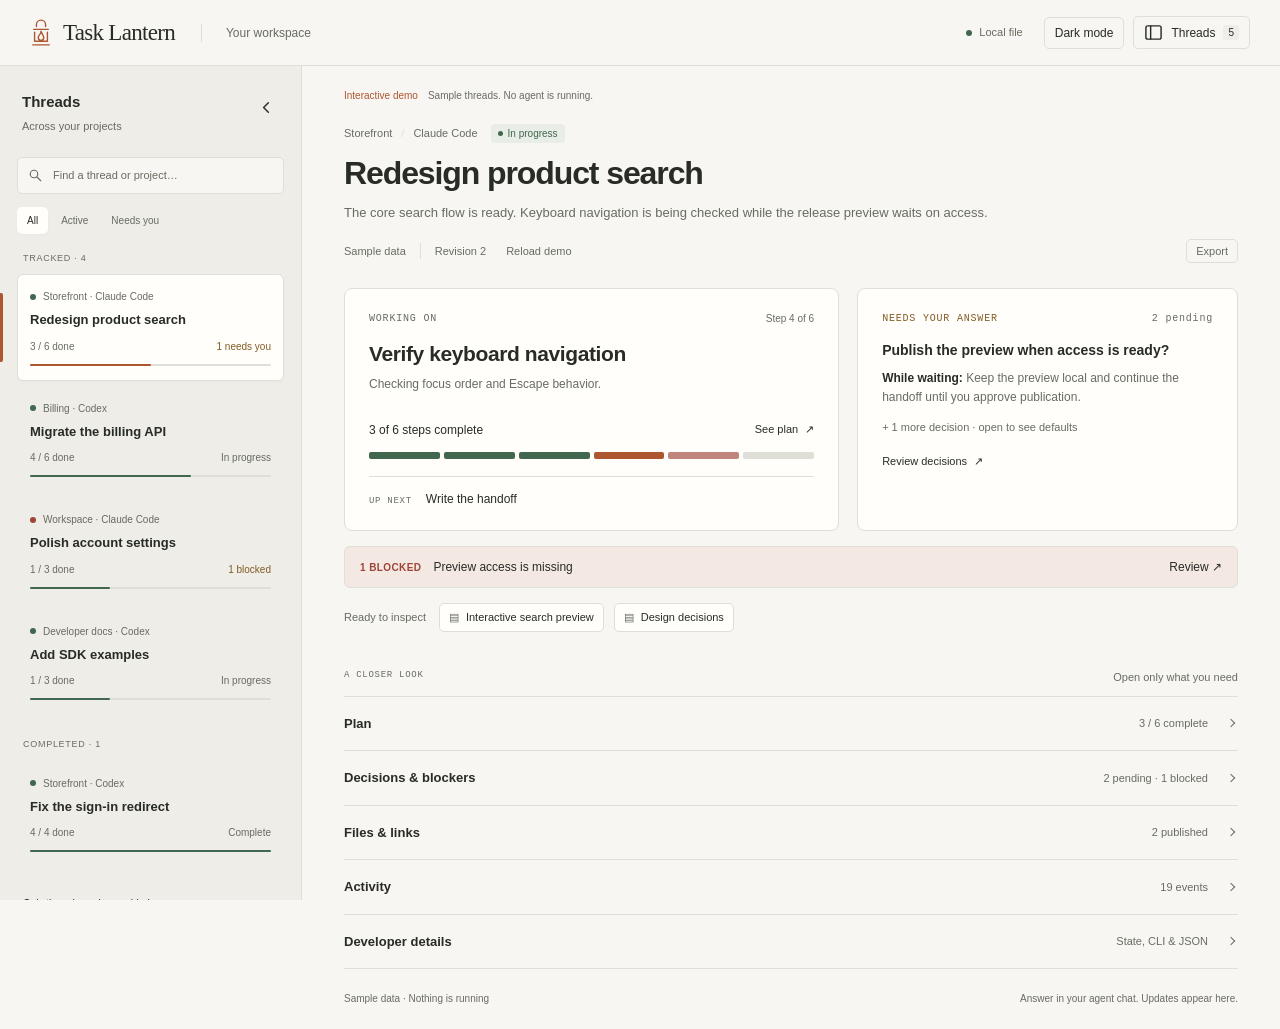
==== commit a372598e: "Move threads left and add a narrated animated launch demo" ====
--- a/examples/demo-light.html
+++ b/examples/demo-light.html
@@ -230,7 +230,7 @@
 }
 .workspace {
   display: grid;
-  grid-template-columns: minmax(0, 1fr) 302px;
+  grid-template-columns: 302px minmax(0, 1fr);
   align-items: start;
   min-height: calc(100vh - 66px);
 }
@@ -855,7 +855,7 @@
   height: 100vh;
   height: calc(100dvh - 66px);
   background: var(--sidebar);
-  border-left: 1px solid var(--line);
+  border-right: 1px solid var(--line);
   padding: 25px 17px 18px;
   display: flex;
   flex-direction: column;
@@ -1189,7 +1189,7 @@
     padding: 27px 26px 22px;
   }
   .workspace {
-    grid-template-columns: minmax(0, 1fr) 270px;
+    grid-template-columns: 270px minmax(0, 1fr);
   }
   .at-a-glance {
     grid-template-columns: 1fr;
@@ -1248,13 +1248,13 @@
   }
   .thread-sidebar {
     position: fixed;
-    right: 0;
+    left: 0;
     top: 58px;
     height: calc(100dvh - 58px);
     width: min(330px, 88vw);
     z-index: 12;
-    border-left: 1px solid var(--line);
-    box-shadow: -12px 0 35px #00000012;
+    border-right: 1px solid var(--line);
+    box-shadow: 12px 0 35px #00000012;
   }
   .workspace:not(.sidebar-closed) #sidebar-backdrop {
     display: block;
@@ -1391,12 +1391,55 @@
         >
           <svg viewBox="0 0 20 20" aria-hidden="true">
             <rect x="2" y="3" width="16" height="14" rx="2" />
-            <path d="M13 3v14" /></svg
+            <path d="M7 3v14" /></svg
           >Threads <span id="thread-count"></span>
         </button>
       </div>
     </header>
     <div class="workspace" id="workspace">
+      <aside
+        id="thread-sidebar"
+        class="thread-sidebar"
+        aria-label="Tracked threads"
+      >
+        <div class="sidebar-heading">
+          <div>
+            <h2>Threads</h2>
+            <p id="sidebar-caption">Across your projects</p>
+          </div>
+          <button id="close-threads" aria-label="Collapse threads">
+            <svg viewBox="0 0 20 20" aria-hidden="true">
+              <path d="m13 5-5 5 5 5" />
+            </svg>
+          </button>
+        </div>
+        <label class="thread-search"
+          ><svg viewBox="0 0 20 20" aria-hidden="true">
+            <circle cx="8" cy="8" r="5" />
+            <path d="m12 12 5 5" /></svg
+          ><span class="sr-only">Find a thread or project</span
+          ><input
+            id="thread-search"
+            type="search"
+            placeholder="Find a thread or project…"
+            autocomplete="off"
+        /></label>
+        <div class="thread-filters" aria-label="Filter threads">
+          <button data-thread-filter="all" aria-pressed="true">All</button
+          ><button data-thread-filter="active" aria-pressed="false">
+            Active</button
+          ><button data-thread-filter="attention" aria-pressed="false">
+            Needs you
+          </button>
+        </div>
+        <nav id="thread-list" aria-label="Choose a tracked thread"></nav>
+        <p id="no-threads" class="empty" hidden>No matching threads.</p>
+        <div class="sidebar-footer">
+          <span class="scope-indicator">Only threads you’ve enabled</span>
+          <p>Snapshots from your agents. No server required.</p>
+          <button id="density">Roomier rows</button>
+        </div>
+      </aside>
       <main id="main" tabindex="-1">
         <div class="page">
           <div id="demo-note" class="demo-note" hidden>
@@ -1605,49 +1648,6 @@
         aria-label="Close thread sidebar"
         hidden
       ></button>
-      <aside
-        id="thread-sidebar"
-        class="thread-sidebar"
-        aria-label="Tracked threads"
-      >
-        <div class="sidebar-heading">
-          <div>
-            <h2>Threads</h2>
-            <p id="sidebar-caption">Across your projects</p>
-          </div>
-          <button id="close-threads" aria-label="Collapse threads">
-            <svg viewBox="0 0 20 20" aria-hidden="true">
-              <path d="m7 5 5 5-5 5" />
-            </svg>
-          </button>
-        </div>
-        <label class="thread-search"
-          ><svg viewBox="0 0 20 20" aria-hidden="true">
-            <circle cx="8" cy="8" r="5" />
-            <path d="m12 12 5 5" /></svg
-          ><span class="sr-only">Find a thread or project</span
-          ><input
-            id="thread-search"
-            type="search"
-            placeholder="Find a thread or project…"
-            autocomplete="off"
-        /></label>
-        <div class="thread-filters" aria-label="Filter threads">
-          <button data-thread-filter="all" aria-pressed="true">All</button
-          ><button data-thread-filter="active" aria-pressed="false">
-            Active</button
-          ><button data-thread-filter="attention" aria-pressed="false">
-            Needs you
-          </button>
-        </div>
-        <nav id="thread-list" aria-label="Choose a tracked thread"></nav>
-        <p id="no-threads" class="empty" hidden>No matching threads.</p>
-        <div class="sidebar-footer">
-          <span class="scope-indicator">Only threads you’ve enabled</span>
-          <p>Snapshots from your agents. No server required.</p>
-          <button id="density">Roomier rows</button>
-        </div>
-      </aside>
     </div>
     <div id="toast" role="status" aria-live="polite" hidden></div>
     <dialog id="export-dialog" aria-labelledby="export-title">
@@ -1676,7 +1676,7 @@
       <textarea id="copy-text" readonly aria-label="Text to copy"></textarea>
     </dialog>
     <script id="state" type="application/json">
-      {"workspace_version": 1, "threads": [{"version": 2, "run": "20260927-100651-6a2737c0", "revision": 2, "started_at": "2026-09-27T10:06:51+00:00", "updated_at": "2026-09-27T10:06:51+00:00", "history": [{"revision": 1, "at": "2026-09-27T10:06:51+00:00", "panel": "run", "label": "summary", "before": "Preparing the plan.", "after": "Preparing the implementation plan.", "kind": "updated"}, {"revision": 1, "at": "2026-09-27T10:06:51+00:00", "panel": "tasks", "label": "Map the current search flow", "before": "", "after": "todo", "kind": "added"}, {"revision": 1, "at": "2026-09-27T10:06:51+00:00", "panel": "tasks", "label": "Design the result states", "before": "", "after": "todo", "kind": "added"}, {"revision": 1, "at": "2026-09-27T10:06:51+00:00", "panel": "tasks", "label": "Build the search interface", "before": "", "after": "todo", "kind": "added"}, {"revision": 1, "at": "2026-09-27T10:06:51+00:00", "panel": "tasks", "label": "Verify keyboard navigation", "before": "", "after": "todo", "kind": "added"}, {"revision": 1, "at": "2026-09-27T10:06:51+00:00", "panel": "tasks", "label": "Prepare the release preview", "before": "", "after": "todo", "kind": "added"}, {"revision": 1, "at": "2026-09-27T10:06:51+00:00", "panel": "tasks", "label": "Write the handoff", "before": "", "after": "todo", "kind": "added"}, {"revision": 2, "at": "2026-09-27T10:06:51+00:00", "panel": "run", "label": "summary", "before": "Preparing the implementation plan.", "after": "The core search flow is ready. Keyboard navigation is being checked while the release preview waits on access.", "kind": "updated"}, {"revision": 2, "at": "2026-09-27T10:06:51+00:00", "panel": "tasks", "label": "Map the current search flow", "before": "todo", "after": "done", "kind": "status"}, {"revision": 2, "at": "2026-09-27T10:06:51+00:00", "panel": "tasks", "label": "Design the result states", "before": "todo", "after": "done", "kind": "status"}, {"revision": 2, "at": "2026-09-27T10:06:51+00:00", "panel": "tasks", "label": "Build the search interface", "before": "todo", "after": "done", "kind": "status"}, {"revision": 2, "at": "2026-09-27T10:06:51+00:00", "panel": "tasks", "label": "Verify keyboard navigation", "before": "todo", "after": "doing", "kind": "status"}, {"revision": 2, "at": "2026-09-27T10:06:51+00:00", "panel": "tasks", "label": "Prepare the release preview", "before": "todo", "after": "blocked", "kind": "status"}, {"revision": 2, "at": "2026-09-27T10:06:51+00:00", "panel": "tasks", "label": "Write the handoff", "before": "", "after": "Details changed", "kind": "updated"}, {"revision": 2, "at": "2026-09-27T10:06:51+00:00", "panel": "questions", "label": "Should result rows be more compact?", "before": "", "after": "pending", "kind": "added"}, {"revision": 2, "at": "2026-09-27T10:06:51+00:00", "panel": "questions", "label": "Publish the preview when access is ready?", "before": "", "after": "pending", "kind": "added"}, {"revision": 2, "at": "2026-09-27T10:06:51+00:00", "panel": "blockers", "label": "Preview access is missing", "before": "", "after": "open", "kind": "added"}, {"revision": 2, "at": "2026-09-27T10:06:51+00:00", "panel": "deliverables", "label": "Interactive search preview", "before": "", "after": "preview/search.html", "kind": "added"}, {"revision": 2, "at": "2026-09-27T10:06:51+00:00", "panel": "deliverables", "label": "Design decisions", "before": "", "after": "docs/search-decisions.md", "kind": "added"}], "host": "claude", "thread_id": null, "style": {"theme": "light", "density": "dense", "accent": "#ae5630"}, "snapshot": {"title": "Redesign product search", "summary": "The core search flow is ready. Keyboard navigation is being checked while the release preview waits on access.", "phase": "active", "tasks": [{"id": "audit", "title": "Map the current search flow", "status": "done", "detail": "Found three friction points across desktop and mobile."}, {"id": "design", "title": "Design the result states", "status": "done", "detail": "Empty, loading, and no-result states are covered."}, {"id": "build", "title": "Build the search interface", "status": "done", "detail": "The local preview is ready to inspect."}, {"id": "keyboard", "title": "Verify keyboard navigation", "status": "doing", "detail": "Checking focus order and Escape behavior."}, {"id": "release", "title": "Prepare the release preview", "status": "blocked", "detail": "Waiting for access to the preview environment."}, {"id": "handoff", "title": "Write the handoff", "status": "todo", "detail": "Include validation results and remaining decisions."}], "questions": [{"id": "density", "question": "Should result rows be more compact?", "status": "pending", "requires_answer": false, "default": "Keep the current airy spacing. Easy to change later.", "answer": ""}, {"id": "publish", "question": "Publish the preview when access is ready?", "status": "pending", "requires_answer": true, "default": "Keep the preview local and continue the handoff until you approve publication.", "answer": ""}], "blockers": [{"id": "access", "title": "Preview access is missing", "status": "open", "detail": "Release preparation is waiting. Local checks can continue."}], "deliverables": [{"id": "preview", "title": "Interactive search preview", "path": "preview/search.html", "detail": "Desktop and mobile states, ready for review."}, {"id": "notes", "title": "Design decisions", "path": "docs/search-decisions.md", "detail": "The rationale behind the new result layout."}]}, "demo": true, "project_name": "Storefront", "key": "b1b0699b10c5a0a7da98752d", "project": "Storefront", "presentation": {"eyebrow": "WORKSPACE / CURRENT RUN", "order": ["tasks", "questions", "blockers", "deliverables"], "layout": "board"}, "custom_css": "", "commands": {"status": "python3 /path/to/dashboard.py --project /path/to/project status 20260927-100651-6a2737c0", "patch": "python3 /path/to/dashboard.py --project /path/to/project patch 20260927-100651-6a2737c0 --input patch.json --expected-revision 2", "render": "python3 /path/to/dashboard.py --project /path/to/project render 20260927-100651-6a2737c0"}}, {"version": 2, "run": "20260927-100651-c1575fa1", "revision": 2, "started_at": "2026-09-27T10:06:51+00:00", "updated_at": "2026-09-27T10:06:51+00:00", "history": [{"revision": 1, "at": "2026-09-27T10:06:51+00:00", "panel": "run", "label": "summary", "before": "Preparing the plan.", "after": "Preparing the implementation plan.", "kind": "updated"}, {"revision": 1, "at": "2026-09-27T10:06:51+00:00", "panel": "tasks", "label": "Map existing endpoints", "before": "", "after": "todo", "kind": "added"}, {"revision": 1, "at": "2026-09-27T10:06:51+00:00", "panel": "tasks", "label": "Add typed request models", "before": "", "after": "todo", "kind": "added"}, {"revision": 1, "at": "2026-09-27T10:06:51+00:00", "panel": "tasks", "label": "Migrate subscription routes", "before": "", "after": "todo", "kind": "added"}, {"revision": 1, "at": "2026-09-27T10:06:51+00:00", "panel": "tasks", "label": "Update webhook handlers", "before": "", "after": "todo", "kind": "added"}, {"revision": 1, "at": "2026-09-27T10:06:51+00:00", "panel": "tasks", "label": "Check webhook retries", "before": "", "after": "todo", "kind": "added"}, {"revision": 1, "at": "2026-09-27T10:06:51+00:00", "panel": "tasks", "label": "Write the migration guide", "before": "", "after": "todo", "kind": "added"}, {"revision": 2, "at": "2026-09-27T10:06:51+00:00", "panel": "run", "label": "summary", "before": "Preparing the implementation plan.", "after": "The new endpoints are in place. Checking webhook retries before the final handoff.", "kind": "updated"}, {"revision": 2, "at": "2026-09-27T10:06:51+00:00", "panel": "tasks", "label": "Map existing endpoints", "before": "todo", "after": "done", "kind": "status"}, {"revision": 2, "at": "2026-09-27T10:06:51+00:00", "panel": "tasks", "label": "Add typed request models", "before": "todo", "after": "done", "kind": "status"}, {"revision": 2, "at": "2026-09-27T10:06:51+00:00", "panel": "tasks", "label": "Migrate subscription routes", "before": "todo", "after": "done", "kind": "status"}, {"revision": 2, "at": "2026-09-27T10:06:51+00:00", "panel": "tasks", "label": "Update webhook handlers", "before": "todo", "after": "done", "kind": "status"}, {"revision": 2, "at": "2026-09-27T10:06:51+00:00", "panel": "tasks", "label": "Check webhook retries", "before": "todo", "after": "doing", "kind": "status"}, {"revision": 2, "at": "2026-09-27T10:06:51+00:00", "panel": "tasks", "label": "Write the migration guide", "before": "", "after": "Details changed", "kind": "updated"}, {"revision": 2, "at": "2026-09-27T10:06:51+00:00", "panel": "deliverables", "label": "API migration", "before": "", "after": "src/billing/routes.ts", "kind": "added"}], "host": "codex", "thread_id": null, "style": {"theme": "light", "density": "dense", "accent": "#ae5630"}, "snapshot": {"summary": "The new endpoints are in place. Checking webhook retries before the final handoff.", "phase": "active", "tasks": [{"id": "0", "title": "Map existing endpoints", "status": "done", "detail": "Routes and consumers are documented."}, {"id": "1", "title": "Add typed request models", "status": "done", "detail": "Validated payloads cover every endpoint."}, {"id": "2", "title": "Migrate subscription routes", "status": "done", "detail": "Existing behavior is preserved."}, {"id": "3", "title": "Update webhook handlers", "status": "done", "detail": "Events use the new interface."}, {"id": "4", "title": "Check webhook retries", "status": "doing", "detail": "Verifying idempotency when the same event arrives twice."}, {"id": "5", "title": "Write the migration guide", "status": "todo", "detail": "Document changes for SDK consumers."}], "questions": [], "blockers": [], "deliverables": [{"id": "api", "title": "API migration", "path": "src/billing/routes.ts", "detail": "Updated subscription routes."}], "title": "Migrate the billing API"}, "demo": true, "project_name": "Billing", "key": "251e3744776685a59aa8c6a7", "project": "Billing", "presentation": {"eyebrow": "WORKSPACE / CURRENT RUN", "order": ["tasks", "questions", "blockers", "deliverables"], "layout": "board"}, "custom_css": "", "commands": {"status": "python3 /path/to/dashboard.py --project /path/to/project status 20260927-100651-c1575fa1", "patch": "python3 /path/to/dashboard.py --project /path/to/project patch 20260927-100651-c1575fa1 --input patch.json --expected-revision 2", "render": "python3 /path/to/dashboard.py --project /path/to/project render 20260927-100651-c1575fa1"}}, {"version": 2, "run": "20260927-100651-1e976681", "revision": 2, "started_at": "2026-09-27T10:06:51+00:00", "updated_at": "2026-09-27T10:06:51+00:00", "history": [{"revision": 1, "at": "2026-09-27T10:06:51+00:00", "panel": "run", "label": "summary", "before": "Preparing the plan.", "after": "Preparing the implementation plan.", "kind": "updated"}, {"revision": 1, "at": "2026-09-27T10:06:51+00:00", "panel": "tasks", "label": "Build profile settings", "before": "", "after": "todo", "kind": "added"}, {"revision": 1, "at": "2026-09-27T10:06:51+00:00", "panel": "tasks", "label": "Verify email changes", "before": "", "after": "todo", "kind": "added"}, {"revision": 1, "at": "2026-09-27T10:06:51+00:00", "panel": "tasks", "label": "Check all settings flows", "before": "", "after": "todo", "kind": "added"}, {"revision": 2, "at": "2026-09-27T10:06:51+00:00", "panel": "run", "label": "summary", "before": "Preparing the implementation plan.", "after": "Profile settings are ready. Email verification is waiting for test credentials.", "kind": "updated"}, {"revision": 2, "at": "2026-09-27T10:06:51+00:00", "panel": "run", "label": "phase", "before": "active", "after": "blocked", "kind": "updated"}, {"revision": 2, "at": "2026-09-27T10:06:51+00:00", "panel": "tasks", "label": "Build profile settings", "before": "todo", "after": "done", "kind": "status"}, {"revision": 2, "at": "2026-09-27T10:06:51+00:00", "panel": "tasks", "label": "Verify email changes", "before": "todo", "after": "blocked", "kind": "status"}, {"revision": 2, "at": "2026-09-27T10:06:51+00:00", "panel": "tasks", "label": "Check all settings flows", "before": "", "after": "Details changed", "kind": "updated"}, {"revision": 2, "at": "2026-09-27T10:06:51+00:00", "panel": "blockers", "label": "Email sandbox key needed", "before": "", "after": "open", "kind": "added"}], "host": "claude", "thread_id": null, "style": {"theme": "light", "density": "dense", "accent": "#ae5630"}, "snapshot": {"summary": "Profile settings are ready. Email verification is waiting for test credentials.", "phase": "blocked", "tasks": [{"id": "profile", "title": "Build profile settings", "status": "done", "detail": "Name and avatar changes are covered."}, {"id": "email", "title": "Verify email changes", "status": "blocked", "detail": "The email provider's sandbox key is missing."}, {"id": "tests", "title": "Check all settings flows", "status": "todo", "detail": "Run through save and error states."}], "questions": [], "blockers": [{"id": "key", "title": "Email sandbox key needed", "status": "open", "detail": "Add a sandbox credential in your agent session. Local UI checks can continue."}], "deliverables": [], "title": "Polish account settings"}, "demo": true, "project_name": "Workspace", "key": "acb207cae290055ab68285bc", "project": "Workspace", "presentation": {"eyebrow": "WORKSPACE / CURRENT RUN", "order": ["tasks", "questions", "blockers", "deliverables"], "layout": "board"}, "custom_css": "", "commands": {"status": "python3 /path/to/dashboard.py --project /path/to/project status 20260927-100651-1e976681", "patch": "python3 /path/to/dashboard.py --project /path/to/project patch 20260927-100651-1e976681 --input patch.json --expected-revision 2", "render": "python3 /path/to/dashboard.py --project /path/to/project render 20260927-100651-1e976681"}}, {"version": 2, "run": "20260927-100651-d3cb9359", "revision": 2, "started_at": "2026-09-27T10:06:51+00:00", "updated_at": "2026-09-27T10:06:51+00:00", "history": [{"revision": 1, "at": "2026-09-27T10:06:51+00:00", "panel": "run", "label": "summary", "before": "Preparing the plan.", "after": "Preparing the implementation plan.", "kind": "updated"}, {"revision": 1, "at": "2026-09-27T10:06:51+00:00", "panel": "tasks", "label": "Write the quickstart", "before": "", "after": "todo", "kind": "added"}, {"revision": 1, "at": "2026-09-27T10:06:51+00:00", "panel": "tasks", "label": "Add pagination examples", "before": "", "after": "todo", "kind": "added"}, {"revision": 1, "at": "2026-09-27T10:06:51+00:00", "panel": "tasks", "label": "Verify example snippets", "before": "", "after": "todo", "kind": "added"}, {"revision": 2, "at": "2026-09-27T10:06:51+00:00", "panel": "run", "label": "summary", "before": "Preparing the implementation plan.", "after": "The quickstart is ready. Adding examples for pagination and error handling.", "kind": "updated"}, {"revision": 2, "at": "2026-09-27T10:06:51+00:00", "panel": "tasks", "label": "Write the quickstart", "before": "todo", "after": "done", "kind": "status"}, {"revision": 2, "at": "2026-09-27T10:06:51+00:00", "panel": "tasks", "label": "Add pagination examples", "before": "todo", "after": "doing", "kind": "status"}, {"revision": 2, "at": "2026-09-27T10:06:51+00:00", "panel": "tasks", "label": "Verify example snippets", "before": "", "after": "Details changed", "kind": "updated"}], "host": "codex", "thread_id": null, "style": {"theme": "light", "density": "dense", "accent": "#ae5630"}, "snapshot": {"summary": "The quickstart is ready. Adding examples for pagination and error handling.", "phase": "active", "tasks": [{"id": "quickstart", "title": "Write the quickstart", "status": "done", "detail": "Setup and the first request are covered."}, {"id": "examples", "title": "Add pagination examples", "status": "doing", "detail": "Showing how to retrieve each page of results."}, {"id": "review", "title": "Verify example snippets", "status": "todo", "detail": "Execute each example before handing off."}], "questions": [], "blockers": [], "deliverables": [], "title": "Add SDK examples"}, "demo": true, "project_name": "Developer docs", "key": "86f27dea6195ac06df364e05", "project": "Developer docs", "presentation": {"eyebrow": "WORKSPACE / CURRENT RUN", "order": ["tasks", "questions", "blockers", "deliverables"], "layout": "board"}, "custom_css": "", "commands": {"status": "python3 /path/to/dashboard.py --project /path/to/project status 20260927-100651-d3cb9359", "patch": "python3 /path/to/dashboard.py --project /path/to/project patch 20260927-100651-d3cb9359 --input patch.json --expected-revision 2", "render": "python3 /path/to/dashboard.py --project /path/to/project render 20260927-100651-d3cb9359"}}, {"version": 2, "run": "20260927-100651-5492ddb3", "revision": 2, "started_at": "2026-09-27T10:06:51+00:00", "updated_at": "2026-09-27T10:06:51+00:00", "history": [{"revision": 1, "at": "2026-09-27T10:06:51+00:00", "panel": "run", "label": "summary", "before": "Preparing the plan.", "after": "Preparing the implementation plan.", "kind": "updated"}, {"revision": 1, "at": "2026-09-27T10:06:51+00:00", "panel": "tasks", "label": "Reproduce the redirect", "before": "", "after": "todo", "kind": "added"}, {"revision": 1, "at": "2026-09-27T10:06:51+00:00", "panel": "tasks", "label": "Preserve the return path", "before": "", "after": "todo", "kind": "added"}, {"revision": 1, "at": "2026-09-27T10:06:51+00:00", "panel": "tasks", "label": "Add a regression check", "before": "", "after": "todo", "kind": "added"}, {"revision": 1, "at": "2026-09-27T10:06:51+00:00", "panel": "tasks", "label": "Write the handoff", "before": "", "after": "todo", "kind": "added"}, {"revision": 2, "at": "2026-09-27T10:06:51+00:00", "panel": "run", "label": "summary", "before": "Preparing the implementation plan.", "after": "The redirect keeps the intended destination. The regression check and handoff are complete.", "kind": "updated"}, {"revision": 2, "at": "2026-09-27T10:06:51+00:00", "panel": "run", "label": "phase", "before": "active", "after": "complete", "kind": "updated"}, {"revision": 2, "at": "2026-09-27T10:06:51+00:00", "panel": "tasks", "label": "Reproduce the redirect", "before": "todo", "after": "done", "kind": "status"}, {"revision": 2, "at": "2026-09-27T10:06:51+00:00", "panel": "tasks", "label": "Preserve the return path", "before": "todo", "after": "done", "kind": "status"}, {"revision": 2, "at": "2026-09-27T10:06:51+00:00", "panel": "tasks", "label": "Add a regression check", "before": "todo", "after": "done", "kind": "status"}, {"revision": 2, "at": "2026-09-27T10:06:51+00:00", "panel": "tasks", "label": "Write the handoff", "before": "todo", "after": "done", "kind": "status"}, {"revision": 2, "at": "2026-09-27T10:06:51+00:00", "panel": "deliverables", "label": "Redirect fix", "before": "", "after": "src/auth/redirect.ts", "kind": "added"}], "host": "codex", "thread_id": null, "style": {"theme": "light", "density": "dense", "accent": "#ae5630"}, "snapshot": {"summary": "The redirect keeps the intended destination. The regression check and handoff are complete.", "phase": "complete", "tasks": [{"id": "0", "title": "Reproduce the redirect", "status": "done", "detail": "Verified in this fictional example."}, {"id": "1", "title": "Preserve the return path", "status": "done", "detail": "Verified in this fictional example."}, {"id": "2", "title": "Add a regression check", "status": "done", "detail": "Verified in this fictional example."}, {"id": "3", "title": "Write the handoff", "status": "done", "detail": "Verified in this fictional example."}], "questions": [], "blockers": [], "deliverables": [{"id": "fix", "title": "Redirect fix", "path": "src/auth/redirect.ts", "detail": "Preserves the requested destination."}], "title": "Fix the sign-in redirect"}, "demo": true, "project_name": "Storefront", "key": "76d9766cf24fde9672810dc6", "project": "Storefront", "presentation": {"eyebrow": "WORKSPACE / CURRENT RUN", "order": ["tasks", "questions", "blockers", "deliverables"], "layout": "board"}, "custom_css": "", "commands": {"status": "python3 /path/to/dashboard.py --project /path/to/project status 20260927-100651-5492ddb3", "patch": "python3 /path/to/dashboard.py --project /path/to/project patch 20260927-100651-5492ddb3 --input patch.json --expected-revision 2", "render": "python3 /path/to/dashboard.py --project /path/to/project render 20260927-100651-5492ddb3"}}], "selected": "b1b0699b10c5a0a7da98752d", "scope": "all", "demo": true, "unreadable": []}
+      {"workspace_version": 1, "threads": [{"version": 2, "run": "20260927-103703-95dec7fd", "revision": 2, "started_at": "2026-09-27T10:37:03+00:00", "updated_at": "2026-09-27T10:37:03+00:00", "history": [{"revision": 1, "at": "2026-09-27T10:37:03+00:00", "panel": "run", "label": "summary", "before": "Preparing the plan.", "after": "Preparing the implementation plan.", "kind": "updated"}, {"revision": 1, "at": "2026-09-27T10:37:03+00:00", "panel": "tasks", "label": "Map the current search flow", "before": "", "after": "todo", "kind": "added"}, {"revision": 1, "at": "2026-09-27T10:37:03+00:00", "panel": "tasks", "label": "Design the result states", "before": "", "after": "todo", "kind": "added"}, {"revision": 1, "at": "2026-09-27T10:37:03+00:00", "panel": "tasks", "label": "Build the search interface", "before": "", "after": "todo", "kind": "added"}, {"revision": 1, "at": "2026-09-27T10:37:03+00:00", "panel": "tasks", "label": "Verify keyboard navigation", "before": "", "after": "todo", "kind": "added"}, {"revision": 1, "at": "2026-09-27T10:37:03+00:00", "panel": "tasks", "label": "Prepare the release preview", "before": "", "after": "todo", "kind": "added"}, {"revision": 1, "at": "2026-09-27T10:37:03+00:00", "panel": "tasks", "label": "Write the handoff", "before": "", "after": "todo", "kind": "added"}, {"revision": 2, "at": "2026-09-27T10:37:03+00:00", "panel": "run", "label": "summary", "before": "Preparing the implementation plan.", "after": "The core search flow is ready. Keyboard navigation is being checked while the release preview waits on access.", "kind": "updated"}, {"revision": 2, "at": "2026-09-27T10:37:03+00:00", "panel": "tasks", "label": "Map the current search flow", "before": "todo", "after": "done", "kind": "status"}, {"revision": 2, "at": "2026-09-27T10:37:03+00:00", "panel": "tasks", "label": "Design the result states", "before": "todo", "after": "done", "kind": "status"}, {"revision": 2, "at": "2026-09-27T10:37:03+00:00", "panel": "tasks", "label": "Build the search interface", "before": "todo", "after": "done", "kind": "status"}, {"revision": 2, "at": "2026-09-27T10:37:03+00:00", "panel": "tasks", "label": "Verify keyboard navigation", "before": "todo", "after": "doing", "kind": "status"}, {"revision": 2, "at": "2026-09-27T10:37:03+00:00", "panel": "tasks", "label": "Prepare the release preview", "before": "todo", "after": "blocked", "kind": "status"}, {"revision": 2, "at": "2026-09-27T10:37:03+00:00", "panel": "tasks", "label": "Write the handoff", "before": "", "after": "Details changed", "kind": "updated"}, {"revision": 2, "at": "2026-09-27T10:37:03+00:00", "panel": "questions", "label": "Should result rows be more compact?", "before": "", "after": "pending", "kind": "added"}, {"revision": 2, "at": "2026-09-27T10:37:03+00:00", "panel": "questions", "label": "Publish the preview when access is ready?", "before": "", "after": "pending", "kind": "added"}, {"revision": 2, "at": "2026-09-27T10:37:03+00:00", "panel": "blockers", "label": "Preview access is missing", "before": "", "after": "open", "kind": "added"}, {"revision": 2, "at": "2026-09-27T10:37:03+00:00", "panel": "deliverables", "label": "Interactive search preview", "before": "", "after": "preview/search.html", "kind": "added"}, {"revision": 2, "at": "2026-09-27T10:37:03+00:00", "panel": "deliverables", "label": "Design decisions", "before": "", "after": "docs/search-decisions.md", "kind": "added"}], "host": "claude", "thread_id": null, "style": {"theme": "light", "density": "dense", "accent": "#ae5630"}, "snapshot": {"title": "Redesign product search", "summary": "The core search flow is ready. Keyboard navigation is being checked while the release preview waits on access.", "phase": "active", "tasks": [{"id": "audit", "title": "Map the current search flow", "status": "done", "detail": "Found three friction points across desktop and mobile."}, {"id": "design", "title": "Design the result states", "status": "done", "detail": "Empty, loading, and no-result states are covered."}, {"id": "build", "title": "Build the search interface", "status": "done", "detail": "The local preview is ready to inspect."}, {"id": "keyboard", "title": "Verify keyboard navigation", "status": "doing", "detail": "Checking focus order and Escape behavior."}, {"id": "release", "title": "Prepare the release preview", "status": "blocked", "detail": "Waiting for access to the preview environment."}, {"id": "handoff", "title": "Write the handoff", "status": "todo", "detail": "Include validation results and remaining decisions."}], "questions": [{"id": "density", "question": "Should result rows be more compact?", "status": "pending", "requires_answer": false, "default": "Keep the current airy spacing. Easy to change later.", "answer": ""}, {"id": "publish", "question": "Publish the preview when access is ready?", "status": "pending", "requires_answer": true, "default": "Keep the preview local and continue the handoff until you approve publication.", "answer": ""}], "blockers": [{"id": "access", "title": "Preview access is missing", "status": "open", "detail": "Release preparation is waiting. Local checks can continue."}], "deliverables": [{"id": "preview", "title": "Interactive search preview", "path": "preview/search.html", "detail": "Desktop and mobile states, ready for review."}, {"id": "notes", "title": "Design decisions", "path": "docs/search-decisions.md", "detail": "The rationale behind the new result layout."}]}, "demo": true, "project_name": "Storefront", "key": "f1946dc604f60e5a7b430699", "project": "Storefront", "presentation": {"eyebrow": "WORKSPACE / CURRENT RUN", "order": ["tasks", "questions", "blockers", "deliverables"], "layout": "board"}, "custom_css": "", "commands": {"status": "python3 /path/to/dashboard.py --project /path/to/project status 20260927-103703-95dec7fd", "patch": "python3 /path/to/dashboard.py --project /path/to/project patch 20260927-103703-95dec7fd --input patch.json --expected-revision 2", "render": "python3 /path/to/dashboard.py --project /path/to/project render 20260927-103703-95dec7fd"}}, {"version": 2, "run": "20260927-103703-f7835a2c", "revision": 2, "started_at": "2026-09-27T10:37:03+00:00", "updated_at": "2026-09-27T10:37:03+00:00", "history": [{"revision": 1, "at": "2026-09-27T10:37:03+00:00", "panel": "run", "label": "summary", "before": "Preparing the plan.", "after": "Preparing the implementation plan.", "kind": "updated"}, {"revision": 1, "at": "2026-09-27T10:37:03+00:00", "panel": "tasks", "label": "Map existing endpoints", "before": "", "after": "todo", "kind": "added"}, {"revision": 1, "at": "2026-09-27T10:37:03+00:00", "panel": "tasks", "label": "Add typed request models", "before": "", "after": "todo", "kind": "added"}, {"revision": 1, "at": "2026-09-27T10:37:03+00:00", "panel": "tasks", "label": "Migrate subscription routes", "before": "", "after": "todo", "kind": "added"}, {"revision": 1, "at": "2026-09-27T10:37:03+00:00", "panel": "tasks", "label": "Update webhook handlers", "before": "", "after": "todo", "kind": "added"}, {"revision": 1, "at": "2026-09-27T10:37:03+00:00", "panel": "tasks", "label": "Check webhook retries", "before": "", "after": "todo", "kind": "added"}, {"revision": 1, "at": "2026-09-27T10:37:03+00:00", "panel": "tasks", "label": "Write the migration guide", "before": "", "after": "todo", "kind": "added"}, {"revision": 2, "at": "2026-09-27T10:37:03+00:00", "panel": "run", "label": "summary", "before": "Preparing the implementation plan.", "after": "The new endpoints are in place. Checking webhook retries before the final handoff.", "kind": "updated"}, {"revision": 2, "at": "2026-09-27T10:37:03+00:00", "panel": "tasks", "label": "Map existing endpoints", "before": "todo", "after": "done", "kind": "status"}, {"revision": 2, "at": "2026-09-27T10:37:03+00:00", "panel": "tasks", "label": "Add typed request models", "before": "todo", "after": "done", "kind": "status"}, {"revision": 2, "at": "2026-09-27T10:37:03+00:00", "panel": "tasks", "label": "Migrate subscription routes", "before": "todo", "after": "done", "kind": "status"}, {"revision": 2, "at": "2026-09-27T10:37:03+00:00", "panel": "tasks", "label": "Update webhook handlers", "before": "todo", "after": "done", "kind": "status"}, {"revision": 2, "at": "2026-09-27T10:37:03+00:00", "panel": "tasks", "label": "Check webhook retries", "before": "todo", "after": "doing", "kind": "status"}, {"revision": 2, "at": "2026-09-27T10:37:03+00:00", "panel": "tasks", "label": "Write the migration guide", "before": "", "after": "Details changed", "kind": "updated"}, {"revision": 2, "at": "2026-09-27T10:37:03+00:00", "panel": "deliverables", "label": "API migration", "before": "", "after": "src/billing/routes.ts", "kind": "added"}], "host": "codex", "thread_id": null, "style": {"theme": "light", "density": "dense", "accent": "#ae5630"}, "snapshot": {"summary": "The new endpoints are in place. Checking webhook retries before the final handoff.", "phase": "active", "tasks": [{"id": "0", "title": "Map existing endpoints", "status": "done", "detail": "Routes and consumers are documented."}, {"id": "1", "title": "Add typed request models", "status": "done", "detail": "Validated payloads cover every endpoint."}, {"id": "2", "title": "Migrate subscription routes", "status": "done", "detail": "Existing behavior is preserved."}, {"id": "3", "title": "Update webhook handlers", "status": "done", "detail": "Events use the new interface."}, {"id": "4", "title": "Check webhook retries", "status": "doing", "detail": "Verifying idempotency when the same event arrives twice."}, {"id": "5", "title": "Write the migration guide", "status": "todo", "detail": "Document changes for SDK consumers."}], "questions": [], "blockers": [], "deliverables": [{"id": "api", "title": "API migration", "path": "src/billing/routes.ts", "detail": "Updated subscription routes."}], "title": "Migrate the billing API"}, "demo": true, "project_name": "Billing", "key": "aab0587a491a74b89bcff59e", "project": "Billing", "presentation": {"eyebrow": "WORKSPACE / CURRENT RUN", "order": ["tasks", "questions", "blockers", "deliverables"], "layout": "board"}, "custom_css": "", "commands": {"status": "python3 /path/to/dashboard.py --project /path/to/project status 20260927-103703-f7835a2c", "patch": "python3 /path/to/dashboard.py --project /path/to/project patch 20260927-103703-f7835a2c --input patch.json --expected-revision 2", "render": "python3 /path/to/dashboard.py --project /path/to/project render 20260927-103703-f7835a2c"}}, {"version": 2, "run": "20260927-103703-3a512ec2", "revision": 2, "started_at": "2026-09-27T10:37:03+00:00", "updated_at": "2026-09-27T10:37:03+00:00", "history": [{"revision": 1, "at": "2026-09-27T10:37:03+00:00", "panel": "run", "label": "summary", "before": "Preparing the plan.", "after": "Preparing the implementation plan.", "kind": "updated"}, {"revision": 1, "at": "2026-09-27T10:37:03+00:00", "panel": "tasks", "label": "Build profile settings", "before": "", "after": "todo", "kind": "added"}, {"revision": 1, "at": "2026-09-27T10:37:03+00:00", "panel": "tasks", "label": "Verify email changes", "before": "", "after": "todo", "kind": "added"}, {"revision": 1, "at": "2026-09-27T10:37:03+00:00", "panel": "tasks", "label": "Check all settings flows", "before": "", "after": "todo", "kind": "added"}, {"revision": 2, "at": "2026-09-27T10:37:03+00:00", "panel": "run", "label": "summary", "before": "Preparing the implementation plan.", "after": "Profile settings are ready. Email verification is waiting for test credentials.", "kind": "updated"}, {"revision": 2, "at": "2026-09-27T10:37:03+00:00", "panel": "run", "label": "phase", "before": "active", "after": "blocked", "kind": "updated"}, {"revision": 2, "at": "2026-09-27T10:37:03+00:00", "panel": "tasks", "label": "Build profile settings", "before": "todo", "after": "done", "kind": "status"}, {"revision": 2, "at": "2026-09-27T10:37:03+00:00", "panel": "tasks", "label": "Verify email changes", "before": "todo", "after": "blocked", "kind": "status"}, {"revision": 2, "at": "2026-09-27T10:37:03+00:00", "panel": "tasks", "label": "Check all settings flows", "before": "", "after": "Details changed", "kind": "updated"}, {"revision": 2, "at": "2026-09-27T10:37:03+00:00", "panel": "blockers", "label": "Email sandbox key needed", "before": "", "after": "open", "kind": "added"}], "host": "claude", "thread_id": null, "style": {"theme": "light", "density": "dense", "accent": "#ae5630"}, "snapshot": {"summary": "Profile settings are ready. Email verification is waiting for test credentials.", "phase": "blocked", "tasks": [{"id": "profile", "title": "Build profile settings", "status": "done", "detail": "Name and avatar changes are covered."}, {"id": "email", "title": "Verify email changes", "status": "blocked", "detail": "The email provider's sandbox key is missing."}, {"id": "tests", "title": "Check all settings flows", "status": "todo", "detail": "Run through save and error states."}], "questions": [], "blockers": [{"id": "key", "title": "Email sandbox key needed", "status": "open", "detail": "Add a sandbox credential in your agent session. Local UI checks can continue."}], "deliverables": [], "title": "Polish account settings"}, "demo": true, "project_name": "Workspace", "key": "d00da61afe3f7b3b026fa653", "project": "Workspace", "presentation": {"eyebrow": "WORKSPACE / CURRENT RUN", "order": ["tasks", "questions", "blockers", "deliverables"], "layout": "board"}, "custom_css": "", "commands": {"status": "python3 /path/to/dashboard.py --project /path/to/project status 20260927-103703-3a512ec2", "patch": "python3 /path/to/dashboard.py --project /path/to/project patch 20260927-103703-3a512ec2 --input patch.json --expected-revision 2", "render": "python3 /path/to/dashboard.py --project /path/to/project render 20260927-103703-3a512ec2"}}, {"version": 2, "run": "20260927-103703-062bf3d8", "revision": 2, "started_at": "2026-09-27T10:37:03+00:00", "updated_at": "2026-09-27T10:37:03+00:00", "history": [{"revision": 1, "at": "2026-09-27T10:37:03+00:00", "panel": "run", "label": "summary", "before": "Preparing the plan.", "after": "Preparing the implementation plan.", "kind": "updated"}, {"revision": 1, "at": "2026-09-27T10:37:03+00:00", "panel": "tasks", "label": "Write the quickstart", "before": "", "after": "todo", "kind": "added"}, {"revision": 1, "at": "2026-09-27T10:37:03+00:00", "panel": "tasks", "label": "Add pagination examples", "before": "", "after": "todo", "kind": "added"}, {"revision": 1, "at": "2026-09-27T10:37:03+00:00", "panel": "tasks", "label": "Verify example snippets", "before": "", "after": "todo", "kind": "added"}, {"revision": 2, "at": "2026-09-27T10:37:03+00:00", "panel": "run", "label": "summary", "before": "Preparing the implementation plan.", "after": "The quickstart is ready. Adding examples for pagination and error handling.", "kind": "updated"}, {"revision": 2, "at": "2026-09-27T10:37:03+00:00", "panel": "tasks", "label": "Write the quickstart", "before": "todo", "after": "done", "kind": "status"}, {"revision": 2, "at": "2026-09-27T10:37:03+00:00", "panel": "tasks", "label": "Add pagination examples", "before": "todo", "after": "doing", "kind": "status"}, {"revision": 2, "at": "2026-09-27T10:37:03+00:00", "panel": "tasks", "label": "Verify example snippets", "before": "", "after": "Details changed", "kind": "updated"}], "host": "codex", "thread_id": null, "style": {"theme": "light", "density": "dense", "accent": "#ae5630"}, "snapshot": {"summary": "The quickstart is ready. Adding examples for pagination and error handling.", "phase": "active", "tasks": [{"id": "quickstart", "title": "Write the quickstart", "status": "done", "detail": "Setup and the first request are covered."}, {"id": "examples", "title": "Add pagination examples", "status": "doing", "detail": "Showing how to retrieve each page of results."}, {"id": "review", "title": "Verify example snippets", "status": "todo", "detail": "Execute each example before handing off."}], "questions": [], "blockers": [], "deliverables": [], "title": "Add SDK examples"}, "demo": true, "project_name": "Developer docs", "key": "f8901054a12fa7bf3343b022", "project": "Developer docs", "presentation": {"eyebrow": "WORKSPACE / CURRENT RUN", "order": ["tasks", "questions", "blockers", "deliverables"], "layout": "board"}, "custom_css": "", "commands": {"status": "python3 /path/to/dashboard.py --project /path/to/project status 20260927-103703-062bf3d8", "patch": "python3 /path/to/dashboard.py --project /path/to/project patch 20260927-103703-062bf3d8 --input patch.json --expected-revision 2", "render": "python3 /path/to/dashboard.py --project /path/to/project render 20260927-103703-062bf3d8"}}, {"version": 2, "run": "20260927-103703-e5c5e035", "revision": 2, "started_at": "2026-09-27T10:37:03+00:00", "updated_at": "2026-09-27T10:37:03+00:00", "history": [{"revision": 1, "at": "2026-09-27T10:37:03+00:00", "panel": "run", "label": "summary", "before": "Preparing the plan.", "after": "Preparing the implementation plan.", "kind": "updated"}, {"revision": 1, "at": "2026-09-27T10:37:03+00:00", "panel": "tasks", "label": "Reproduce the redirect", "before": "", "after": "todo", "kind": "added"}, {"revision": 1, "at": "2026-09-27T10:37:03+00:00", "panel": "tasks", "label": "Preserve the return path", "before": "", "after": "todo", "kind": "added"}, {"revision": 1, "at": "2026-09-27T10:37:03+00:00", "panel": "tasks", "label": "Add a regression check", "before": "", "after": "todo", "kind": "added"}, {"revision": 1, "at": "2026-09-27T10:37:03+00:00", "panel": "tasks", "label": "Write the handoff", "before": "", "after": "todo", "kind": "added"}, {"revision": 2, "at": "2026-09-27T10:37:03+00:00", "panel": "run", "label": "summary", "before": "Preparing the implementation plan.", "after": "The redirect keeps the intended destination. The regression check and handoff are complete.", "kind": "updated"}, {"revision": 2, "at": "2026-09-27T10:37:03+00:00", "panel": "run", "label": "phase", "before": "active", "after": "complete", "kind": "updated"}, {"revision": 2, "at": "2026-09-27T10:37:03+00:00", "panel": "tasks", "label": "Reproduce the redirect", "before": "todo", "after": "done", "kind": "status"}, {"revision": 2, "at": "2026-09-27T10:37:03+00:00", "panel": "tasks", "label": "Preserve the return path", "before": "todo", "after": "done", "kind": "status"}, {"revision": 2, "at": "2026-09-27T10:37:03+00:00", "panel": "tasks", "label": "Add a regression check", "before": "todo", "after": "done", "kind": "status"}, {"revision": 2, "at": "2026-09-27T10:37:03+00:00", "panel": "tasks", "label": "Write the handoff", "before": "todo", "after": "done", "kind": "status"}, {"revision": 2, "at": "2026-09-27T10:37:03+00:00", "panel": "deliverables", "label": "Redirect fix", "before": "", "after": "src/auth/redirect.ts", "kind": "added"}], "host": "codex", "thread_id": null, "style": {"theme": "light", "density": "dense", "accent": "#ae5630"}, "snapshot": {"summary": "The redirect keeps the intended destination. The regression check and handoff are complete.", "phase": "complete", "tasks": [{"id": "0", "title": "Reproduce the redirect", "status": "done", "detail": "Verified in this fictional example."}, {"id": "1", "title": "Preserve the return path", "status": "done", "detail": "Verified in this fictional example."}, {"id": "2", "title": "Add a regression check", "status": "done", "detail": "Verified in this fictional example."}, {"id": "3", "title": "Write the handoff", "status": "done", "detail": "Verified in this fictional example."}], "questions": [], "blockers": [], "deliverables": [{"id": "fix", "title": "Redirect fix", "path": "src/auth/redirect.ts", "detail": "Preserves the requested destination."}], "title": "Fix the sign-in redirect"}, "demo": true, "project_name": "Storefront", "key": "ca19b0296f11b5a997987662", "project": "Storefront", "presentation": {"eyebrow": "WORKSPACE / CURRENT RUN", "order": ["tasks", "questions", "blockers", "deliverables"], "layout": "board"}, "custom_css": "", "commands": {"status": "python3 /path/to/dashboard.py --project /path/to/project status 20260927-103703-e5c5e035", "patch": "python3 /path/to/dashboard.py --project /path/to/project patch 20260927-103703-e5c5e035 --input patch.json --expected-revision 2", "render": "python3 /path/to/dashboard.py --project /path/to/project render 20260927-103703-e5c5e035"}}], "selected": "f1946dc604f60e5a7b430699", "scope": "all", "demo": true, "unreadable": []}
     </script>
     <script>
       "use strict";
